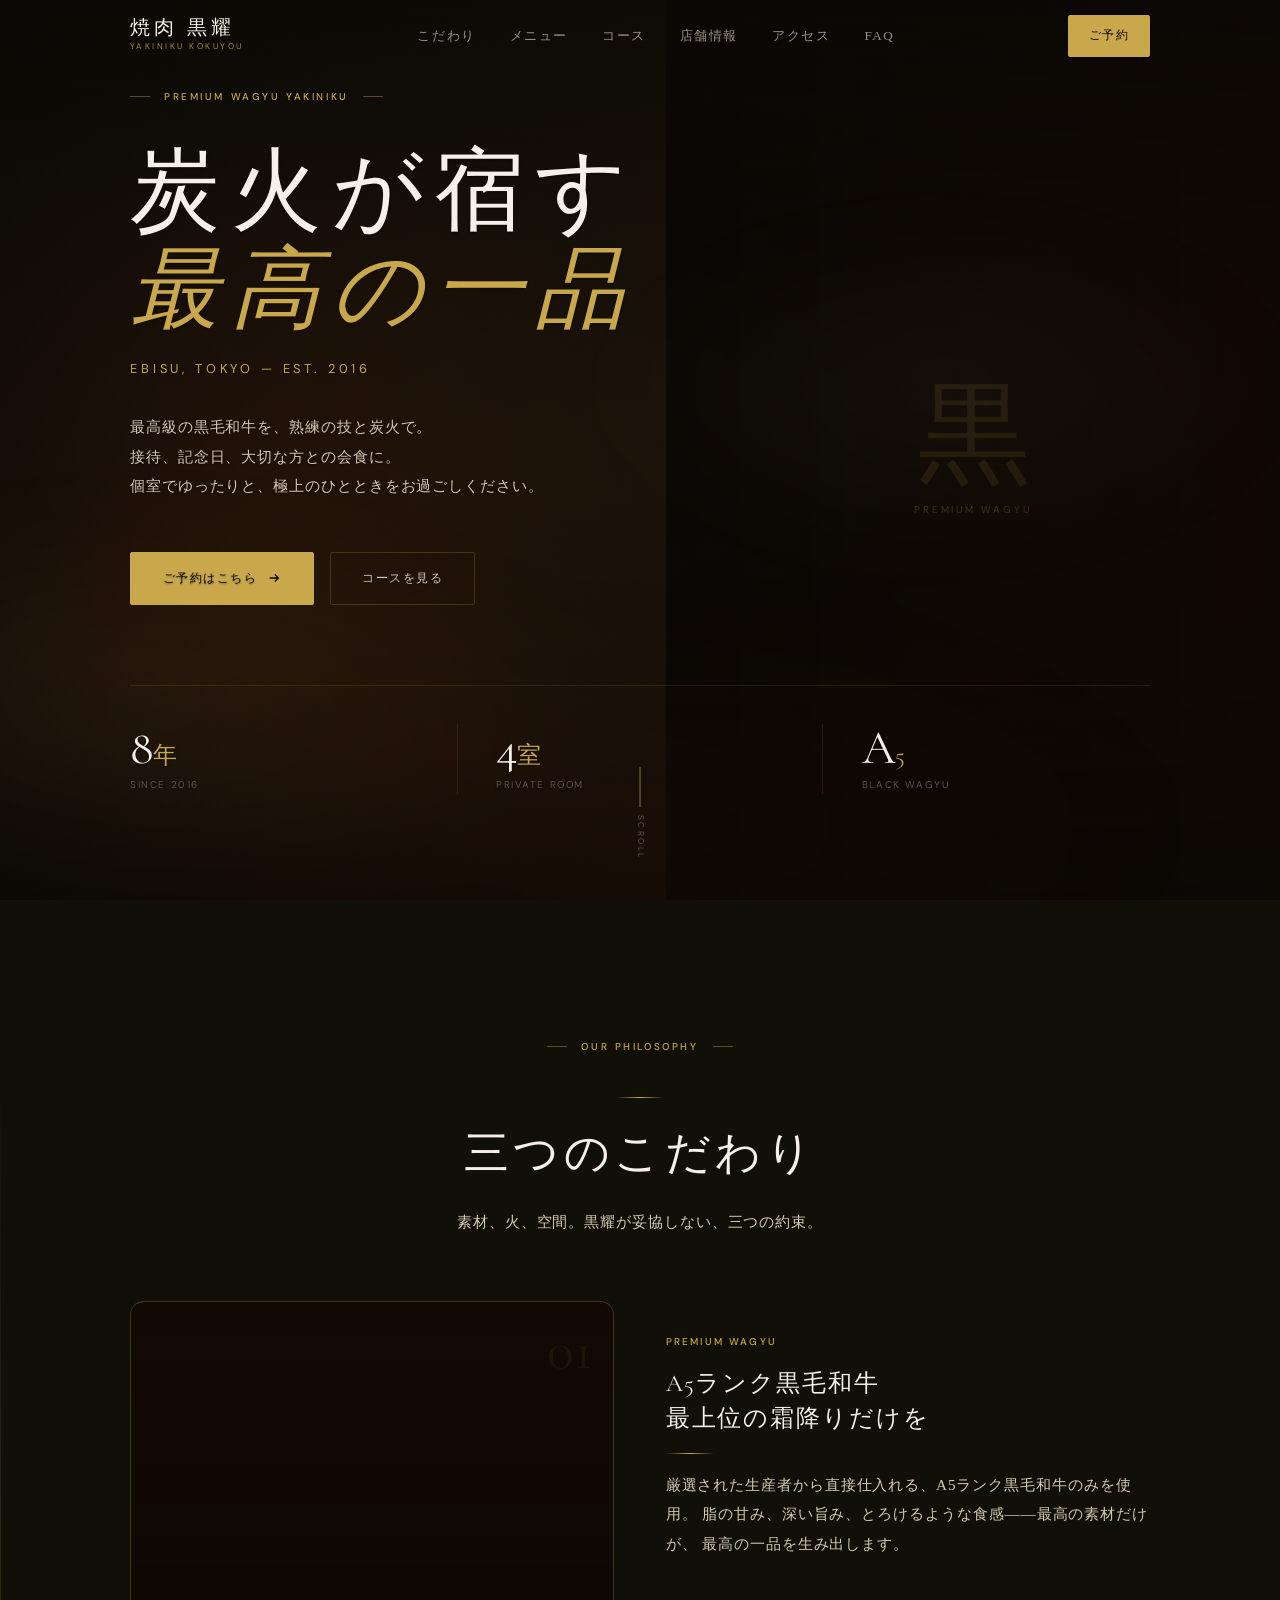
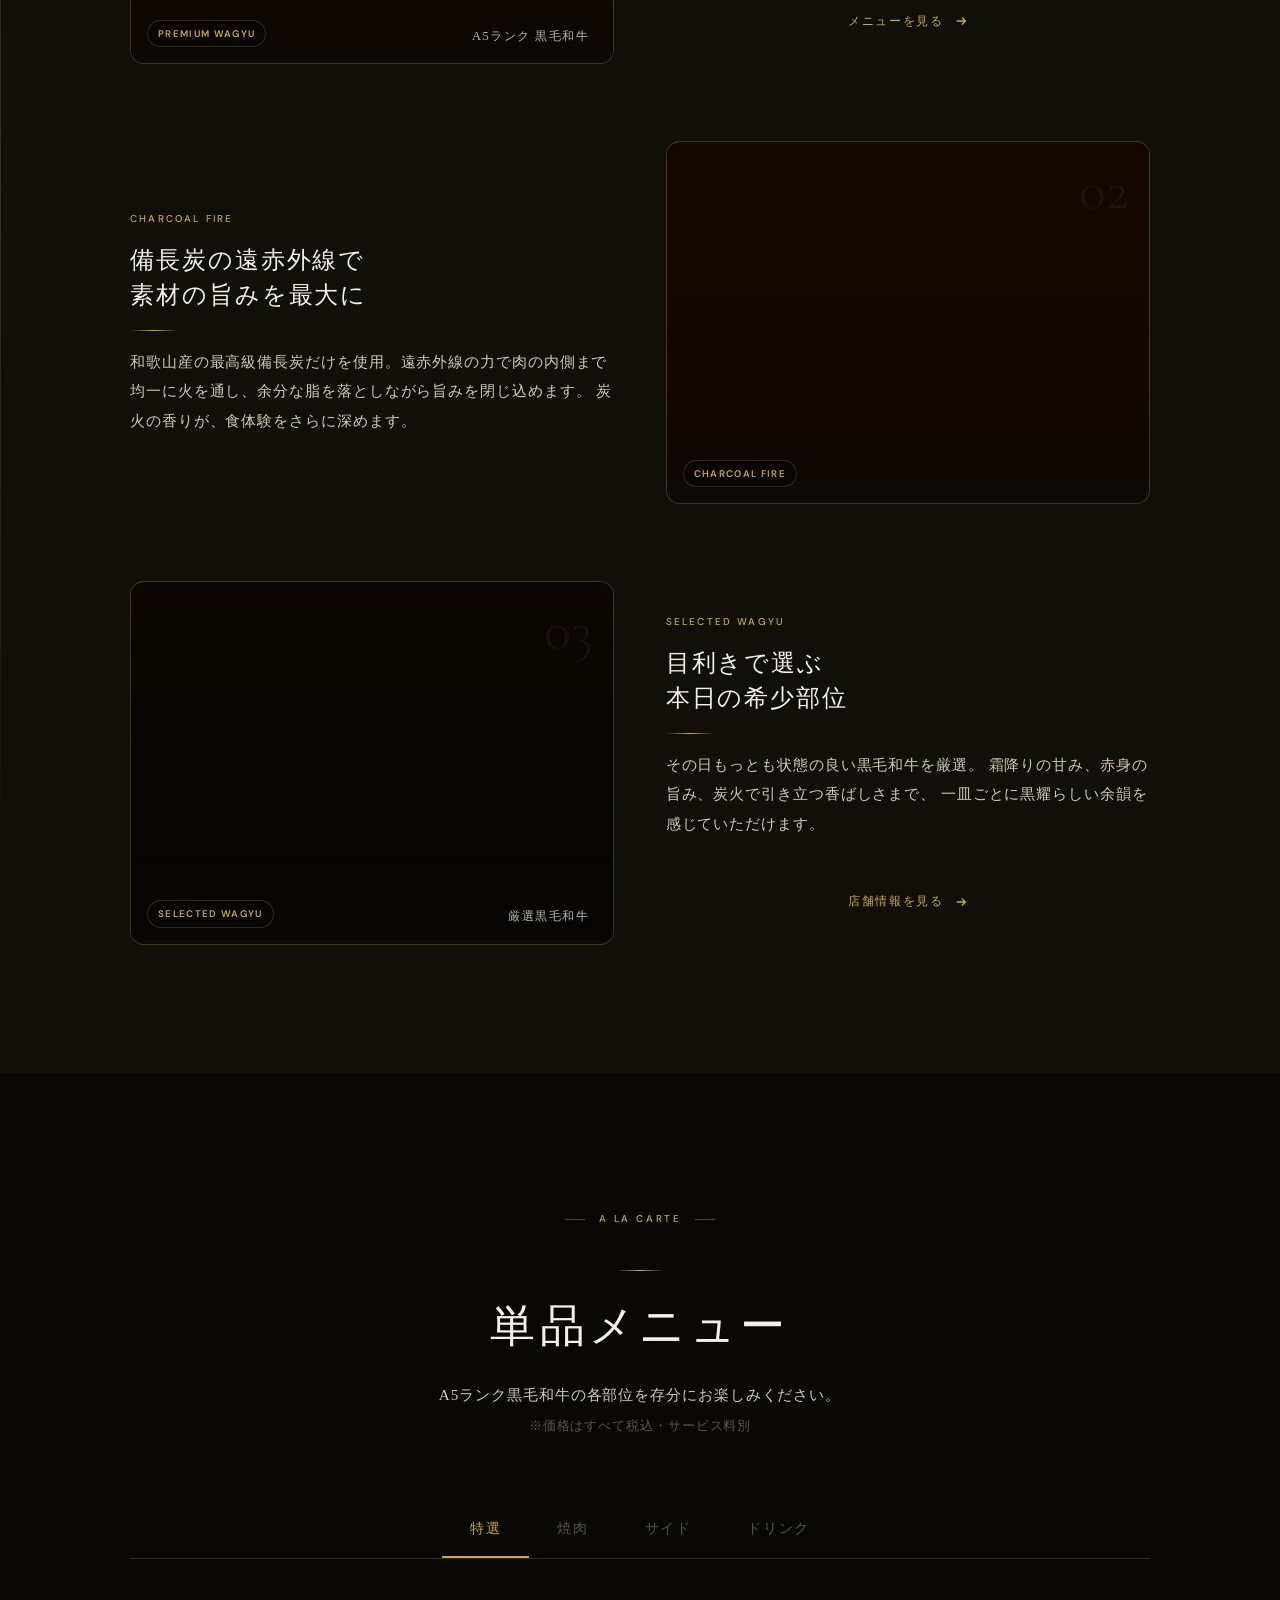
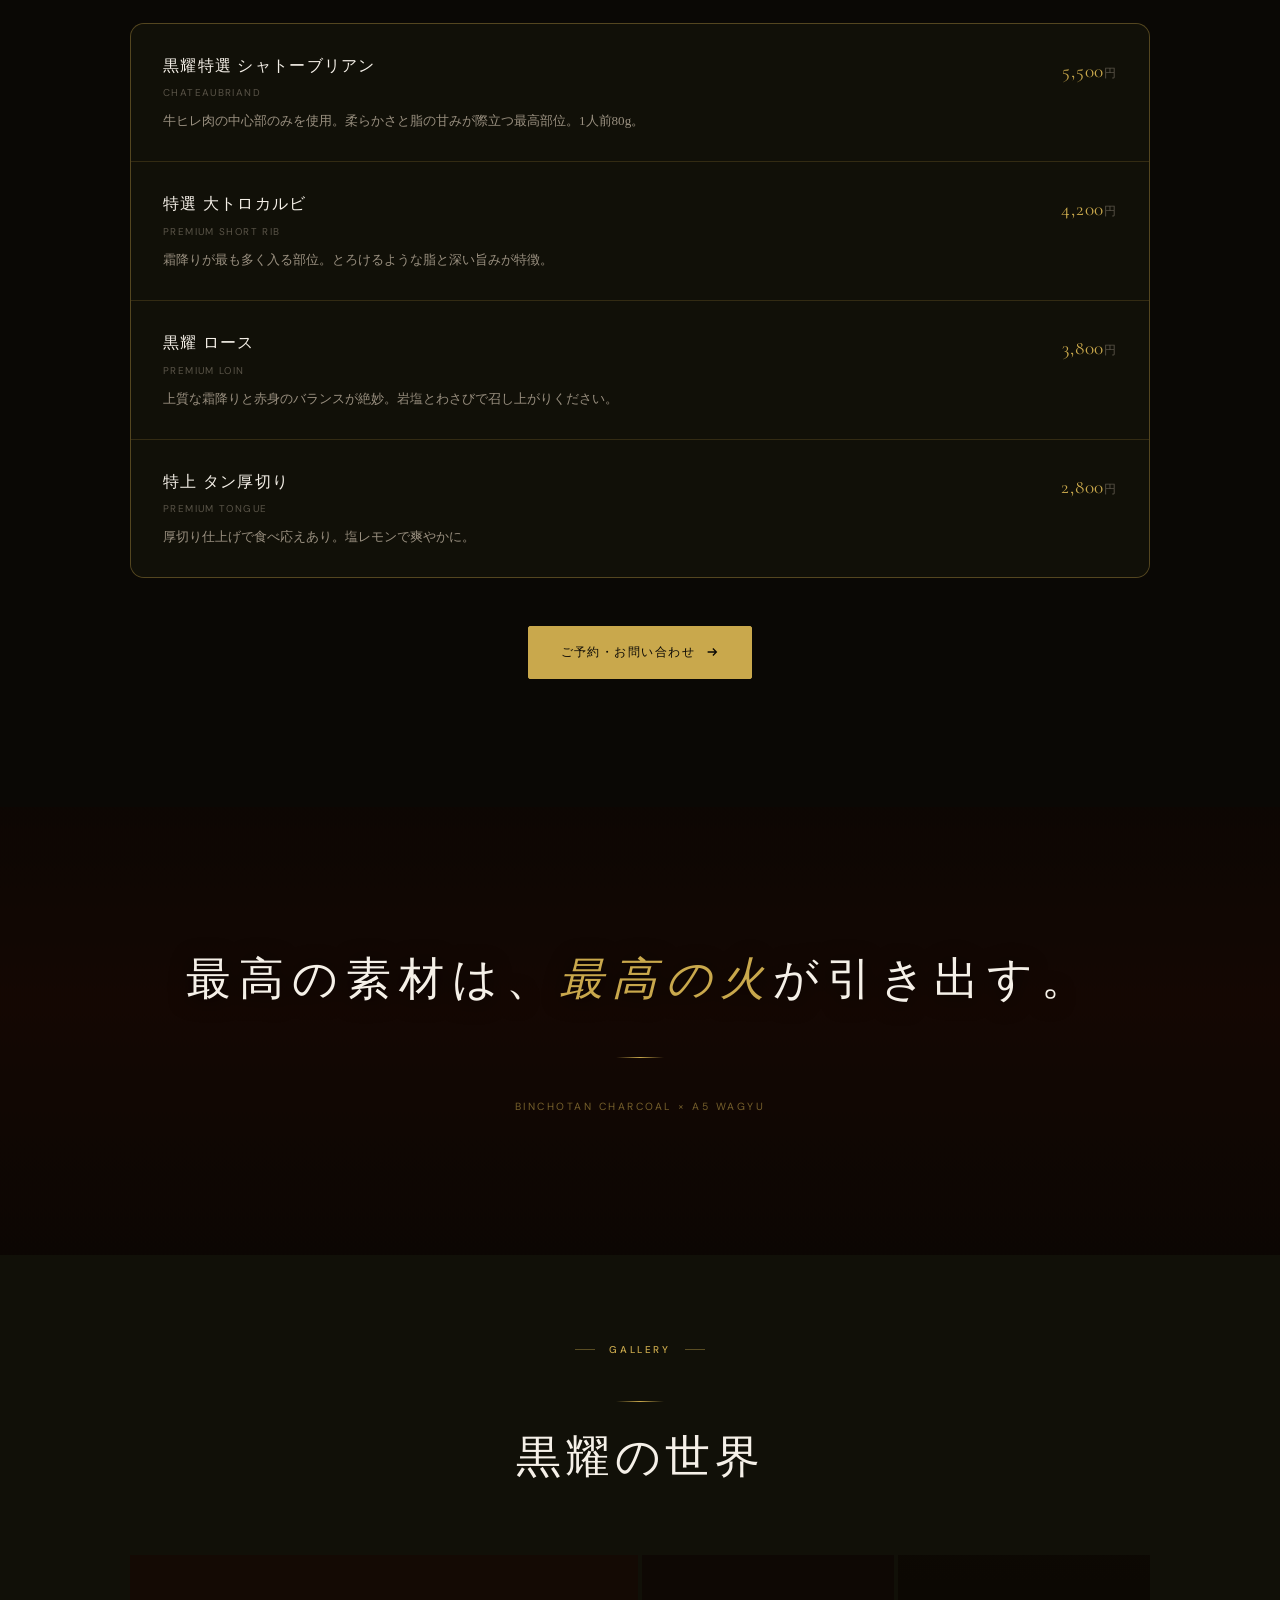
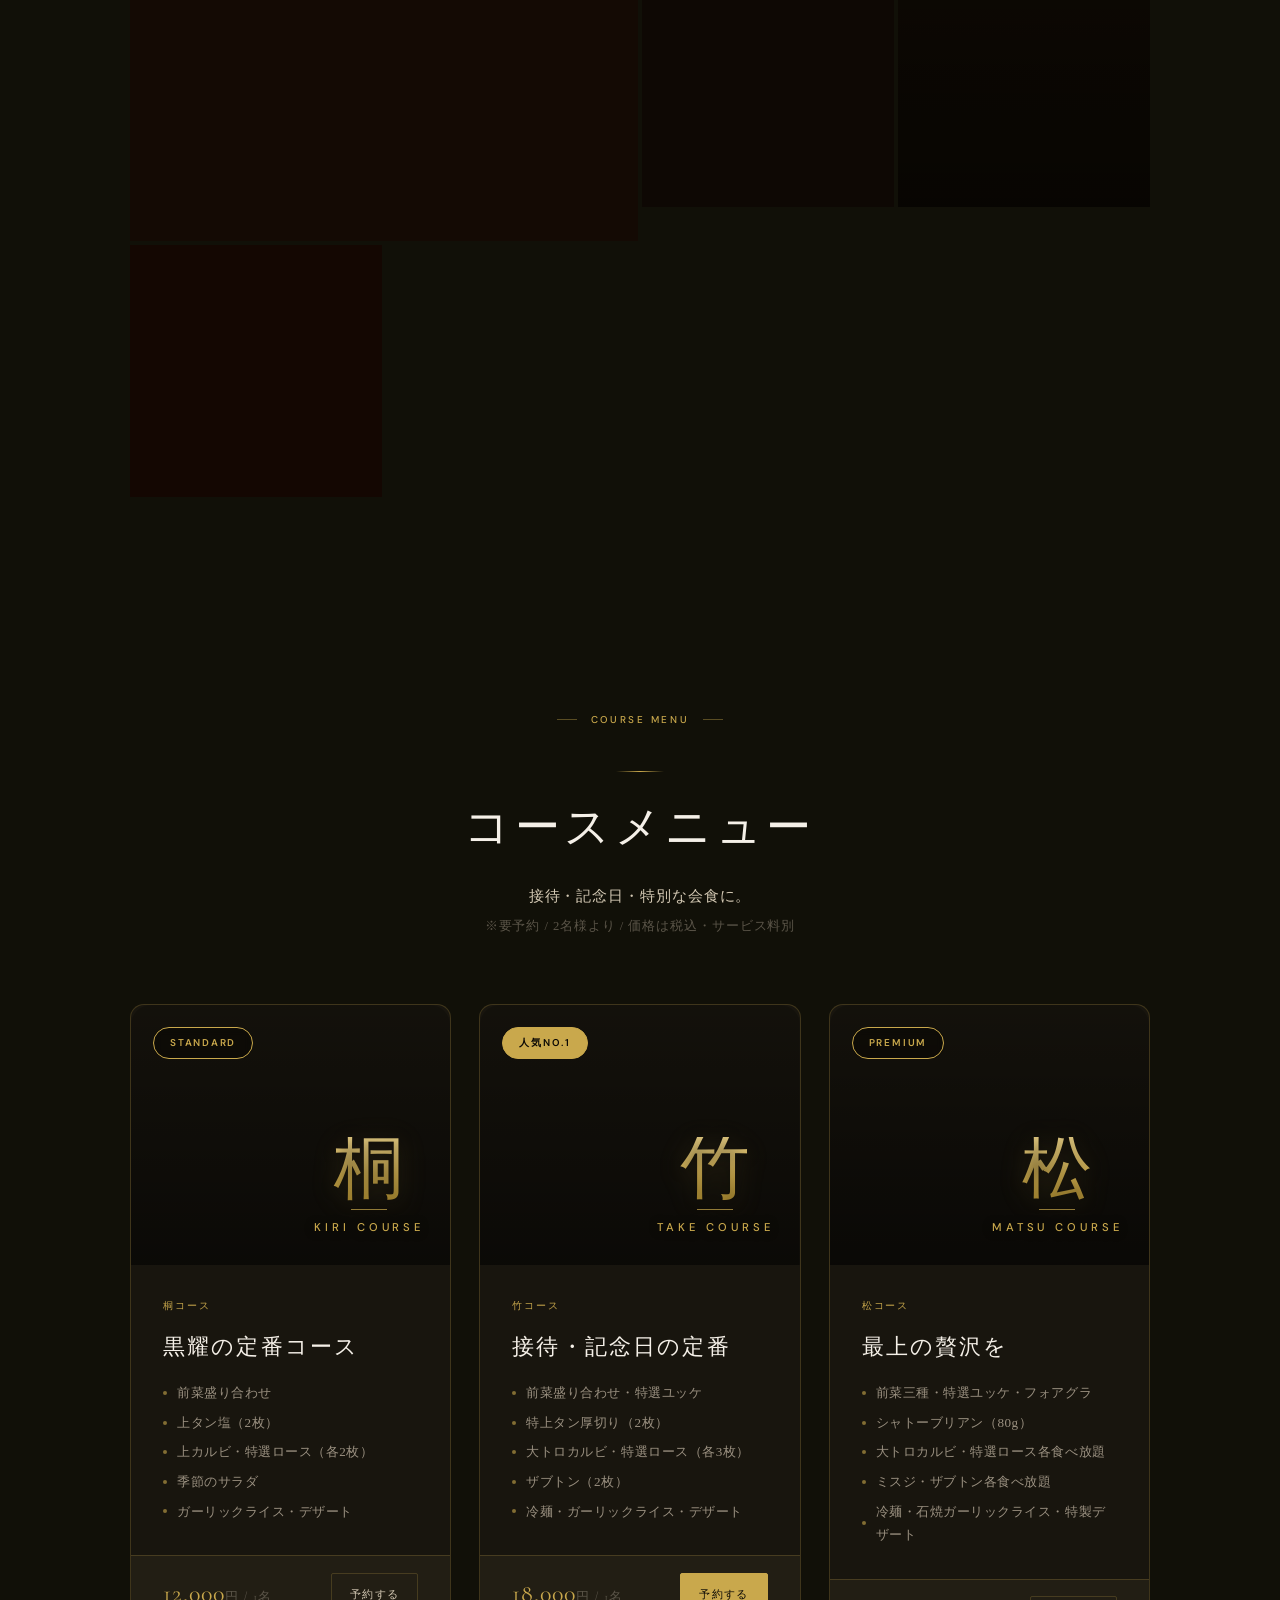
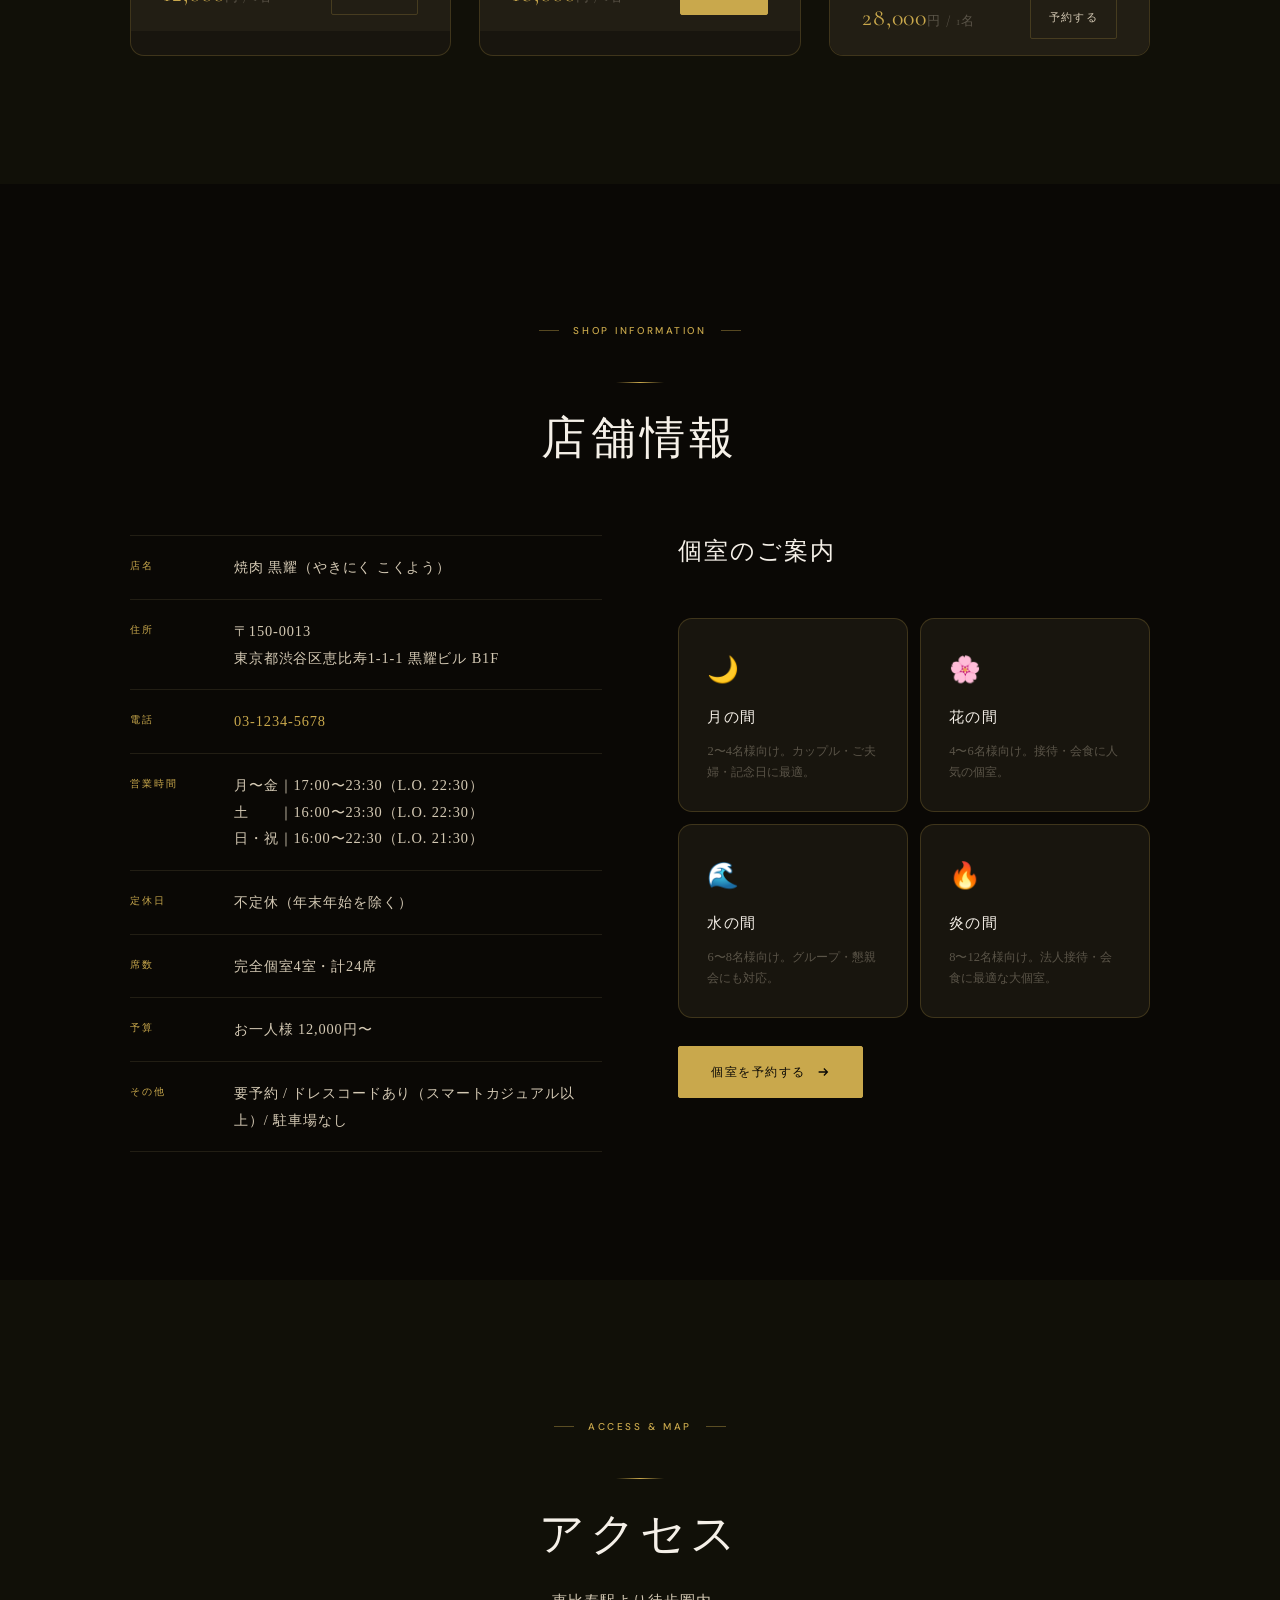
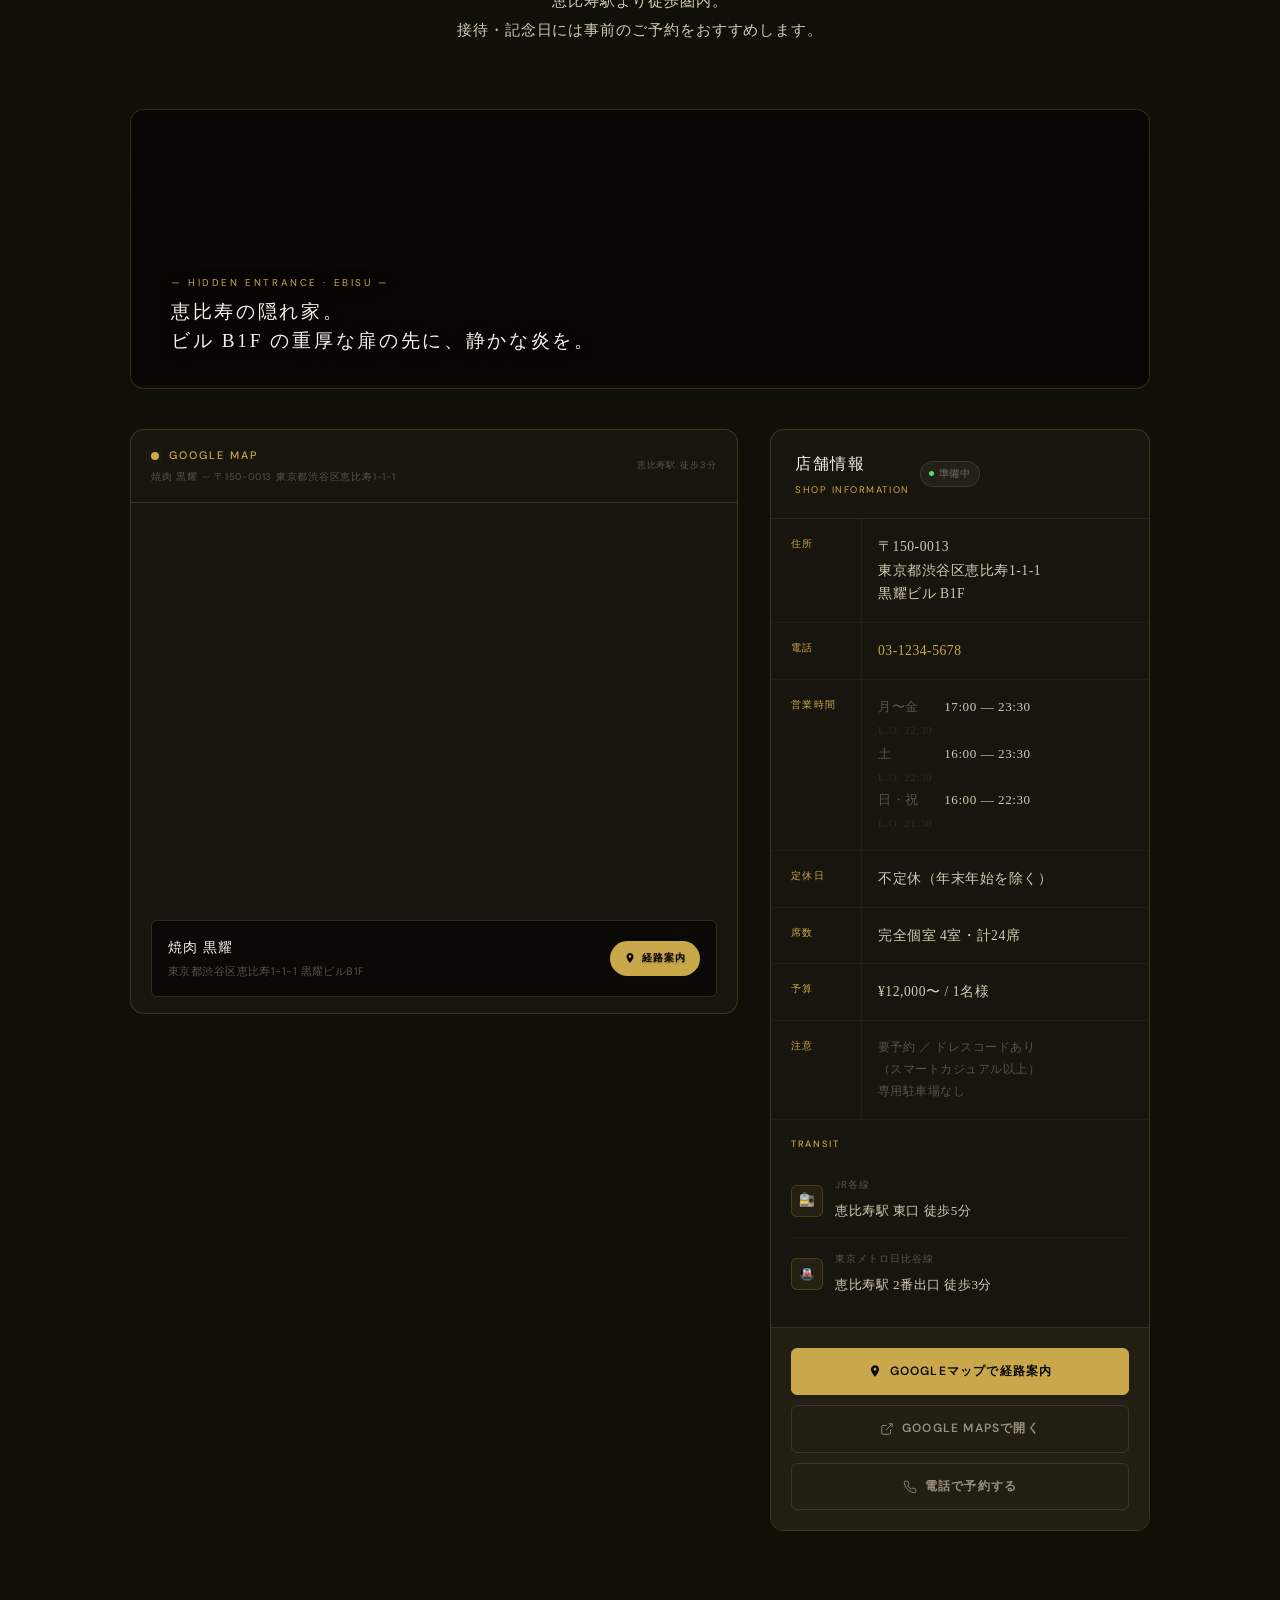
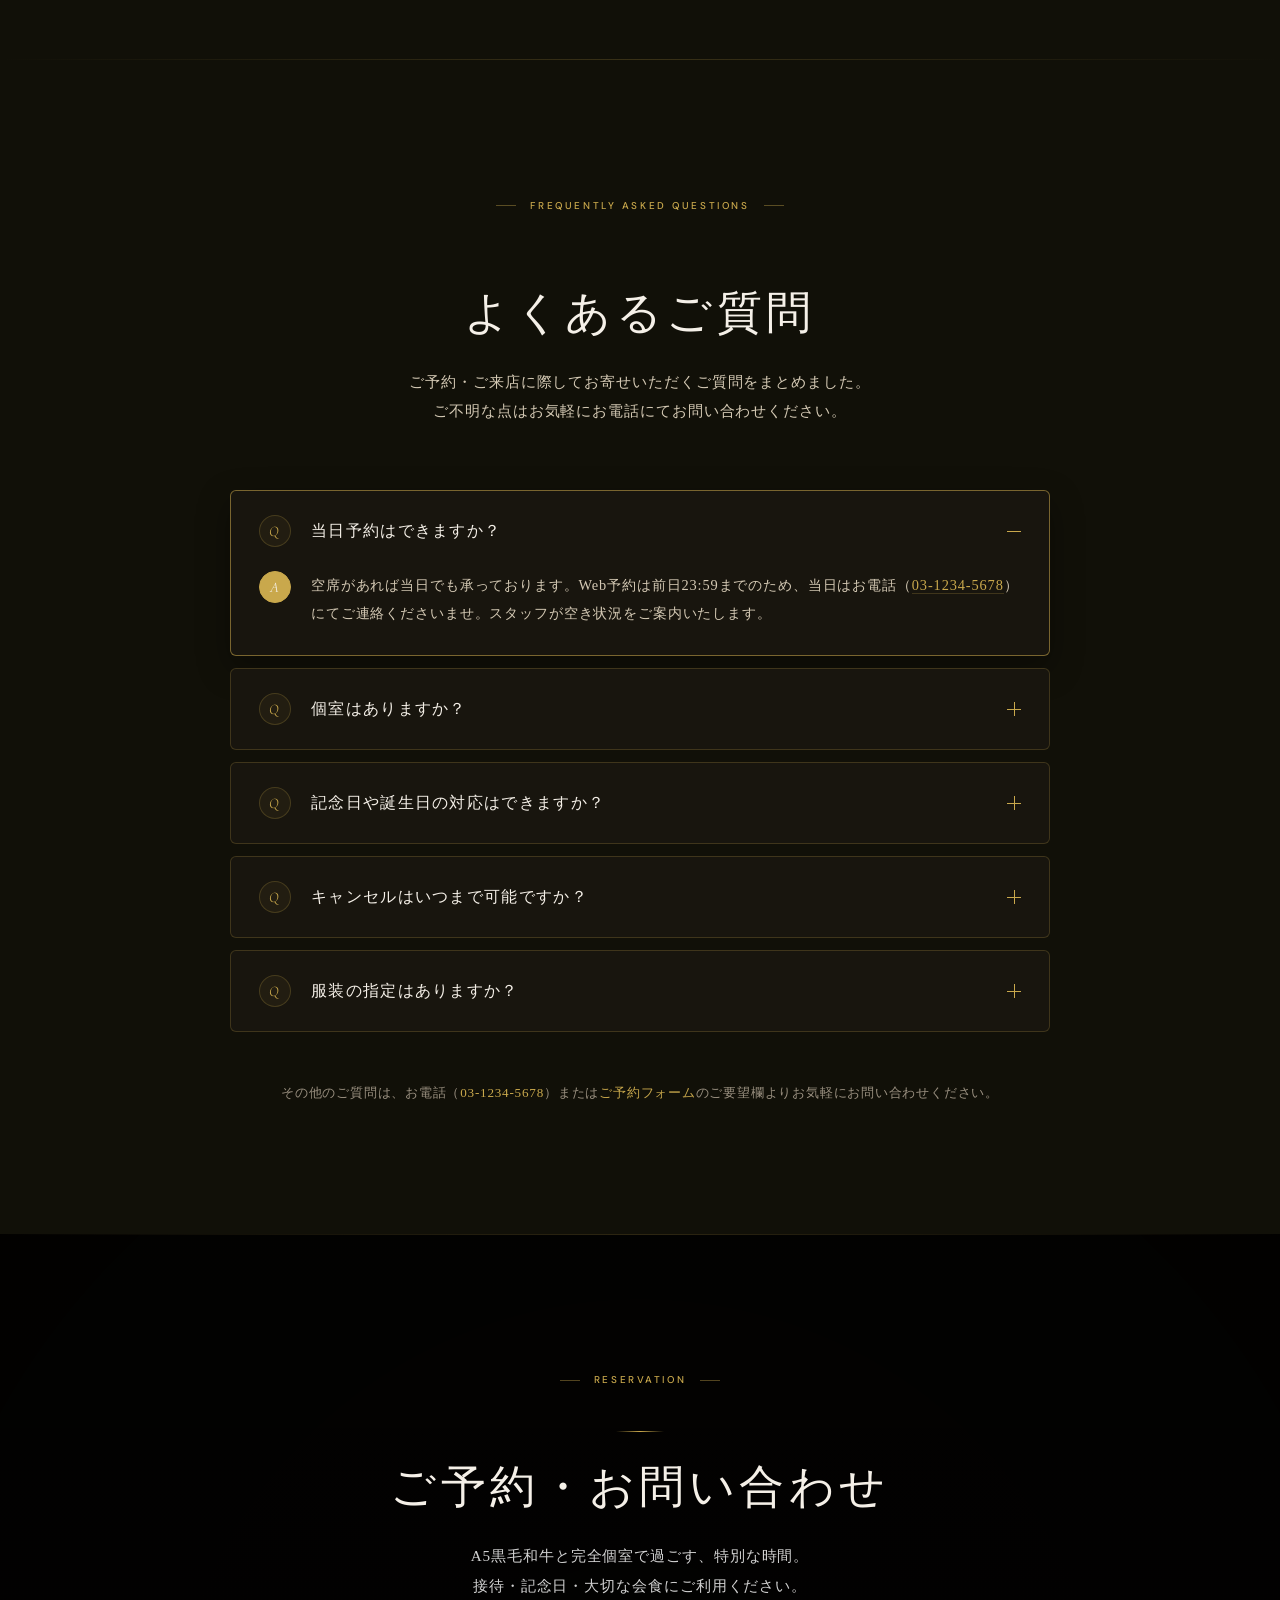
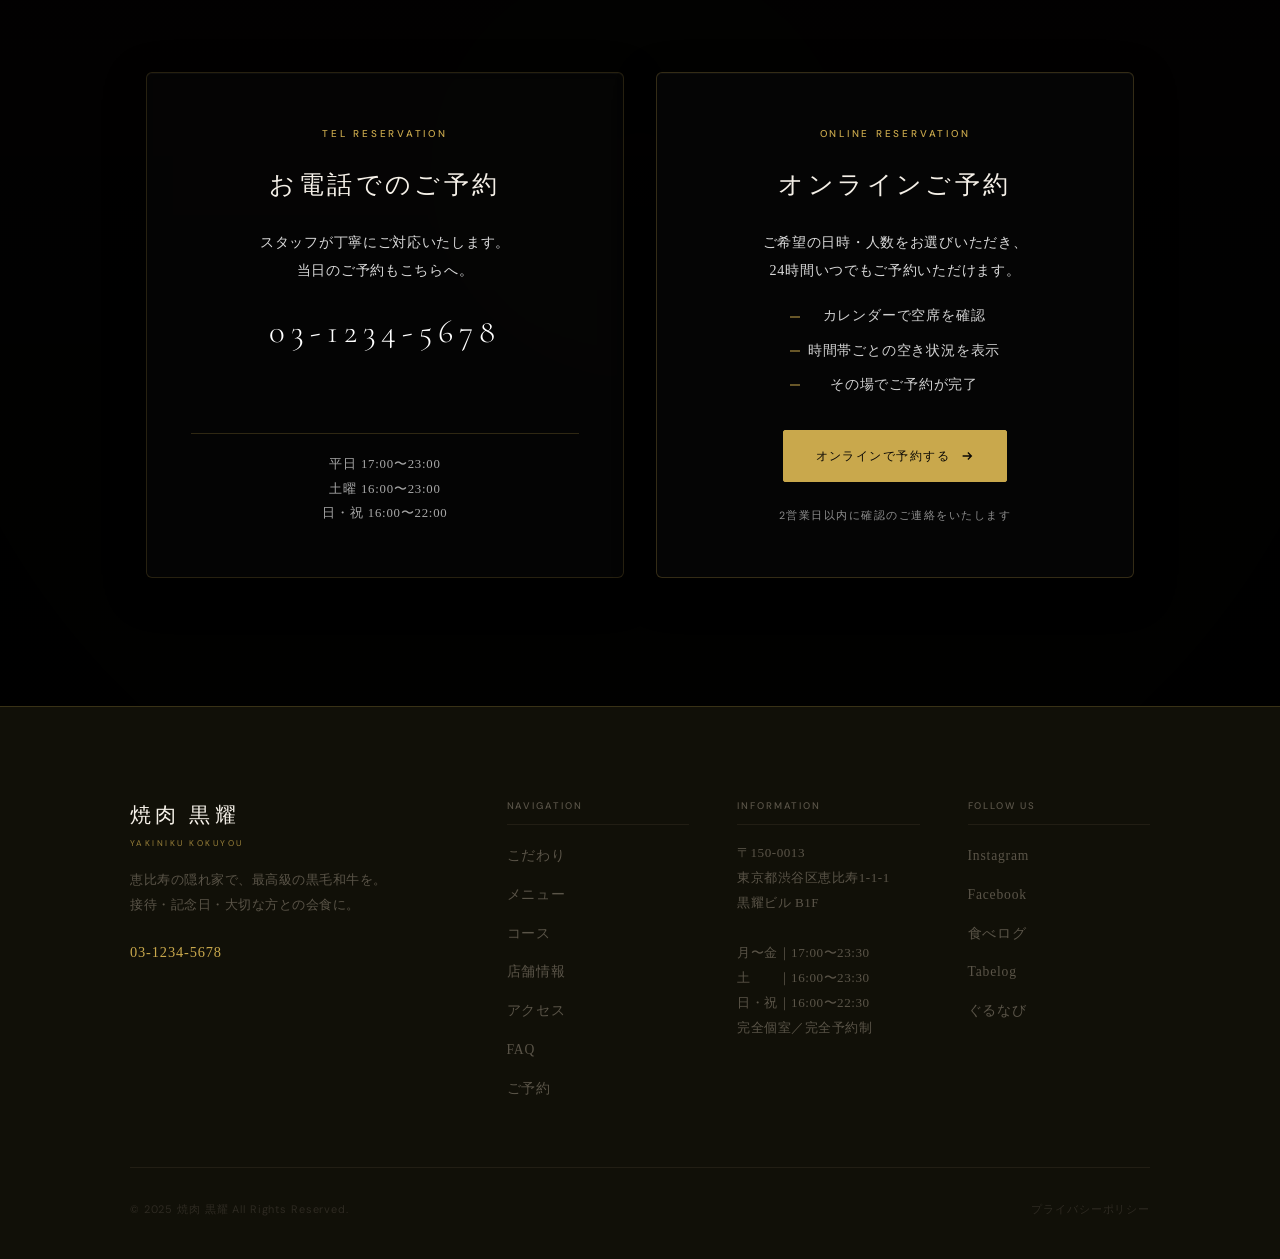
==== index.html @ 1ee887cc "Add files via upload" ====
<!DOCTYPE html>
<html lang="ja">
<head>
  <meta charset="UTF-8">
  <meta name="viewport" content="width=device-width, initial-scale=1.0">
 
  <!-- SEO -->
  <title>焼肉 黒耀 | 恵比寿の高級焼肉・接待・記念日</title>
  <meta name="description" content="炭火で焼き上げる最高級黒毛和牛を個室でお楽しみください。接待・記念日・デートに最適な恵比寿の隠れ家的高級焼肉店「焼肉 黒耀」。ご予約はお電話またはWebフォームにて。">
  <meta name="keywords" content="高級焼肉,恵比寿,個室,接待,記念日,デート,黒毛和牛,炭火焼肉,黒耀">
  <link rel="canonical" href="https://yakiniku-kokuyou.jp/">
 
  <!-- OGP / SNSシェア時の表示制御。og:image はSNSカード（FB/X/LINE等）で使用される -->
  <meta property="og:type"            content="restaurant">
  <meta property="og:site_name"       content="焼肉 黒耀">
  <meta property="og:locale"          content="ja_JP">
  <meta property="og:title"           content="焼肉 黒耀 | 恵比寿の高級焼肉">
  <meta property="og:description"     content="最高級黒毛和牛を個室で。接待・記念日・デートに選ばれる恵比寿の隠れ家。">
  <meta property="og:url"             content="https://yakiniku-kokuyou.jp/">
  <meta property="og:image"           content="https://yakiniku-kokuyou.jp/assets/images/ogp.jpg">
  <meta property="og:image:secure_url" content="https://yakiniku-kokuyou.jp/assets/images/ogp.jpg">
  <meta property="og:image:width"     content="1200">
  <meta property="og:image:height"    content="630">
  <meta property="og:image:alt"       content="焼肉 黒耀 ― 炭火と黒毛和牛">
  <meta name="twitter:card"           content="summary_large_image">
  <meta name="twitter:title"          content="焼肉 黒耀 | 恵比寿の高級焼肉">
  <meta name="twitter:description"    content="最高級黒毛和牛を個室で。接待・記念日・デートに選ばれる恵比寿の隠れ家。">
  <meta name="twitter:image"          content="https://yakiniku-kokuyou.jp/assets/images/ogp.jpg">
  <meta name="theme-color"            content="#0a0805">
 
  <!-- 構造化データ（Restaurant） -->
  <script type="application/ld+json">
  {
    "@context": "https://schema.org",
    "@type": "Restaurant",
    "name": "焼肉 黒耀",
    "description": "炭火で焼き上げる最高級黒毛和牛を個室でお楽しみいただける高級焼肉店。",
    "servesCuisine": "Japanese Yakiniku",
    "priceRange": "¥¥¥¥",
    "address": {
      "@type": "PostalAddress",
      "streetAddress": "恵比寿1-1-1 黒耀ビル B1F",
      "addressLocality": "渋谷区",
      "addressRegion": "東京都",
      "postalCode": "150-0013",
      "addressCountry": "JP"
    },
    "telephone": "03-1234-5678",
    "openingHours": ["Mo-Fr 17:00-23:30","Sa 16:00-23:30","Su 16:00-22:30"],
    "url": "https://yakiniku-kokuyou.jp/"
  }
  </script>
 
  <!-- 構造化データ（FAQPage）— リッチリザルト対応でSEO評価UP -->
  <script type="application/ld+json">
  {
    "@context": "https://schema.org",
    "@type": "FAQPage",
    "mainEntity": [
      {
        "@type": "Question",
        "name": "当日予約はできますか？",
        "acceptedAnswer": {
          "@type": "Answer",
          "text": "空席があれば当日でも承っております。Web予約は前日23:59までのため、当日はお電話（03-1234-5678）にてご連絡くださいませ。"
        }
      },
      {
        "@type": "Question",
        "name": "個室はありますか？",
        "acceptedAnswer": {
          "@type": "Answer",
          "text": "全席が完全個室（4室・計24席）です。2名様向けの和モダン個室から、最大10名様までご利用いただける広間まで揃えております。"
        }
      },
      {
        "@type": "Question",
        "name": "記念日や誕生日の対応はできますか？",
        "acceptedAnswer": {
          "@type": "Answer",
          "text": "メッセージプレート（無料）、生花、シャンパンのご手配、サプライズ演出までご相談を承ります。ご予約時の備考欄、もしくはお電話にてご希望をお知らせください。"
        }
      },
      {
        "@type": "Question",
        "name": "キャンセルはいつまで可能ですか？",
        "acceptedAnswer": {
          "@type": "Answer",
          "text": "前日18:00までは無料でキャンセル可能です。それ以降はキャンセル料が発生いたします（前日18:00以降・当日50%、無連絡100%）。"
        }
      },
      {
        "@type": "Question",
        "name": "服装の指定はありますか？",
        "acceptedAnswer": {
          "@type": "Answer",
          "text": "ドレスコードは特に設けておりませんが、スマートカジュアル以上を推奨しております。短パン・サンダル等でのご来店はご遠慮いただいております。"
        }
      }
    ]
  }
  </script>
 
  <!-- Google Fonts -->
  <link rel="preconnect" href="https://fonts.googleapis.com">
  <link rel="preconnect" href="https://fonts.gstatic.com" crossorigin>
  <link href="https://fonts.googleapis.com/css2?family=Cormorant+Garamond:ital,wght@0,300;0,400;0,500;1,300;1,400&family=DM+Sans:opsz,wght@9..40,300;9..40,400;9..40,500&display=swap" rel="stylesheet">
 
  <link rel="stylesheet" href="css/style.css">



<style>
.cp-room{
  background-image:
    linear-gradient(rgba(0,0,0,.35), rgba(0,0,0,.72)),
    url("https://images.unsplash.com/photo-1600891964092-4316c288032e?q=80&w=1600&auto=format&fit=crop");

  background-size: cover;
  background-position: center;
}
</style>




<style>
.gp-3{
  background-image:
    linear-gradient(rgba(0,0,0,.25), rgba(0,0,0,.58)),
    url("https://images.unsplash.com/photo-1551028150-64b9f398f678?q=80&w=1600&auto=format&fit=crop");

  background-size: cover;
  background-position: center;
}
</style>

</head>
<body>
 
<!-- ========================================================
  HEADER
======================================================== -->
<header class="site-header" id="site-header" role="banner">
  <div class="container header__inner">
 
    <a href="#" class="header__logo" aria-label="焼肉 黒耀 トップへ">
      <span class="header__logo-ja">焼肉 黒耀</span>
      <span class="header__logo-en">Yakiniku Kokuyou</span>
    </a>
 
    <nav class="header__nav" aria-label="グローバルナビゲーション">
      <a href="#concept" class="header__nav-link">こだわり</a>
      <a href="#menu"    class="header__nav-link">メニュー</a>
      <a href="#course"  class="header__nav-link">コース</a>
      <a href="#info"    class="header__nav-link">店舗情報</a>
      <a href="#access"  class="header__nav-link">アクセス</a>
      <a href="#faq"     class="header__nav-link">FAQ</a>
    </nav>
 
    <div style="display:flex;align-items:center;gap:12px">
      <a href="reserve.html" class="header__cta btn btn--gold" style="font-size:.72rem;padding:10px 20px">
        ご予約
      </a>
      <button
        id="hamburger"
        class="header__hbg"
        type="button"
        aria-label="メニューを開く"
        aria-expanded="false"
        aria-controls="drawer"
      >
        <span class="hbg-l" aria-hidden="true"></span>
        <span class="hbg-l" aria-hidden="true"></span>
        <span class="hbg-l" aria-hidden="true"></span>
      </button>
    </div>
 
  </div>
</header>
 
<!-- ドロワー -->
<nav id="drawer" class="drawer" aria-label="モバイルナビゲーション">
  <a href="#concept" class="drawer__link">こだわり</a>
  <a href="#menu"    class="drawer__link">メニュー</a>
  <a href="#course"  class="drawer__link">コース</a>
  <a href="#info"    class="drawer__link">店舗情報</a>
  <a href="#access"  class="drawer__link">アクセス</a>
  <a href="#faq"     class="drawer__link">FAQ</a>
  <a href="reserve.html" class="drawer__link">ご予約</a>
  <div class="drawer__cta">
    <a href="reserve.html" class="btn btn--gold">ご予約・お問い合わせ</a>
  </div>
</nav>
 
<main id="main" tabindex="-1">
 
<!-- ========================================================
  HERO
======================================================== -->
<section class="hero" aria-label="メインビジュアル">
 
  <!-- シネマ感アトモスフィア層：vignette ＋ スモークドリフト ＋ ember 脈動 -->
  <div class="hero__atmosphere" aria-hidden="true"></div>
 
  <!-- 右写真エリア（デスクトップのみ） -->
  <div class="hero__img-wrap" aria-hidden="true">
    <div class="hero__img-bg"></div>
    <div class="hero__img-art">
      <!-- 肉・炭火をイメージしたSVGイラスト（写真プレースホルダー） -->
      <!-- 写真実装時：img要素に差し替えてください
           <img src="assets/images/hero/wagyu-grill.jpg"
                alt="炭火で焼き上げるA5黒毛和牛"
                width="640" height="640"
                style="width:100%;height:100%;object-fit:cover;opacity:.9"> -->
      <div style="width:100%;height:100%;display:flex;align-items:center;justify-content:center;position:relative;z-index:1">
        <div style="text-align:center;padding:20px">
          <p style="font-family:var(--f-min);font-size:clamp(4rem,9vw,7rem);font-weight:300;color:rgba(201,168,76,.12);letter-spacing:-.02em;line-height:1">黒</p>
          <p style="font-family:var(--f-ui);font-size:.62rem;letter-spacing:.28em;text-transform:uppercase;color:rgba(201,168,76,.28);margin-top:8px">PREMIUM WAGYU</p>
        </div>
      </div>
    </div>
  </div>
 
  <div class="container hero__inner">
    <div class="hero__label label" data-reveal="fade">
      Premium Wagyu Yakiniku
    </div>
 
    <h1 class="t-display hero__title">
      <span style="display:block">炭火が宿す</span>
      <span style="display:block;color:var(--gold);font-style:italic">最高の一品</span>
    </h1>
 
    <p class="hero__subtitle">Ebisu, Tokyo — Est. 2016</p>
 
    <p class="t-body hero__copy">
      最高級の黒毛和牛を、熟練の技と炭火で。<br>
      接待、記念日、大切な方との会食に。<br>
      個室でゆったりと、極上のひとときをお過ごしください。
    </p>
 
    <div class="hero__actions">
      <a href="reserve.html" class="btn btn--gold">
        ご予約はこちら
        <svg class="btn__arr" viewBox="0 0 16 16" fill="none" stroke="currentColor" stroke-width="1.5" aria-hidden="true">
          <path d="M3 8h10M9 4l4 4-4 4"/>
        </svg>
      </a>
      <a href="#course" class="btn btn--outline">コースを見る</a>
    </div>
 
    <!-- 実績バッジ -->
    <div style="display:flex;gap:0;margin-top:clamp(48px,7vw,80px);padding-top:clamp(28px,3vw,40px);border-top:1px solid rgba(201,168,76,.12)"
         data-reveal="fade" data-delay="2">
      <div style="flex:1;display:flex;flex-direction:column;gap:4px;padding-right:clamp(16px,3vw,40px);border-right:1px solid rgba(201,168,76,.12)">
        <span style="font-family:var(--f-min);font-size:clamp(1.8rem,4vw,3rem);font-weight:400;line-height:1;color:var(--white);letter-spacing:-.01em">8<span style="font-size:.5em;color:var(--gold)">年</span></span>
        <span style="font-family:var(--f-ui);font-size:.62rem;letter-spacing:.16em;text-transform:uppercase;color:var(--white-4)">Since 2016</span>
      </div>
      <div style="flex:1;display:flex;flex-direction:column;gap:4px;padding-inline:clamp(16px,3vw,40px);border-right:1px solid rgba(201,168,76,.12)">
        <span style="font-family:var(--f-min);font-size:clamp(1.8rem,4vw,3rem);font-weight:400;line-height:1;color:var(--white);letter-spacing:-.01em">4<span style="font-size:.5em;color:var(--gold)">室</span></span>
        <span style="font-family:var(--f-ui);font-size:.62rem;letter-spacing:.16em;text-transform:uppercase;color:var(--white-4)">Private Room</span>
      </div>
      <div style="flex:1;display:flex;flex-direction:column;gap:4px;padding-left:clamp(16px,3vw,40px)">
        <span style="font-family:var(--f-min);font-size:clamp(1.8rem,4vw,3rem);font-weight:400;line-height:1;color:var(--white);letter-spacing:-.01em">A<span style="font-size:.5em;color:var(--gold)">5</span></span>
        <span style="font-family:var(--f-ui);font-size:.62rem;letter-spacing:.16em;text-transform:uppercase;color:var(--white-4)">Black Wagyu</span>
      </div>
    </div>
  </div>
 
  <div class="hero__scroll" aria-hidden="true">
    <span class="hero__scroll-bar"></span>
    <span class="hero__scroll-txt">Scroll</span>
  </div>
</section>
 
<!-- ========================================================
  CONCEPT（こだわり）
======================================================== -->
<section class="section concept" id="concept" aria-labelledby="concept-heading">
  <div class="container">
    <div class="sec-head">
      <p class="label" data-reveal>Our Philosophy</p>
      <div class="gold-rule" data-reveal data-delay="1"></div>
      <h2 class="t-h2" data-reveal data-delay="2" id="concept-heading">三つのこだわり</h2>
      <p class="t-body" data-reveal data-delay="3" style="max-width:480px;margin:20px auto 0">
        素材、火、空間。黒耀が妥協しない、三つの約束。
      </p>
    </div>
 
    <div class="concept-grid">
 
      <!-- こだわり01 -->
      <div class="concept-item">
        <div class="concept-item__vis" data-reveal="left">
          <div class="concept-item__photo cp-wagyu parallax-photo"></div>
          <div class="concept-item__overlay"></div>
          <div class="concept-item__num" style="--sp:20px">01</div>
          <div class="concept-item__tag">Premium Wagyu</div>
          <!-- 牛イラスト -->
          <div class="concept-item__vis-text">
            <p style="font-family:var(--f-jp);font-size:.78rem;letter-spacing:.12em;color:rgba(250,240,232,.75);text-shadow:0 1px 8px rgba(0,0,0,.8)">A5ランク 黒毛和牛</p>
          </div>
        </div>
        <div class="concept-item__text" data-reveal="right">
          <span class="concept-item__en">Premium Wagyu</span>
          <h3 class="t-h3">A5ランク黒毛和牛<br>最上位の霜降りだけを</h3>
          <div class="gold-rule" style="margin:0"></div>
          <p class="t-body">
            厳選された生産者から直接仕入れる、A5ランク黒毛和牛のみを使用。
            脂の甘み、深い旨み、とろけるような食感——最高の素材だけが、
            最高の一品を生み出します。
          </p>
          <a href="#menu" class="btn btn--text">
            メニューを見る
            <svg class="btn__arr" viewBox="0 0 16 16" fill="none" stroke="currentColor" stroke-width="1.5" aria-hidden="true">
              <path d="M3 8h10M9 4l4 4-4 4"/>
            </svg>
          </a>
        </div>
      </div>
 
      <!-- こだわり02 -->
      <div class="concept-item">
        <div class="concept-item__vis" data-reveal="right">
          <div class="concept-item__photo cp-charcoal parallax-photo"></div>
          <div class="concept-item__overlay"></div>
          <div class="concept-item__num">02</div>
          <div class="concept-item__tag">Charcoal Fire</div>
          <!-- 炭火イラスト -->
          <svg viewBox="0 0 260 200" width="220" height="170" fill="none" xmlns="http://www.w3.org/2000/svg">
            <rect x="40" y="140" width="180" height="30" rx="4" fill="rgba(30,10,2,.9)" stroke="rgba(201,168,76,.2)" stroke-width="1"/>
            <rect x="55" y="145" width="30" height="16" rx="3" fill="rgba(200,60,10,.35)"/>
            <rect x="98" y="143" width="25" height="16" rx="3" fill="rgba(180,50,8,.3)"/>
            <rect x="138" y="145" width="28" height="16" rx="3" fill="rgba(200,60,10,.32)"/>
            <rect x="178" y="143" width="24" height="16" rx="3" fill="rgba(160,45,7,.28)"/>
            <path d="M 90 130 Q 92 100 100 85 Q 106 105 112 90 Q 116 112 120 98 Q 124 118 126 105 Q 130 125 128 140 Q 115 148 105 145 Q 92 142 85 135 Z" fill="rgba(220,80,15,.3)"/>
            <path d="M 105 125 Q 108 105 114 95 Q 118 110 120 100 Q 124 115 122 128 Q 116 138 110 136 Z" fill="rgba(240,140,30,.2)"/>
            <path d="M 150 128 Q 153 105 160 92 Q 165 108 168 97 Q 171 113 170 126 Q 165 136 158 134 Z" fill="rgba(220,80,15,.28)"/>
            <circle cx="80" cy="125" r="2.5" fill="rgba(240,160,40,.45)"/>
            <circle cx="145" cy="120" r="2" fill="rgba(240,160,40,.4)"/>
            <circle cx="185" cy="127" r="1.5" fill="rgba(240,160,40,.35)"/>
            <text x="130" y="185" text-anchor="middle" font-family="serif" font-size="11" fill="rgba(201,168,76,.4)" letter-spacing="3">BINCHOTAN</text>
          </svg>
        </div>
        <div class="concept-item__text" data-reveal="left">
          <span class="concept-item__en">Charcoal Fire</span>
          <h3 class="t-h3">備長炭の遠赤外線で<br>素材の旨みを最大に</h3>
          <div class="gold-rule" style="margin:0"></div>
          <p class="t-body">
            和歌山産の最高級備長炭だけを使用。遠赤外線の力で肉の内側まで
            均一に火を通し、余分な脂を落としながら旨みを閉じ込めます。
            炭火の香りが、食体験をさらに深めます。
          </p>
        </div>
      </div>
 
      <!-- こだわり03 -->
      <div class="concept-item">
        <div class="concept-item__vis" data-reveal="left">
          <div class="concept-item__photo cp-room parallax-photo"></div>
          <div class="concept-item__overlay"></div>
          <div class="concept-item__num">03</div>
          <div class="concept-item__tag">Selected Wagyu</div>
          <!-- 厳選和牛イメージ -->
          <div class="concept-item__vis-text">
            <p style="font-family:var(--f-jp);font-size:.78rem;letter-spacing:.12em;color:rgba(250,240,232,.75);text-shadow:0 1px 8px rgba(0,0,0,.8)">厳選黒毛和牛</p>
          </div>
        </div>
        <div class="concept-item__text" data-reveal="right">
          <span class="concept-item__en">Selected Wagyu</span>
          <h3 class="t-h3">目利きで選ぶ<br>本日の希少部位</h3>
          <div class="gold-rule" style="margin:0"></div>
          <p class="t-body">
            その日もっとも状態の良い黒毛和牛を厳選。
            霜降りの甘み、赤身の旨み、炭火で引き立つ香ばしさまで、
            一皿ごとに黒耀らしい余韻を感じていただけます。
          </p>
          <a href="#info" class="btn btn--text">
            店舗情報を見る
            <svg class="btn__arr" viewBox="0 0 16 16" fill="none" stroke="currentColor" stroke-width="1.5" aria-hidden="true">
              <path d="M3 8h10M9 4l4 4-4 4"/>
            </svg>
          </a>
        </div>
      </div>
 
    </div>
  </div>
</section>
 
<!-- ========================================================
  MENU（単品メニュー）
======================================================== -->
<section class="section menu-sec" id="menu" aria-labelledby="menu-heading">
  <div class="container">
    <div class="sec-head">
      <p class="label" data-reveal>A La Carte</p>
      <div class="gold-rule" data-reveal data-delay="1"></div>
      <h2 class="t-h2" data-reveal data-delay="2" id="menu-heading">単品メニュー</h2>
      <p class="t-body" data-reveal data-delay="3" style="max-width:440px;margin:20px auto 0">
        A5ランク黒毛和牛の各部位を存分にお楽しみください。<br>
        <small style="color:var(--white-4)">※価格はすべて税込・サービス料別</small>
      </p>
    </div>
 
    <!-- タブ -->
    <div class="menu-tabs" role="tablist" aria-label="メニューカテゴリ">
      <button class="menu-tab is-active" role="tab" aria-selected="true"  data-panel="panel-premium">特選</button>
      <button class="menu-tab"           role="tab" aria-selected="false" data-panel="panel-niku">焼肉</button>
      <button class="menu-tab"           role="tab" aria-selected="false" data-panel="panel-side">サイド</button>
      <button class="menu-tab"           role="tab" aria-selected="false" data-panel="panel-drink">ドリンク</button>
    </div>
 
    <!-- 特選 -->
    <div id="panel-premium" class="menu-panel is-active" role="tabpanel">
      <div class="menu-grid" data-reveal>
        <div class="menu-item">
          <div class="menu-item__body">
            <h3 class="menu-item__name">黒耀特選 シャトーブリアン</h3>
            <span class="menu-item__name-en">Chateaubriand</span>
            <p class="menu-item__desc">牛ヒレ肉の中心部のみを使用。柔らかさと脂の甘みが際立つ最高部位。1人前80g。</p>
          </div>
          <div class="menu-item__price">5,500<span>円</span></div>
        </div>
        <div class="menu-item">
          <div class="menu-item__body">
            <h3 class="menu-item__name">特選 大トロカルビ</h3>
            <span class="menu-item__name-en">Premium Short Rib</span>
            <p class="menu-item__desc">霜降りが最も多く入る部位。とろけるような脂と深い旨みが特徴。</p>
          </div>
          <div class="menu-item__price">4,200<span>円</span></div>
        </div>
        <div class="menu-item">
          <div class="menu-item__body">
            <h3 class="menu-item__name">黒耀 ロース</h3>
            <span class="menu-item__name-en">Premium Loin</span>
            <p class="menu-item__desc">上質な霜降りと赤身のバランスが絶妙。岩塩とわさびで召し上がりください。</p>
          </div>
          <div class="menu-item__price">3,800<span>円</span></div>
        </div>
        <div class="menu-item">
          <div class="menu-item__body">
            <h3 class="menu-item__name">特上 タン厚切り</h3>
            <span class="menu-item__name-en">Premium Tongue</span>
            <p class="menu-item__desc">厚切り仕上げで食べ応えあり。塩レモンで爽やかに。</p>
          </div>
          <div class="menu-item__price">2,800<span>円</span></div>
        </div>
      </div>
    </div>
 
    <!-- 焼肉 -->
    <div id="panel-niku" class="menu-panel" role="tabpanel">
      <div class="menu-grid" data-reveal>
        <div class="menu-item">
          <div class="menu-item__body">
            <h3 class="menu-item__name">上カルビ</h3>
            <span class="menu-item__name-en">Prime Short Rib</span>
            <p class="menu-item__desc">黒毛和牛の上質なカルビ。甘めのタレがよく合います。</p>
          </div>
          <div class="menu-item__price">2,200<span>円</span></div>
        </div>
        <div class="menu-item">
          <div class="menu-item__body">
            <h3 class="menu-item__name">ミスジ</h3>
            <span class="menu-item__name-en">Chuck Flap</span>
            <p class="menu-item__desc">肩甲骨周りの希少部位。きめ細やかな霜降りが特徴。</p>
          </div>
          <div class="menu-item__price">2,800<span>円</span></div>
        </div>
        <div class="menu-item">
          <div class="menu-item__body">
            <h3 class="menu-item__name">ザブトン</h3>
            <span class="menu-item__name-en">Chuck Rib</span>
            <p class="menu-item__desc">上質な脂がのった希少部位。口の中でとろける食感。</p>
          </div>
          <div class="menu-item__price">3,200<span>円</span></div>
        </div>
        <div class="menu-item">
          <div class="menu-item__body">
            <h3 class="menu-item__name">ランプ</h3>
            <span class="menu-item__name-en">Rump</span>
            <p class="menu-item__desc">赤身の旨みが凝縮。あっさりとした後味。</p>
          </div>
          <div class="menu-item__price">1,900<span>円</span></div>
        </div>
      </div>
    </div>
 
    <!-- サイド -->
    <div id="panel-side" class="menu-panel" role="tabpanel">
      <div class="menu-grid" data-reveal>
        <div class="menu-item">
          <div class="menu-item__body">
            <h3 class="menu-item__name">石焼ガーリックライス</h3>
            <span class="menu-item__name-en">Stone Garlic Rice</span>
            <p class="menu-item__desc">香ばしいにんにくとバターの風味豊かな逸品。</p>
          </div>
          <div class="menu-item__price">1,100<span>円</span></div>
        </div>
        <div class="menu-item">
          <div class="menu-item__body">
            <h3 class="menu-item__name">特選ユッケ</h3>
            <span class="menu-item__name-en">Premium Yukhoe</span>
            <p class="menu-item__desc">新鮮なA5和牛を使用した本格ユッケ。</p>
          </div>
          <div class="menu-item__price">1,800<span>円</span></div>
        </div>
        <div class="menu-item">
          <div class="menu-item__body">
            <h3 class="menu-item__name">季節の韓国式冷麺</h3>
            <span class="menu-item__name-en">Korean Cold Noodle</span>
            <p class="menu-item__desc">すっきりとしたスープで焼肉の締めに。</p>
          </div>
          <div class="menu-item__price">1,300<span>円</span></div>
        </div>
        <div class="menu-item">
          <div class="menu-item__body">
            <h3 class="menu-item__name">季節のサラダ</h3>
            <span class="menu-item__name-en">Seasonal Salad</span>
            <p class="menu-item__desc">旬の野菜を使ったさっぱりとしたサラダ。</p>
          </div>
          <div class="menu-item__price">880<span>円</span></div>
        </div>
      </div>
    </div>
 
    <!-- ドリンク -->
    <div id="panel-drink" class="menu-panel" role="tabpanel">
      <div class="menu-grid" data-reveal>
        <div class="menu-item">
          <div class="menu-item__body">
            <h3 class="menu-item__name">日本酒 獺祭 純米大吟醸</h3>
            <span class="menu-item__name-en">Dassai Sake</span>
            <p class="menu-item__desc">山口の銘酒。フルーティーで飲みやすい逸品。一合。</p>
          </div>
          <div class="menu-item__price">1,600<span>円</span></div>
        </div>
        <div class="menu-item">
          <div class="menu-item__body">
            <h3 class="menu-item__name">ボトルワイン（赤）</h3>
            <span class="menu-item__name-en">Red Wine</span>
            <p class="menu-item__desc">ソムリエ厳選の赤ワイン。肉との相性抜群。</p>
          </div>
          <div class="menu-item__price">6,600<span>円〜</span></div>
        </div>
        <div class="menu-item">
          <div class="menu-item__body">
            <h3 class="menu-item__name">プレミアムドリンクコース</h3>
            <span class="menu-item__name-en">All-inclusive</span>
            <p class="menu-item__desc">プレミアムビール・日本酒・焼酎・ソフトドリンク2時間飲み放題。</p>
          </div>
          <div class="menu-item__price">4,400<span>円</span></div>
        </div>
        <div class="menu-item">
          <div class="menu-item__body">
            <h3 class="menu-item__name">ノンアルコールコース</h3>
            <span class="menu-item__name-en">Non-alcoholic</span>
            <p class="menu-item__desc">厳選ジュース・お茶・ソフトドリンク2時間飲み放題。</p>
          </div>
          <div class="menu-item__price">2,200<span>円</span></div>
        </div>
      </div>
    </div>
 
    <div style="text-align:center;margin-top:48px" data-reveal>
      <a href="reserve.html" class="btn btn--gold">
        ご予約・お問い合わせ
        <svg class="btn__arr" viewBox="0 0 16 16" fill="none" stroke="currentColor" stroke-width="1.5" aria-hidden="true">
          <path d="M3 8h10M9 4l4 4-4 4"/>
        </svg>
      </a>
    </div>
 
  </div>
</section>
 
<!-- ========================================================
  FIRE SEPARATOR（炭火セパレーター）
======================================================== -->
<div class="fire-sep" aria-hidden="true">
  <div class="fire-sep__photo parallax-photo"></div>
  <div class="fire-sep__inner">
    <p class="fire-sep__quote">
      最高の素材は、<em>最高の火</em>が引き出す。
    </p>
    <div class="gold-rule"></div>
    <p style="font-family:var(--f-ui);font-size:.65rem;letter-spacing:.24em;text-transform:uppercase;color:rgba(201,168,76,.55)">
      Binchotan Charcoal × A5 Wagyu
    </p>
  </div>
</div>
 
<!-- ========================================================
  GALLERY（フォトギャラリー）
======================================================== -->
<section class="section--sm" style="background:var(--bg-1);padding-block:clamp(56px,6vw,80px)" aria-labelledby="gallery-heading">
  <div class="container">
    <div class="sec-head" style="margin-bottom:clamp(32px,4vw,48px)">
      <p class="label" data-reveal>Gallery</p>
      <div class="gold-rule" data-reveal data-delay="1"></div>
      <h2 class="t-h2" data-reveal data-delay="2" id="gallery-heading">黒耀の世界</h2>
    </div>
    <div class="gallery-strip" data-reveal>
      <div class="gallery-item">
        <div class="gallery-item__photo gp-1"></div>
        <div class="gallery-item__overlay"></div>
        <p class="gallery-item__cap">A5ランク黒毛和牛</p>
      </div>
      <div class="gallery-item">
        <div class="gallery-item__photo gp-2"></div>
        <div class="gallery-item__overlay"></div>
        <p class="gallery-item__cap">極上の霜降り</p>
      </div>
      <div class="gallery-item">
        <div class="gallery-item__photo gp-3"></div>
        <div class="gallery-item__overlay"></div>
        <p class="gallery-item__cap">厳選黒毛和牛</p>
      </div>
      <div class="gallery-item">
        <div class="gallery-item__photo gp-4"></div>
        <div class="gallery-item__overlay"></div>
        <p class="gallery-item__cap">備長炭の炎</p>
      </div>
      <div class="gallery-item" style="display:none" aria-hidden="true">
        <div class="gallery-item__photo gp-5"></div>
        <div class="gallery-item__overlay"></div>
        <p class="gallery-item__cap">テイスティング</p>
      </div>
    </div>
  </div>
</section>
 
<!-- ========================================================
  COURSE（コース）
======================================================== -->
<section class="section course-sec" id="course" aria-labelledby="course-heading">
  <div class="container">
    <div class="sec-head">
      <p class="label" data-reveal>Course Menu</p>
      <div class="gold-rule" data-reveal data-delay="1"></div>
      <h2 class="t-h2" data-reveal data-delay="2" id="course-heading">コースメニュー</h2>
      <p class="t-body" data-reveal data-delay="3" style="max-width:440px;margin:20px auto 0">
        接待・記念日・特別な会食に。<br>
        <small style="color:var(--white-4)">※要予約 / 2名様より / 価格は税込・サービス料別</small>
      </p>
    </div>
 
    <div class="course-grid">
 
      <!-- 桐コース -->
      <article class="course-card" data-reveal>
        <div class="course-card__thumb">
          <div class="course-card__thumb-bg thumb-a"></div>
          <span class="course-card__badge">Standard</span>
          <div class="course-card__watermark">
            <p class="course-card__watermark-ja">桐</p>
            <p class="course-card__watermark-en">Kiri Course</p>
          </div>
        </div>
        <div class="course-card__body">
          <span class="course-card__label">桐コース</span>
          <h3 class="course-card__name">黒耀の定番コース</h3>
          <div class="course-card__items">
            <div class="course-card__item">前菜盛り合わせ</div>
            <div class="course-card__item">上タン塩（2枚）</div>
            <div class="course-card__item">上カルビ・特選ロース（各2枚）</div>
            <div class="course-card__item">季節のサラダ</div>
            <div class="course-card__item">ガーリックライス・デザート</div>
          </div>
        </div>
        <div class="course-card__foot">
          <div class="course-card__price">12,000<small>円 / 1名</small></div>
          <a href="reserve.html" class="btn btn--outline" style="font-size:.7rem;padding:10px 18px">予約する</a>
        </div>
      </article>
 
      <!-- 竹コース -->
      <article class="course-card" data-reveal data-delay="1">
        <div class="course-card__thumb">
          <div class="course-card__thumb-bg thumb-b"></div>
          <span class="course-card__badge course-card__badge--solid">人気No.1</span>
          <div class="course-card__watermark">
            <p class="course-card__watermark-ja">竹</p>
            <p class="course-card__watermark-en">Take Course</p>
          </div>
        </div>
        <div class="course-card__body">
          <span class="course-card__label">竹コース</span>
          <h3 class="course-card__name">接待・記念日の定番</h3>
          <div class="course-card__items">
            <div class="course-card__item">前菜盛り合わせ・特選ユッケ</div>
            <div class="course-card__item">特上タン厚切り（2枚）</div>
            <div class="course-card__item">大トロカルビ・特選ロース（各3枚）</div>
            <div class="course-card__item">ザブトン（2枚）</div>
            <div class="course-card__item">冷麺・ガーリックライス・デザート</div>
          </div>
        </div>
        <div class="course-card__foot">
          <div class="course-card__price">18,000<small>円 / 1名</small></div>
          <a href="reserve.html" class="btn btn--gold" style="font-size:.7rem;padding:10px 18px">予約する</a>
        </div>
      </article>
 
      <!-- 松コース -->
      <article class="course-card" data-reveal data-delay="2">
        <div class="course-card__thumb">
          <div class="course-card__thumb-bg thumb-c"></div>
          <span class="course-card__badge course-card__badge--pre">Premium</span>
          <div class="course-card__watermark">
            <p class="course-card__watermark-ja">松</p>
            <p class="course-card__watermark-en">Matsu Course</p>
          </div>
        </div>
        <div class="course-card__body">
          <span class="course-card__label">松コース</span>
          <h3 class="course-card__name">最上の贅沢を</h3>
          <div class="course-card__items">
            <div class="course-card__item">前菜三種・特選ユッケ・フォアグラ</div>
            <div class="course-card__item">シャトーブリアン（80g）</div>
            <div class="course-card__item">大トロカルビ・特選ロース各食べ放題</div>
            <div class="course-card__item">ミスジ・ザブトン各食べ放題</div>
            <div class="course-card__item">冷麺・石焼ガーリックライス・特製デザート</div>
          </div>
        </div>
        <div class="course-card__foot">
          <div class="course-card__price">28,000<small>円 / 1名</small></div>
          <a href="reserve.html" class="btn btn--outline" style="font-size:.7rem;padding:10px 18px">予約する</a>
        </div>
      </article>
 
    </div>
  </div>
</section>
 
<!-- ========================================================
  INFO（店舗情報）
======================================================== -->
<section class="section info-sec" id="info" aria-labelledby="info-heading">
  <div class="container">
    <div class="sec-head">
      <p class="label" data-reveal>Shop Information</p>
      <div class="gold-rule" data-reveal data-delay="1"></div>
      <h2 class="t-h2" data-reveal data-delay="2" id="info-heading">店舗情報</h2>
    </div>
 
    <div class="info-grid">
 
      <div data-reveal="left">
        <div class="info-table">
          <div class="info-row">
            <span class="info-key">店名</span>
            <span class="info-val">焼肉 黒耀（やきにく こくよう）</span>
          </div>
          <div class="info-row">
            <span class="info-key">住所</span>
            <address class="info-val">〒150-0013<br>東京都渋谷区恵比寿1-1-1 黒耀ビル B1F</address>
          </div>
          <div class="info-row">
            <span class="info-key">電話</span>
            <span class="info-val">
              <a href="tel:0312345678" style="color:var(--gold)">03-1234-5678</a>
            </span>
          </div>
          <div class="info-row">
            <span class="info-key">営業時間</span>
            <span class="info-val">
              月〜金｜17:00〜23:30（L.O. 22:30）<br>
              土　　｜16:00〜23:30（L.O. 22:30）<br>
              日・祝｜16:00〜22:30（L.O. 21:30）
            </span>
          </div>
          <div class="info-row">
            <span class="info-key">定休日</span>
            <span class="info-val">不定休（年末年始を除く）</span>
          </div>
          <div class="info-row">
            <span class="info-key">席数</span>
            <span class="info-val">完全個室4室・計24席</span>
          </div>
          <div class="info-row">
            <span class="info-key">予算</span>
            <span class="info-val">お一人様 12,000円〜</span>
          </div>
          <div class="info-row">
            <span class="info-key">その他</span>
            <span class="info-val">要予約 / ドレスコードあり（スマートカジュアル以上）/ 駐車場なし</span>
          </div>
        </div>
      </div>
 
      <div data-reveal="right">
        <h3 class="t-h3" style="margin-bottom:20px">個室のご案内</h3>
        <div class="private-rooms">
          <div class="room-card">
            <div class="room-card__icon" aria-hidden="true">🌙</div>
            <div class="room-card__name">月の間</div>
            <div class="room-card__desc">2〜4名様向け。カップル・ご夫婦・記念日に最適。</div>
          </div>
          <div class="room-card">
            <div class="room-card__icon" aria-hidden="true">🌸</div>
            <div class="room-card__name">花の間</div>
            <div class="room-card__desc">4〜6名様向け。接待・会食に人気の個室。</div>
          </div>
          <div class="room-card">
            <div class="room-card__icon" aria-hidden="true">🌊</div>
            <div class="room-card__name">水の間</div>
            <div class="room-card__desc">6〜8名様向け。グループ・懇親会にも対応。</div>
          </div>
          <div class="room-card">
            <div class="room-card__icon" aria-hidden="true">🔥</div>
            <div class="room-card__name">炎の間</div>
            <div class="room-card__desc">8〜12名様向け。法人接待・会食に最適な大個室。</div>
          </div>
        </div>
        <div style="margin-top:28px">
          <a href="reserve.html" class="btn btn--gold">
            個室を予約する
            <svg class="btn__arr" viewBox="0 0 16 16" fill="none" stroke="currentColor" stroke-width="1.5" aria-hidden="true">
              <path d="M3 8h10M9 4l4 4-4 4"/>
            </svg>
          </a>
        </div>
      </div>
 
    </div>
  </div>
</section>
 
<!-- ========================================================
  ACCESS
======================================================== -->
<section class="section access-sec" id="access" aria-labelledby="access-heading">
  <div class="container">
 
    <!-- セクションヘッダー -->
    <div class="sec-head">
      <p class="label" data-reveal>Access &amp; Map</p>
      <div class="gold-rule" data-reveal data-delay="1"></div>
      <h2 class="t-h2" data-reveal data-delay="2" id="access-heading">アクセス</h2>
      <p class="t-body" data-reveal data-delay="3" style="max-width:440px;margin:16px auto 0">
        恵比寿駅より徒歩圏内。<br>接待・記念日には事前のご予約をおすすめします。
      </p>
    </div>
 
    <!-- 夜の入口・店構えの写真バンド（地図の前に "店の表情" を見せる） -->
    <div class="access-hero" data-reveal aria-label="夜の店構え イメージ">
      <div class="access-hero__photo parallax-photo"></div>
      <div class="access-hero__caption">
        <p class="access-hero__caption-en">— Hidden Entrance · Ebisu —</p>
        <p class="access-hero__caption-jp">恵比寿の隠れ家。<br>ビル B1F の重厚な扉の先に、静かな炎を。</p>
      </div>
    </div>
 
    <!-- メインレイアウト：地図（左）＋情報パネル（右） -->
    <div class="access-layout" data-reveal>
 
      <!-- ── 地図カラム ── -->
      <div class="access-map-col">
 
        <!-- 地図ヘッダー -->
        <div class="access-map-header">
          <div>
            <div class="access-map-header__label">
              Google Map
            </div>
            <div style="font-family:var(--f-ui);font-size:.6rem;letter-spacing:.08em;color:var(--white-4);margin-top:3px">
              焼肉 黒耀 — 〒150-0013 東京都渋谷区恵比寿1-1-1
            </div>
          </div>
          <div class="access-map-header__address">
            <div style="font-family:var(--f-ui);font-size:.58rem;letter-spacing:.1em;text-transform:uppercase;color:var(--white-4)">恵比寿駅 徒歩3分</div>
          </div>
        </div>
 
        <!-- 地図フレーム -->
        <div class="access-map-frame">
          <iframe
            src="https://maps.google.com/maps?q=%E6%9D%B1%E4%BA%AC%E9%83%BD%E6%B8%8B%E8%B0%B7%E5%8C%BA%E6%81%B5%E6%AF%941-1-1&t=&z=17&ie=UTF8&iwloc=&output=embed"
            width="100%"
            height="100%"
            style="border:0;display:block"
            allowfullscreen
            loading="lazy"
            referrerpolicy="no-referrer-when-downgrade"
            title="焼肉 黒耀 所在地マップ — 東京都渋谷区恵比寿1-1-1 黒耀ビルB1F"
          ></iframe>
 
          <!-- 地図上のフローティングカード -->
          <div class="access-map-card">
            <div class="access-map-card__info">
              <div class="access-map-card__name">焼肉 黒耀</div>
              <div class="access-map-card__addr">東京都渋谷区恵比寿1-1-1 黒耀ビルB1F</div>
            </div>
            <a href="https://www.google.com/maps/dir/?api=1&destination=%E6%9D%B1%E4%BA%AC%E9%83%BD%E6%B8%8B%E8%B0%B7%E5%8C%BA%E6%81%B5%E6%AF%941-1-1"
               target="_blank" rel="noopener noreferrer"
               class="access-map-card__btn"
               aria-label="Googleマップで経路案内を開く">
              <svg width="12" height="12" viewBox="0 0 24 24" fill="currentColor" aria-hidden="true">
                <path d="M12 2C8.13 2 5 5.13 5 9c0 5.25 7 13 7 13s7-7.75 7-13c0-3.87-3.13-7-7-7zm0 9.5c-1.38 0-2.5-1.12-2.5-2.5s1.12-2.5 2.5-2.5 2.5 1.12 2.5 2.5-1.12 2.5-2.5 2.5z"/>
              </svg>
              経路案内
            </a>
          </div>
        </div>
 
        <!-- モバイル：電車アクセス（SP時は地図直下） -->
        <div style="margin-top:16px;display:block" class="transit-mobile-only">
          <div style="font-family:var(--f-ui);font-size:.6rem;font-weight:500;letter-spacing:.18em;text-transform:uppercase;color:var(--gold);margin-bottom:12px;padding-bottom:10px;border-bottom:1px solid var(--gold-line)">
            Transit Access
          </div>
          <div class="transit-list">
            <div class="transit-item">
              <div class="transit-item__line" aria-hidden="true">🚉</div>
              <div>
                <span class="transit-item__name">JR山手線・埼京線・湘南新宿ライン</span>
                <span class="transit-item__detail">恵比寿駅 東口より徒歩5分</span>
              </div>
            </div>
            <div class="transit-item">
              <div class="transit-item__line" aria-hidden="true">🚇</div>
              <div>
                <span class="transit-item__name">東京メトロ日比谷線</span>
                <span class="transit-item__detail">恵比寿駅 2番出口より徒歩3分</span>
              </div>
            </div>
            <div class="transit-item">
              <div class="transit-item__line" aria-hidden="true">🚗</div>
              <div>
                <span class="transit-item__name">お車でのご来店</span>
                <span class="transit-item__detail">専用駐車場なし。近隣コインパーキングをご利用ください。</span>
              </div>
            </div>
          </div>
        </div>
 
      </div><!-- /access-map-col -->
 
      <!-- ── 情報パネル ── -->
      <div class="access-info-col">
 
        <!-- パネルヘッダー -->
        <div class="access-info-col__header">
          <div>
            <div class="access-info-col__title">店舗情報</div>
            <div class="access-info-col__subtitle">Shop Information</div>
          </div>
          <span class="status-badge status-badge--open" id="open-status">
            確認中
          </span>
        </div>
 
        <!-- 情報テーブル -->
        <div class="access-table">
 
          <div class="access-row">
            <div class="access-row__key">住所</div>
            <div class="access-row__val">
              〒150-0013<br>
              東京都渋谷区恵比寿1-1-1<br>
              黒耀ビル B1F
            </div>
          </div>
 
          <div class="access-row">
            <div class="access-row__key">電話</div>
            <div class="access-row__val">
              <a href="tel:0312345678">03-1234-5678</a>
            </div>
          </div>
 
          <div class="access-row">
            <div class="access-row__key">営業時間</div>
            <div class="access-row__val" id="hours-table">
              <span style="display:grid;grid-template-columns:auto 1fr;gap:2px 12px;font-size:.82rem">
                <span style="color:var(--white-4)">月〜金</span><span>17:00 — 23:30</span>
                <span style="color:var(--white-5);font-size:.7rem;align-self:end">L.O. 22:30</span><span></span>
                <span style="color:var(--white-4)">土</span><span>16:00 — 23:30</span>
                <span style="color:var(--white-5);font-size:.7rem;align-self:end">L.O. 22:30</span><span></span>
                <span style="color:var(--white-4)">日・祝</span><span>16:00 — 22:30</span>
                <span style="color:var(--white-5);font-size:.7rem;align-self:end">L.O. 21:30</span><span></span>
              </span>
            </div>
          </div>
 
          <div class="access-row">
            <div class="access-row__key">定休日</div>
            <div class="access-row__val">不定休（年末年始を除く）</div>
          </div>
 
          <div class="access-row">
            <div class="access-row__key">席数</div>
            <div class="access-row__val">完全個室 4室・計24席</div>
          </div>
 
          <div class="access-row">
            <div class="access-row__key">予算</div>
            <div class="access-row__val">¥12,000〜 / 1名様</div>
          </div>
 
          <div class="access-row">
            <div class="access-row__key">注意</div>
            <div class="access-row__val" style="font-size:.78rem;color:var(--white-4)">
              要予約 ／ ドレスコードあり<br>
              （スマートカジュアル以上）<br>
              専用駐車場なし
            </div>
          </div>
 
        </div><!-- /access-table -->
 
        <!-- 電車アクセス（デスクトップ表示） -->
        <div style="padding:16px 20px;border-top:1px solid rgba(255,255,255,.04)" class="transit-desktop-only">
          <div style="font-family:var(--f-ui);font-size:.58rem;font-weight:500;letter-spacing:.18em;text-transform:uppercase;color:var(--gold);margin-bottom:12px">Transit</div>
          <div class="transit-list" style="padding:0">
            <div class="transit-item">
              <div class="transit-item__line" aria-hidden="true">🚉</div>
              <div>
                <span class="transit-item__name">JR各線</span>
                <span class="transit-item__detail">恵比寿駅 東口 徒歩5分</span>
              </div>
            </div>
            <div class="transit-item">
              <div class="transit-item__line" aria-hidden="true">🚇</div>
              <div>
                <span class="transit-item__name">東京メトロ日比谷線</span>
                <span class="transit-item__detail">恵比寿駅 2番出口 徒歩3分</span>
              </div>
            </div>
          </div>
        </div>
 
        <!-- アクションボタン -->
        <div class="access-actions">
          <a href="https://www.google.com/maps/dir/?api=1&destination=%E6%9D%B1%E4%BA%AC%E9%83%BD%E6%B8%8B%E8%B0%B7%E5%8C%BA%E6%81%B5%E6%AF%941-1-1"
             target="_blank" rel="noopener noreferrer"
             class="access-action-btn access-action-btn--primary"
             aria-label="Googleマップで経路案内">
            <svg width="14" height="14" viewBox="0 0 24 24" fill="currentColor" aria-hidden="true">
              <path d="M12 2C8.13 2 5 5.13 5 9c0 5.25 7 13 7 13s7-7.75 7-13c0-3.87-3.13-7-7-7zm0 9.5c-1.38 0-2.5-1.12-2.5-2.5s1.12-2.5 2.5-2.5 2.5 1.12 2.5 2.5-1.12 2.5-2.5 2.5z"/>
            </svg>
            Googleマップで経路案内
          </a>
          <a href="https://www.google.com/maps/search/?api=1&query=%E6%9D%B1%E4%BA%AC%E9%83%BD%E6%B8%8B%E8%B0%B7%E5%8C%BA%E6%81%B5%E6%AF%941-1-1"
             target="_blank" rel="noopener noreferrer"
             class="access-action-btn access-action-btn--secondary"
             aria-label="Googleマップで地図を開く">
            <svg width="14" height="14" viewBox="0 0 24 24" fill="none" stroke="currentColor" stroke-width="1.5" aria-hidden="true">
              <path d="M18 13v6a2 2 0 0 1-2 2H5a2 2 0 0 1-2-2V8a2 2 0 0 1 2-2h6M15 3h6v6M10 14L21 3"/>
            </svg>
            Google Mapsで開く
          </a>
          <a href="tel:0312345678"
             class="access-action-btn access-action-btn--secondary">
            <svg width="14" height="14" viewBox="0 0 24 24" fill="none" stroke="currentColor" stroke-width="1.5" aria-hidden="true">
              <path d="M22 16.92v3a2 2 0 0 1-2.18 2 19.79 19.79 0 0 1-8.63-3.07 19.5 19.5 0 0 1-6-6 19.79 19.79 0 0 1-3.07-8.67A2 2 0 0 1 4.11 2h3a2 2 0 0 1 2 1.72c.127.96.361 1.903.7 2.81a2 2 0 0 1-.45 2.11L8.09 9.91a16 16 0 0 0 6 6l1.27-1.27a2 2 0 0 1 2.11-.45c.907.339 1.85.573 2.81.7A2 2 0 0 1 22 16.92z"/>
            </svg>
            電話で予約する
          </a>
        </div>
 
      </div><!-- /access-info-col -->
 
    </div><!-- /access-layout -->
 
  </div>
</section>
 
<!-- ========================================================
  FAQ（よくあるご質問）
  ──────────────────────────────────────────────────────────
  ・ネイティブな <details>/<summary> でアクセシブルなアコーディオン
  ・JSはあくまで「他を閉じる」「+/−回転」「スムーズ高さ」の補助
  ・JSが落ちても開閉が機能するプログレッシブ・エンハンスメント設計
  ・FAQPage構造化データを <head> 内に同期させて、Googleリッチリザルトを狙う
======================================================== -->
<section class="section faq-sec" id="faq" aria-labelledby="faq-heading">
  <div class="container">
 
    <div class="sec-head">
      <p class="label" data-reveal>Frequently Asked Questions</p>
      <div class="gold-rule" data-reveal data-delay="1"></div>
      <h2 class="t-h2" data-reveal data-delay="2" id="faq-heading">よくあるご質問</h2>
      <p class="t-body" data-reveal data-delay="3" style="max-width:520px;margin:20px auto 0">
        ご予約・ご来店に際してお寄せいただくご質問をまとめました。<br>
        ご不明な点はお気軽にお電話にてお問い合わせください。
      </p>
    </div>
 
    <div class="faq-list" data-reveal>
 
      <details class="faq-item">
        <summary class="faq-item__q">
          <span class="faq-item__mark" aria-hidden="true">Q</span>
          <span class="faq-item__qtext">当日予約はできますか？</span>
          <span class="faq-item__icn" aria-hidden="true"></span>
        </summary>
        <div class="faq-item__a">
          <span class="faq-item__mark faq-item__mark--a" aria-hidden="true">A</span>
          <p>空席があれば当日でも承っております。Web予約は前日23:59までのため、当日はお電話（<a href="tel:0312345678">03-1234-5678</a>）にてご連絡くださいませ。スタッフが空き状況をご案内いたします。</p>
        </div>
      </details>
 
      <details class="faq-item">
        <summary class="faq-item__q">
          <span class="faq-item__mark" aria-hidden="true">Q</span>
          <span class="faq-item__qtext">個室はありますか？</span>
          <span class="faq-item__icn" aria-hidden="true"></span>
        </summary>
        <div class="faq-item__a">
          <span class="faq-item__mark faq-item__mark--a" aria-hidden="true">A</span>
          <p>全席が完全個室（4室・計24席）でございます。2名様向けの和モダン個室から、最大10名様までご利用いただける広間までご用意。接待・記念日・デートなど、シーンに合わせてご案内いたします。</p>
        </div>
      </details>
 
      <details class="faq-item">
        <summary class="faq-item__q">
          <span class="faq-item__mark" aria-hidden="true">Q</span>
          <span class="faq-item__qtext">記念日や誕生日の対応はできますか？</span>
          <span class="faq-item__icn" aria-hidden="true"></span>
        </summary>
        <div class="faq-item__a">
          <span class="faq-item__mark faq-item__mark--a" aria-hidden="true">A</span>
          <p>メッセージプレート（無料）、生花、シャンパンのご手配、サプライズ演出までご相談を承ります。ご予約フォームの「ご要望」欄、または事前にお電話でお知らせください。心を込めて準備させていただきます。</p>
        </div>
      </details>
 
      <details class="faq-item">
        <summary class="faq-item__q">
          <span class="faq-item__mark" aria-hidden="true">Q</span>
          <span class="faq-item__qtext">キャンセルはいつまで可能ですか？</span>
          <span class="faq-item__icn" aria-hidden="true"></span>
        </summary>
        <div class="faq-item__a">
          <span class="faq-item__mark faq-item__mark--a" aria-hidden="true">A</span>
          <p>前日18:00までは無料でキャンセル可能です。それ以降は下記のキャンセル料を頂戴しております。<br>
            <small style="color:var(--white-3)">前日18:00以降・当日キャンセル：コース料金の50%／無連絡キャンセル：100%</small></p>
        </div>
      </details>
 
      <details class="faq-item">
        <summary class="faq-item__q">
          <span class="faq-item__mark" aria-hidden="true">Q</span>
          <span class="faq-item__qtext">服装の指定はありますか？</span>
          <span class="faq-item__icn" aria-hidden="true"></span>
        </summary>
        <div class="faq-item__a">
          <span class="faq-item__mark faq-item__mark--a" aria-hidden="true">A</span>
          <p>厳格なドレスコードは設けておりませんが、店内の雰囲気に合わせてスマートカジュアル以上を推奨しております。短パン・サンダル・タンクトップ等でのご来店はご遠慮いただいておりますので、何卒ご了承くださいませ。</p>
        </div>
      </details>
 
    </div>
 
    <p class="faq-foot t-sm" data-reveal>
      その他のご質問は、お電話（<a href="tel:0312345678" style="color:var(--gold)">03-1234-5678</a>）または<a href="reserve.html" style="color:var(--gold)">ご予約フォーム</a>のご要望欄よりお気軽にお問い合わせください。
    </p>
 
  </div>
</section>
 
<!-- ========================================================
  RESERVE
======================================================== -->
<section
  class="reserve-sec"
  id="reserve"
  aria-labelledby="reserve-heading"
  style="
    background-image:
      linear-gradient(rgba(0,0,0,.72), rgba(0,0,0,.86)),
      url('https://images.unsplash.com/photo-1546964124-0cce460f38ef?q=80&w=1800&auto=format&fit=crop');
    background-size: cover;
    background-position: center;
    background-repeat: no-repeat;
    position: relative;
    overflow: hidden;
  "
>

  <!-- 暗めオーバーレイ -->
  <div
    style="
      position:absolute;
      inset:0;
      background:
        radial-gradient(circle at center, rgba(0,0,0,.15), rgba(0,0,0,.55)),
        linear-gradient(rgba(0,0,0,.45), rgba(0,0,0,.72));
      z-index:0;
    "
  ></div>

  <div
    class="container reserve-sec__inner"
    style="position:relative;z-index:2;"
  >

    <!-- タイトル -->
    <div class="sec-head">

      <p class="label" data-reveal>
        Reservation
      </p>

      <div class="gold-rule" data-reveal data-delay="1"></div>

      <h2
        class="t-h2"
        data-reveal
        data-delay="2"
        id="reserve-heading"
      >
        ご予約・お問い合わせ
      </h2>

      <p
        class="t-body"
        data-reveal
        data-delay="3"
        style="
          max-width:520px;
          margin:20px auto 0;
          color:rgba(255,255,255,.82);
        "
      >
        A5黒毛和牛と完全個室で過ごす、特別な時間。<br>
        接待・記念日・大切な会食にご利用ください。
      </p>

    </div>

    <!-- 予約カード -->
    <div class="reserve-grid">

      <!-- TEL -->
      <div
        class="reserve-card"
        data-reveal="left"
        style="
          backdrop-filter: blur(10px);
          background: rgba(10,10,10,.48);
          border:1px solid rgba(201,168,76,.18);
        "
      >

        <span class="reserve-card__label">
          TEL RESERVATION
        </span>

        <h3 class="reserve-card__title">
          お電話でのご予約
        </h3>

        <p class="reserve-card__text">
          スタッフが丁寧にご対応いたします。<br>
          当日のご予約もこちらへ。
        </p>

        <a
          href="tel:0312345678"
          class="reserve-card__tel"
          style="
            color:#fff;
            text-decoration:none;
          "
        >
          03-1234-5678
        </a>

        <div class="reserve-card__hours">
          <p>平日 17:00〜23:00</p>
          <p>土曜 16:00〜23:00</p>
          <p>日・祝 16:00〜22:00</p>
        </div>

      </div>

      <!-- WEB -->
      <div
        class="reserve-card reserve-card--gold"
        data-reveal="right"
        style="
          backdrop-filter: blur(10px);
          background: rgba(10,10,10,.52);
          border:1px solid rgba(201,168,76,.24);
        "
      >

        <span class="reserve-card__label">
          ONLINE RESERVATION
        </span>

        <h3 class="reserve-card__title">
          オンラインご予約
        </h3>

        <p class="reserve-card__text">
          ご希望の日時・人数をお選びいただき、<br>
          24時間いつでもご予約いただけます。
        </p>

        <ul class="reserve-card__list">
          <li>カレンダーで空席を確認</li>
          <li>時間帯ごとの空き状況を表示</li>
          <li>その場でご予約が完了</li>
        </ul>

        <a
          href="reserve.html"
          class="btn btn--gold reserve-card__btn"
        >
          オンラインで予約する

          <svg
            class="btn__arr"
            viewBox="0 0 16 16"
            fill="none"
            stroke="currentColor"
            stroke-width="1.5"
            aria-hidden="true"
          >
            <path d="M3 8h10M9 4l4 4-4 4"/>
          </svg>
        </a>

        <p class="reserve-card__note">
          2営業日以内に確認のご連絡をいたします
        </p>

      </div>

    </div>

  </div>

</section>
 
</main>
 
 
<!-- ========================================================
  FOOTER
======================================================== -->
<footer class="site-footer" role="contentinfo">
  <div class="container">
    <div class="footer-grid">
 
      <div>
        <div class="footer-brand">
          <div class="footer-brand__ja">焼肉 黒耀</div>
          <span class="footer-brand__en">Yakiniku Kokuyou</span>
        </div>
        <p class="footer-desc">
          恵比寿の隠れ家で、最高級の黒毛和牛を。<br>
          接待・記念日・大切な方との会食に。
        </p>
        <a href="tel:0312345678" style="color:var(--gold);font-size:.9rem;letter-spacing:.06em">
          03-1234-5678
        </a>
      </div>
 
      <nav aria-label="フッターナビゲーション">
        <div class="footer-col-title">Navigation</div>
        <ul class="footer-links" role="list">
          <li><a href="#concept" class="footer-link">こだわり</a></li>
          <li><a href="#menu"    class="footer-link">メニュー</a></li>
          <li><a href="#course"  class="footer-link">コース</a></li>
          <li><a href="#info"    class="footer-link">店舗情報</a></li>
          <li><a href="#access"  class="footer-link">アクセス</a></li>
          <li><a href="#faq"     class="footer-link">FAQ</a></li>
          <li><a href="reserve.html" class="footer-link">ご予約</a></li>
        </ul>
      </nav>
 
      <div>
        <div class="footer-col-title">Information</div>
        <div class="footer-info">
          〒150-0013<br>
          東京都渋谷区恵比寿1-1-1<br>
          黒耀ビル B1F<br><br>
          月〜金｜17:00〜23:30<br>
          土　　｜16:00〜23:30<br>
          日・祝｜16:00〜22:30<br>
          完全個室／完全予約制
        </div>
      </div>
 
      <div>
        <div class="footer-col-title">Follow Us</div>
        <ul class="footer-links" role="list">
          <li><a href="#" class="footer-link">Instagram</a></li>
          <li><a href="#" class="footer-link">Facebook</a></li>
          <li><a href="#" class="footer-link">食べログ</a></li>
          <li><a href="#" class="footer-link">Tabelog</a></li>
          <li><a href="#" class="footer-link">ぐるなび</a></li>
        </ul>
      </div>
 
    </div>
 
    <div class="footer-bottom">
      <small class="footer-copy">&copy; 2025 焼肉 黒耀 All Rights Reserved.</small>
      <a href="#" class="footer-policy">プライバシーポリシー</a>
    </div>
  </div>
</footer>
 
<button id="btt" class="btt" type="button" aria-label="ページトップへ戻る">
  <svg width="14" height="14" viewBox="0 0 24 24" fill="none" stroke="currentColor" stroke-width="2" aria-hidden="true">
    <polyline points="18 15 12 9 6 15"/>
  </svg>
</button>
 
<script src="js/main.js"></script>
</body>
</html>
---- css/style.css ----
/* ============================================================
   焼肉 黒耀 — style.css
   コンセプト：「火と静寂が交わる、極上の一夜」
   黒 × 生成り白 × 古金色
   游明朝 × Cormorant Garamond の和洋融合タイポ
   ============================================================ */
 
/* ── 0. Design Tokens ──────────────────────────────────── */
:root {
  /* Surface */
  --bg:        #0a0805;
  --bg-1:      #111008;
  --bg-2:      #18150e;
  --bg-3:      #221e14;
  --bg-warm:   #1a1208;
 
  /* Ink */
  --white:     #f5f0e8;
  --white-2:   #d4c9b4;
  --white-3:   #9a9080;
  --white-4:   #5a5448;
  --white-5:   #2e2a22;
 
  /* Gold */
  --gold:      #c9a84c;
  --gold-lt:   #dfc06a;
  --gold-dk:   #a88830;
  --gold-pale: rgba(201,168,76,.08);
  --gold-line: rgba(201,168,76,.22);
  --gold-glow: rgba(201,168,76,.20);
 
  /* Typography */
  --f-min:  'Cormorant Garamond','游明朝','Yu Mincho','Hiragino Mincho ProN',serif;
  --f-ui:   'DM Sans','Hiragino Kaku Gothic ProN',-apple-system,sans-serif;
  --f-jp:   '游明朝','Yu Mincho','Hiragino Mincho ProN','Noto Serif JP',serif;
 
  /* Layout */
  --max-w:  1140px;
  --hh:     72px;
 
  /* Radius */
  --r-s:  2px;
  --r-m:  6px;
  --r-l:  14px;
 
  /* Motion */
  --ease-out: cubic-bezier(.16,1,.3,1);
  --ease-std: cubic-bezier(.25,.1,.25,1);
  --t-f: 160ms;
  --t-m: 320ms;
  --t-s: 600ms;
 
  /* Shadow */
  --sh-gold: 0 0 0 1px var(--gold-line), 0 8px 32px var(--gold-glow);
  --sh-card: 0 4px 24px rgba(0,0,0,.5), 0 1px 4px rgba(0,0,0,.3);
  --sh-lg:   0 20px 60px rgba(0,0,0,.6);
}
 
/* ── 1. Reset ───────────────────────────────────────────── */
*,*::before,*::after { box-sizing:border-box; margin:0; padding:0; }
html {
  font-size:16px; scroll-behavior:smooth;
  -webkit-text-size-adjust:100%;
  -webkit-font-smoothing:antialiased;
  -moz-osx-font-smoothing:grayscale;
}
body {
  font-family:var(--f-jp);
  background:var(--bg);
  color:var(--white);
  line-height:1.8;
  overflow-x:hidden;
}
body.is-locked { overflow:hidden; }
a { color:inherit; text-decoration:none; }
ul,ol { list-style:none; }
img { display:block; max-width:100%; height:auto; }
button { background:none; border:none; cursor:pointer; font:inherit; color:inherit; }
address { font-style:normal; }
:focus-visible { outline:2px solid var(--gold); outline-offset:3px; }
::selection { background:var(--gold); color:var(--bg); }
 
/* ── 2. Layout ─────────────────────────────────────────── */
.container {
  width:100%; max-width:var(--max-w);
  margin-inline:auto;
  padding-inline:clamp(20px,5vw,60px);
}
.section { padding-block:clamp(80px,10vw,160px); }
.section--sm { padding-block:clamp(56px,7vw,100px); }
.sr-only { position:absolute;width:1px;height:1px;overflow:hidden;clip:rect(0,0,0,0); }
 
/* ── 3. Typography ──────────────────────────────────────── */
 
/* 金の装飾ラベル */
.label {
  display:inline-flex; align-items:center; gap:14px;
  font-family:var(--f-ui);
  font-size:.62rem; font-weight:500; letter-spacing:.26em; text-transform:uppercase;
  color:var(--gold);
}
.label::before,.label::after {
  content:''; flex:1; height:1px; background:var(--gold); opacity:.4;
  display:block; width:20px; min-width:20px;
}
 
/* 日本語の和文見出し */
.t-display {
  font-family:var(--f-min);
  font-size:clamp(2.8rem,7vw,6.5rem);
  font-weight:400; line-height:1.1;
  letter-spacing:.12em; color:var(--white);
}
.t-h1 {
  font-family:var(--f-min);
  font-size:clamp(2.2rem,5vw,4.5rem);
  font-weight:400; line-height:1.2;
  letter-spacing:.1em; color:var(--white);
}
.t-h2 {
  font-family:var(--f-min);
  font-size:clamp(1.7rem,3.5vw,3rem);
  font-weight:400; line-height:1.3;
  letter-spacing:.1em; color:var(--white);
}
.t-h3 {
  font-family:var(--f-min);
  font-size:clamp(1.1rem,2vw,1.5rem);
  font-weight:400; line-height:1.5;
  letter-spacing:.08em; color:var(--white);
}
.t-body {
  font-size:clamp(.88rem,1.3vw,.95rem);
  font-weight:400; line-height:2.0;
  letter-spacing:.06em; color:var(--white-2);
}
.t-sm {
  font-size:.8rem; line-height:1.75;
  letter-spacing:.06em; color:var(--white-3);
}
 
/* セクションヘッダー */
.sec-head { margin-bottom:clamp(48px,6vw,80px); text-align:center; }
.sec-head .label { margin-bottom:20px; justify-content:center; }
.sec-head .t-h2 { margin-bottom:20px; }
 
/* 金の罫線区切り */
.gold-rule {
  width:48px; height:1px;
  background:linear-gradient(90deg,transparent,var(--gold),transparent);
  margin:24px auto;
}
 
/* ── 4. Buttons ─────────────────────────────────────────────────────
   ・全ボタン共通で「金スイープ」演出を持たせる（::before の擬似グラデーション）
   ・hover で 1.5px 浮き上がり、box-shadow が古金色のグローを伴う
   ────────────────────────────────────────────────────────────────── */
.btn {
  position:relative; isolation:isolate;
  display:inline-flex; align-items:center; justify-content:center;
  gap:10px; cursor:pointer; white-space:nowrap;
  font-family:var(--f-ui); font-weight:500;
  letter-spacing:.12em; text-transform:uppercase;
  overflow:hidden;
  transition:
    color var(--t-m) var(--ease-out),
    border-color var(--t-m) var(--ease-out),
    transform var(--t-m) var(--ease-out),
    box-shadow var(--t-m) var(--ease-out);
}
.btn::before {
  /* hover時に左→右へ流れる金スイープ */
  content:''; position:absolute; inset:0; z-index:-1;
  background: linear-gradient(120deg,
    transparent 0%,
    rgba(255,235,180,.0) 30%,
    rgba(255,235,180,.55) 50%,
    rgba(255,235,180,.0) 70%,
    transparent 100%);
  transform: translateX(-110%);
  transition: transform .65s var(--ease-out);
  pointer-events:none;
}
.btn:hover::before { transform: translateX(110%); }
.btn:active { transform:scale(.97); }
 
/* Gold filled（予約ボタン） */
.btn--gold {
  background:var(--gold); color:var(--bg);
  padding:14px 32px; border-radius:var(--r-s);
  border:1.5px solid var(--gold);
  font-size:.78rem;
}
.btn--gold:hover {
  background:var(--gold-lt); border-color:var(--gold-lt);
  transform:translateY(-2px);
  box-shadow:0 12px 36px rgba(201,168,76,.32);
}
 
/* Outline（サブ） */
.btn--outline {
  background:transparent; color:var(--white-2);
  padding:13px 31px; border-radius:var(--r-s);
  border:1px solid var(--gold-line); font-size:.78rem;
}
.btn--outline:hover {
  border-color:var(--gold); color:var(--gold);
  transform:translateY(-2px);
  box-shadow:0 10px 30px rgba(0,0,0,.35), 0 0 0 1px rgba(201,168,76,.18);
}
 
/* Ghost text */
.btn--text {
  background:none; color:var(--gold); padding:0;
  font-size:.75rem; letter-spacing:.14em; position:relative;
}
.btn--text::after {
  content:''; position:absolute; bottom:-2px; left:0; right:0;
  height:1px; background:var(--gold);
  transform:scaleX(0); transform-origin:left;
  transition:transform var(--t-m) var(--ease-out);
}
.btn--text:hover::after { transform:scaleX(1); }
 
/* 矢印アイコン */
.btn__arr {
  width:14px; height:14px; flex-shrink:0;
  transition:transform var(--t-m) var(--ease-out);
}
.btn:hover .btn__arr { transform:translate(3px,-2px); }
 
/* ── 5. Scroll Reveal ───────────────────────────────────── */
[data-reveal] {
  opacity:0; transform:translateY(28px);
  transition:opacity var(--t-s) var(--ease-out),transform var(--t-s) var(--ease-out);
}
[data-reveal="left"]  { transform:translateX(-28px); }
[data-reveal="right"] { transform:translateX(28px); }
[data-reveal="fade"]  { transform:none; }
[data-reveal="scale"] { transform:scale(.96); }
[data-reveal].is-on   { opacity:1; transform:none; }
[data-delay="1"] { transition-delay: 80ms; }
[data-delay="2"] { transition-delay:160ms; }
[data-delay="3"] { transition-delay:240ms; }
[data-delay="4"] { transition-delay:320ms; }
[data-delay="5"] { transition-delay:400ms; }
[data-delay="6"] { transition-delay:480ms; }
 
/* ── 6. Header ──────────────────────────────────────────── */
.site-header {
  position:fixed; top:0; left:0; right:0;
  z-index:900; height:var(--hh);
  transition:background var(--t-m) var(--ease-std),border-color var(--t-m);
}
.site-header.is-scrolled {
  background:rgba(10,8,5,.92);
  backdrop-filter:blur(20px) saturate(160%);
  -webkit-backdrop-filter:blur(20px) saturate(160%);
  border-bottom:1px solid var(--gold-line);
}
.header__inner {
  height:100%; display:flex; align-items:center;
  justify-content:space-between; gap:24px;
}
/* ロゴ */
.header__logo {
  display:flex; flex-direction:column;
  align-items:flex-start; gap:2px;
  transition:opacity var(--t-f);
}
.header__logo:hover { opacity:.7; }
.header__logo-ja {
  font-family:var(--f-min); font-size:1.25rem; font-weight:400;
  letter-spacing:.2em; color:var(--white);
  line-height:1;
}
.header__logo-en {
  font-family:var(--f-ui); font-size:.52rem; font-weight:400;
  letter-spacing:.3em; text-transform:uppercase;
  color:var(--gold); opacity:.8;
}
/* PC nav */
.header__nav { display:none; align-items:center; gap:2px; }
.header__nav-link {
  font-family:var(--f-jp); font-size:.82rem;
  letter-spacing:.12em; color:var(--white-3);
  padding:8px 16px; border-radius:var(--r-m);
  position:relative;
  transition:color var(--t-f),background var(--t-f);
}
.header__nav-link::after {
  /* 金アンダーライン：hover で 12px → 70% 幅に伸びる */
  content:''; position:absolute; bottom:4px; left:50%;
  transform:translateX(-50%);
  width:0; height:1px; background:var(--gold);
  transition: width .45s var(--ease-out), opacity .3s var(--ease-out);
  opacity:0;
}
.header__nav-link:hover { color:var(--white); background:rgba(255,255,255,.04); }
.header__nav-link:hover::after { width:70%; opacity:1; }
/* ヘッダーCTA */
.header__cta { display:none; }
/* ハンバーガー */
.header__hbg {
  display:flex; flex-direction:column; justify-content:center;
  align-items:center; gap:5px; width:44px; height:44px;
  border-radius:var(--r-m); border:1px solid var(--white-5);
  transition:border-color var(--t-f),background var(--t-f);
}
.header__hbg:hover { border-color:var(--gold-line); background:var(--bg-3); }
.hbg-l {
  display:block; width:18px; height:1px;
  background:var(--white-2); border-radius:2px; transform-origin:center;
  transition:transform var(--t-m) var(--ease-out),opacity var(--t-f),width var(--t-m);
}
.header__hbg[aria-expanded="true"] .hbg-l:nth-child(1){ transform:translateY(6px) rotate(45deg); }
.header__hbg[aria-expanded="true"] .hbg-l:nth-child(2){ opacity:0; width:0; }
.header__hbg[aria-expanded="true"] .hbg-l:nth-child(3){ transform:translateY(-6px) rotate(-45deg); }
 
/* ── 7. Drawer ──────────────────────────────────────────── */
.drawer {
  position:fixed; inset:0; z-index:800; background:var(--bg-1);
  display:flex; flex-direction:column; align-items:center; justify-content:center;
  gap:clamp(16px,3.5vw,28px);
  opacity:0; visibility:hidden;
  transition:opacity var(--t-s) var(--ease-out),visibility var(--t-s);
}
.drawer.is-open { opacity:1; visibility:visible; }
.drawer::before {
  content:''; position:absolute; top:0; left:0; right:0; height:1px;
  background:linear-gradient(90deg,transparent,var(--gold-line),transparent);
}
.drawer__link {
  font-family:var(--f-min); font-size:clamp(1.6rem,5vw,2.4rem);
  font-weight:400; letter-spacing:.16em; color:var(--white-4);
  opacity:0; transform:translateY(14px); position:relative;
  transition:color var(--t-f),opacity var(--t-m) var(--ease-out),transform var(--t-m) var(--ease-out);
}
.drawer__link::after {
  content:''; position:absolute; bottom:-3px; left:0; right:0; height:1px;
  background:var(--gold); transform:scaleX(0); transform-origin:left;
  transition:transform var(--t-m) var(--ease-out);
}
.drawer__link:hover { color:var(--gold); }
.drawer__link:hover::after { transform:scaleX(1); }
.drawer.is-open .drawer__link { opacity:1; transform:none; }
.drawer.is-open .drawer__link:nth-child(1){ transition-delay: 40ms; }
.drawer.is-open .drawer__link:nth-child(2){ transition-delay: 80ms; }
.drawer.is-open .drawer__link:nth-child(3){ transition-delay:120ms; }
.drawer.is-open .drawer__link:nth-child(4){ transition-delay:160ms; }
.drawer.is-open .drawer__link:nth-child(5){ transition-delay:200ms; }
.drawer.is-open .drawer__link:nth-child(6){ transition-delay:240ms; }
.drawer.is-open .drawer__link:nth-child(7){ transition-delay:280ms; }
.drawer__cta {
  margin-top:12px; opacity:0; transform:translateY(14px);
  transition:opacity var(--t-m) var(--ease-out),transform var(--t-m) var(--ease-out);
}
.drawer.is-open .drawer__cta { opacity:1; transform:none; transition-delay:320ms; }
 
/* ── 8. HERO ────────────────────────────────────────────── */
.hero {
  position:relative; min-height:100vh; min-height:100svh;
  display:flex; align-items:center; overflow:hidden;
  background:var(--bg-warm);
}
/* 炭火イメージグラデーション背景（ゆっくり脈動して "燻る炭火" を演出） */
.hero::before {
  content:''; position:absolute; inset:0;
  background:
    radial-gradient(ellipse 60% 80% at 20% 60%,rgba(180,60,10,.14) 0%,transparent 60%),
    radial-gradient(ellipse 40% 60% at 80% 40%,rgba(201,168,76,.06) 0%,transparent 50%),
    radial-gradient(ellipse 80% 40% at 50% 100%,rgba(100,30,5,.20) 0%,transparent 60%);
  z-index:0;
  animation: heroEmberPulse 7s ease-in-out infinite alternate;
}
@keyframes heroEmberPulse {
  0%   { opacity: .85; transform: translate3d(0, 0, 0); }
  100% { opacity: 1;   transform: translate3d(0, -4px, 0); }
}
/* 細かなノイズテクスチャ（フィルムグレイン）— わずかに位置を揺らして "生きた" 質感を出す */
.hero::after {
  content:''; position:absolute; inset:0;
  background-image:url("data:image/svg+xml,%3Csvg xmlns='http://www.w3.org/2000/svg' width='200' height='200'%3E%3Cfilter id='n'%3E%3CfeTurbulence type='fractalNoise' baseFrequency='.75' numOctaves='4' stitchTiles='stitch'/%3E%3C/filter%3E%3Crect width='100%25' height='100%25' filter='url(%23n)' opacity='.04'/%3E%3C/svg%3E");
  background-size:200px; opacity:.6; pointer-events:none; z-index:0;
  animation: heroGrainShift 1.6s steps(4) infinite;
}
@keyframes heroGrainShift {
  0%   { background-position: 0 0; }
  25%  { background-position: -40px 30px; }
  50%  { background-position: 20px -50px; }
  75%  { background-position: -60px 10px; }
  100% { background-position: 0 0; }
}
 
/* シネマ感のアトモスフィア・レイヤー
   ── 上端／下端の周辺減光 (vignette) と、画面をうっすら流れる煙のドリフト
   ── 暖色のスポットライトを左下に置き「炭火がそこにある」温度感を演出
   ── z-index:2 で右側写真の上にも被せて、画面全体に統一感を与える */
.hero__atmosphere {
  position:absolute; inset:0;
  z-index:2; pointer-events:none;
  overflow:hidden;
}
.hero__atmosphere::before {
  /* vignette：四隅を強めに落として写真の中心に視線を集める */
  content:''; position:absolute; inset:0;
  background:
    radial-gradient(ellipse 90% 70% at 50% 50%, transparent 0%, rgba(10,8,5,.45) 100%),
    linear-gradient(180deg, rgba(10,8,5,.55) 0%, transparent 25%, transparent 75%, rgba(10,8,5,.5) 100%);
}
.hero__atmosphere::after {
  /* スモーク：大きく薄い帯を 18 秒かけて横方向にゆっくりドリフト */
  content:''; position:absolute; inset:-20% -10%;
  background:
    radial-gradient(ellipse 50% 28% at 18% 70%, rgba(255,180,100,.06) 0%, transparent 60%),
    radial-gradient(ellipse 40% 24% at 70% 45%, rgba(255,220,160,.04) 0%, transparent 60%),
    radial-gradient(ellipse 60% 30% at 50% 80%, rgba(120,40,10,.06) 0%, transparent 60%);
  filter: blur(40px);
  animation: heroSmokeDrift 18s ease-in-out infinite alternate;
}
@keyframes heroSmokeDrift {
  0%   { transform: translate3d(-3%, 0, 0)   scale(1);   opacity: .85; }
  50%  { transform: translate3d( 2%, -2%, 0) scale(1.04); opacity: 1;  }
  100% { transform: translate3d( 4%, 1%, 0)  scale(1.02); opacity: .9; }
}
 
/* prefers-reduced-motion 対応：演出全停止 */
@media (prefers-reduced-motion: reduce) {
  .hero::before, .hero::after, .hero__atmosphere::after { animation: none !important; }
}
/* 写真エリア（右） */
.hero__img-wrap {
  position:absolute; right:0; top:0; bottom:0; width:48%;
  overflow:hidden; z-index:1;
}
/* HERO 背景：炭火で焼き上がる和牛のシズル感写真
   ・filter:brightness(.78) で全体的にトーンを落とし、コピーが浮き上がるように
   ・linear-gradient で左サイド (コピー側) を更に暗く落として可読性を担保
   ・background-color はフォールバック (写真未読込時の崩れ防止) */
.hero__img-bg {
  position:absolute; inset:-10%;
  background:
    linear-gradient(to right, rgba(10,8,5,.85) 0%, rgba(10,8,5,.5) 45%, rgba(10,8,5,.15) 100%),
    url('https://images.unsplash.com/photo-1558030006-450675393462?w=1920&q=85&auto=format&fit=crop') center center / cover no-repeat;
  background-color: #1a0c04;          /* フォールバック */
  filter: brightness(.85) saturate(.92);
  transition: transform 0.8s var(--ease-out);
  will-change: transform;
}
/* パララックス対応 */
.hero__img-bg.is-parallax { transform: translateY(var(--py, 0px)); }
.hero__img-art {
  position:absolute; inset:0;
  display:flex; align-items:center; justify-content:center;
}
.hero__inner {
  position:relative; z-index:3; width:100%;        /* atmosphere(z:2) より上 */
  padding-top:var(--hh);
  padding-bottom:clamp(60px,8vw,100px);
}
.hero__label {
  margin-bottom:clamp(24px,3vw,40px);
  opacity:0; animation:au .8s var(--ease-out) .3s forwards;
}
.hero__title {
  margin-bottom:clamp(8px,1.5vw,16px);
  opacity:0; animation:au .9s var(--ease-out) .5s forwards;
}
.hero__subtitle {
  font-family:var(--f-ui); font-size:clamp(.7rem,1vw,.82rem);
  letter-spacing:.3em; text-transform:uppercase; color:var(--gold);
  margin-bottom:clamp(20px,2.5vw,32px);
  opacity:0; animation:au .8s var(--ease-out) .7s forwards;
}
.hero__copy {
  max-width:440px; margin-bottom:clamp(36px,4vw,56px);
  opacity:0; animation:au .8s var(--ease-out) .9s forwards;
}
.hero__actions {
  display:flex; gap:16px; flex-wrap:wrap;
  opacity:0; animation:au .8s var(--ease-out) 1.1s forwards;
}
/* スクロール */
.hero__scroll {
  position:absolute; bottom:clamp(24px,4vw,40px); left:50%;
  transform:translateX(-50%);
  display:flex; flex-direction:column; align-items:center; gap:8px;
  z-index:3; opacity:0; animation:af .8s var(--ease-out) 1.8s forwards;
}
.hero__scroll-bar {
  width:1px; height:40px; background:rgba(201,168,76,.2);
  position:relative; overflow:hidden;
}
.hero__scroll-bar::after {
  content:''; position:absolute; inset:0; background:var(--gold);
  animation:scroll-drop 2s ease-in-out 2s infinite;
}
.hero__scroll-txt {
  font-family:var(--f-ui); font-size:.52rem;
  letter-spacing:.3em; text-transform:uppercase; color:var(--white-4);
  writing-mode:vertical-rl;
}
 
/* ── 9. こだわりセクション ───────────────────────────────── */
.concept { background:var(--bg-1); position:relative; overflow:hidden; }
/* 左の縦線装飾 */
.concept::before {
  content:''; position:absolute; left:0; top:10%; bottom:10%;
  width:1px; background:linear-gradient(180deg,transparent,var(--gold-line),transparent);
}
.concept-grid {
  display:grid; grid-template-columns:1fr;
  gap:clamp(48px,6vw,80px);
}
.concept-item {
  display:grid; grid-template-columns:1fr;
  gap:clamp(32px,4vw,56px); align-items:center;
}
/* ビジュアルエリア */
.concept-item__vis {
  position:relative; aspect-ratio:4/3;
  background:var(--bg-2); border-radius:var(--r-l); overflow:hidden;
  border:1px solid var(--gold-line);
  display:flex; align-items:center; justify-content:center;
  transition:border-color var(--t-m), box-shadow var(--t-m);
}
.concept-item__vis:hover { box-shadow: 0 20px 60px rgba(0,0,0,.6), 0 0 0 1px rgba(201,168,76,.3); }
/* コンセプト写真レイヤー
   ・brightness(.82) で全体トーンを落とす（高級感のための「夜の店内」感）
   ・hover で 1.0 に戻して写真本来の情報量に
   ・saturate(.92) でわずかに彩度を抑え「黒×古金」基調と調和させる */
.concept-item__photo {
  position:absolute; inset:0;
  background-size:cover; background-position:center;
  filter:brightness(.82) saturate(.92);
  transition:transform .9s var(--ease-out), filter .6s var(--ease-out);
}
.concept-item__vis:hover .concept-item__photo { transform:scale(1.05); filter:brightness(1) saturate(1); }
/* 暗めフィルター（テキスト可読性確保） */
.concept-item__overlay {
  position:absolute; inset:0;
  background:linear-gradient(
    to bottom,
    rgba(10,8,5,.15) 0%,
    rgba(10,8,5,.35) 60%,
    rgba(10,8,5,.75) 100%
  );
}
.concept-item__vis::before {
  content:''; position:absolute; top:0; left:0; right:0; height:2px;
  background:linear-gradient(90deg,var(--gold) 0%,transparent 55%);
}
.concept-item__vis:hover { border-color:rgba(201,168,76,.4); }
.concept-item__num {
  position:absolute; top:var(--sp,20px); right:var(--sp,20px);
  font-family:var(--f-min); font-size:3.5rem; font-weight:400;
  color:rgba(201,168,76,.08); line-height:1; letter-spacing:0;
  user-select:none;
}
.concept-item__tag {
  position:absolute; bottom:16px; left:16px;
  font-family:var(--f-ui); font-size:.6rem; font-weight:600;
  letter-spacing:.14em; text-transform:uppercase;
  color:var(--gold); background:rgba(10,8,5,.85);
  padding:4px 10px; border-radius:100px;
  border:1px solid var(--gold-line);
}
/* テキストエリア */
.concept-item__text { display:flex; flex-direction:column; gap:16px; }
.concept-item__en {
  font-family:var(--f-ui); font-size:.62rem; font-weight:500;
  letter-spacing:.22em; text-transform:uppercase; color:var(--gold);
}
 
/* ── 10. Menu セクション ─────────────────────────────────── */
.menu-sec { background:var(--bg); }
.menu-tabs {
  display:flex; gap:0; justify-content:center;
  border-bottom:1px solid var(--gold-line);
  margin-bottom:clamp(40px,5vw,64px);
  overflow-x:auto; scrollbar-width:none;
}
.menu-tabs::-webkit-scrollbar { display:none; }
.menu-tab {
  font-family:var(--f-jp); font-size:.85rem; letter-spacing:.12em;
  color:var(--white-4); padding:14px 28px;
  border-bottom:2px solid transparent;
  transition:color var(--t-f),border-color var(--t-m); white-space:nowrap;
  cursor:pointer;
}
.menu-tab:hover { color:var(--white-2); }
.menu-tab.is-active { color:var(--gold); border-bottom-color:var(--gold); }
.menu-panel { display:none; }
.menu-panel.is-active { display:block; }
.menu-grid {
  display:grid; grid-template-columns:1fr;
  gap:1px; background:var(--gold-line);
  border:1px solid var(--gold-line); border-radius:var(--r-l); overflow:hidden;
}
.menu-item {
  background:var(--bg-1);
  padding:clamp(20px,3vw,28px) clamp(20px,3vw,32px);
  display:flex; align-items:flex-start; justify-content:space-between;
  gap:20px; position:relative;
  transition: background var(--t-m), padding-left var(--t-m);
}
/* 左端に金ラインが伸びる */
.menu-item::before {
  content:''; position:absolute; left:0; top:50%;
  width:0; height:1px; background:var(--gold);
  transform: translateY(-50%);
  transition: width .4s var(--ease-out);
}
.menu-item:hover {
  background:var(--bg-2);
  padding-left: calc(clamp(20px,3vw,32px) + 18px);
}
.menu-item:hover::before { width:12px; }
.menu-item__body { flex:1; }
.menu-item__name {
  font-family:var(--f-jp); font-size:1rem; font-weight:400;
  letter-spacing:.08em; color:var(--white); margin-bottom:4px;
}
.menu-item__name-en {
  font-family:var(--f-ui); font-size:.62rem; letter-spacing:.14em;
  text-transform:uppercase; color:var(--white-4); margin-bottom:8px; display:block;
}
.menu-item__desc { font-size:.82rem; color:var(--white-3); line-height:1.75; }
.menu-item__price {
  font-family:var(--f-min); font-size:1.2rem; font-weight:400;
  color:var(--gold); letter-spacing:.04em; white-space:nowrap; padding-top:2px;
}
.menu-item__price span { font-size:.65em; color:var(--white-4); letter-spacing:.06em; }
 
/* ── 11. Course セクション ───────────────────────────────── */
.course-sec { background:var(--bg-1); position:relative; overflow:hidden; }
.course-sec::after {
  content:''; position:absolute; right:-8%; top:50%; transform:translateY(-50%);
  font-family:var(--f-min); font-size:clamp(14rem,36vw,28rem);
  color:transparent; -webkit-text-stroke:1px rgba(201,168,76,.04);
  user-select:none; pointer-events:none; line-height:1;
}
.course-grid {
  display:grid; grid-template-columns:1fr;
  gap:clamp(20px,3vw,28px);
}
.course-card {
  background:var(--bg-2); border:1px solid var(--gold-line);
  border-radius:var(--r-l); overflow:hidden;
  position:relative;
  transition:
    transform .5s var(--ease-out),
    border-color .4s var(--ease-out),
    box-shadow .5s var(--ease-out);
}
/* 上端を走る金ライン — hover で左→右へ伸びる */
.course-card::before {
  content:''; position:absolute; top:0; left:0; height:2px; width:0;
  background:linear-gradient(90deg, transparent, var(--gold) 50%, transparent);
  z-index:5;
  transition:width .7s var(--ease-out);
}
.course-card:hover {
  transform:translateY(-10px);
  border-color:rgba(201,168,76,.55);
  box-shadow:
    0 30px 60px rgba(0,0,0,.55),
    0 0 0 1px rgba(201,168,76,.22),
    0 0 60px -10px rgba(201,168,76,.18);
}
.course-card:hover::before { width:100%; }
/* コースサムネイル — 高さ 260px の写真スリップ */
.course-card__thumb {
  height: 260px;
  position: relative; overflow: hidden;
  display: flex; align-items: flex-end; justify-content: center;
}
.course-card__thumb-bg {
  position: absolute; inset: 0;
  height: 260px;
  background-size: cover;
  background-position: center;
  background-repeat: no-repeat;
  border-radius: 20px 20px 0 0;
  transition: transform .9s var(--ease-out);
}
.course-card:hover .course-card__thumb-bg { transform: scale(1.06); }
 
/* 桐コース — A5霜降り和牛のサシ（CONCEPT 01 と同ソースで検証済） */
.thumb-a {
  background-image:
    linear-gradient(rgba(0,0,0,.20), rgba(0,0,0,.55)),
    url("https://images.unsplash.com/photo-1607623814075-e51df1bdc82f?q=80&w=1400&auto=format&fit=crop");
}
 
/* 竹コース — 備長炭の熾火・焼肉のシズル（CONCEPT 02 と同ソースで検証済） */
.thumb-b {
  background-image:
    linear-gradient(rgba(0,0,0,.20), rgba(0,0,0,.55)),
    url("https://images.unsplash.com/photo-1544025162-d76694265947?q=80&w=1400&auto=format&fit=crop");
}
 
/* 松コース — 炭火で焼かれる和牛・シャトーブリアン感（HERO と同ソースで検証済） */
.thumb-c {
  background-image:
    linear-gradient(rgba(0,0,0,.20), rgba(0,0,0,.60)),
    url("https://images.unsplash.com/photo-1558030006-450675393462?q=80&w=1400&auto=format&fit=crop");
}
/* バッジ — 参考画像の "金枠ピル" を踏襲。基本は枠線のみで金色文字、強調系のみ塗りつぶし */
.course-card__badge {
  position:absolute; top:clamp(16px, 2vw, 22px); left:clamp(16px, 2vw, 22px); z-index:4;
  font-family:var(--f-ui); font-size:.62rem; font-weight:600;
  letter-spacing:.18em; text-transform:uppercase;
  color:var(--gold); background:rgba(10,8,5,.55);
  padding:6px 16px; border-radius:100px;
  border:1px solid var(--gold);
  backdrop-filter: blur(4px);
  -webkit-backdrop-filter: blur(4px);
}
.course-card__badge--solid {       /* 人気No.1 等：金で塗りつぶし */
  color:var(--bg); background:var(--gold); border-color:var(--gold);
}
.course-card__badge--pre {         /* PREMIUM：細枠ゴールド */
  color:var(--gold); background:rgba(10,8,5,.55);
  border:1px solid var(--gold);
}
 
/* 金色の漢字ウォーターマーク＋英字コース名 — サムネ 260px 高に合わせて控えめ調整 */
.course-card__watermark {
  position:absolute;
  right: clamp(18px, 2.4vw, 26px);
  bottom: clamp(18px, 2.6vw, 28px);
  z-index:3;
  text-align:center;
  pointer-events:none;
  user-select:none;
}
.course-card__watermark-ja {
  font-family: var(--f-min);
  font-size: clamp(3.4rem, 5.5vw, 4.6rem);
  font-weight: 400;
  line-height: .9;
  letter-spacing: 0;
  /* 古金色のグラデで質感を出し、写真の上で輝かせる */
  background: linear-gradient(180deg, #e6cd83 0%, #c9a84c 60%, #a88830 100%);
  -webkit-background-clip: text;
          background-clip: text;
  -webkit-text-fill-color: transparent;
          color: transparent;
  text-shadow: 0 2px 14px rgba(0,0,0,.45);
  filter: drop-shadow(0 4px 12px rgba(201,168,76,.18));
  transition: transform .6s var(--ease-out), filter .6s var(--ease-out);
}
/* hover で漢字も微かに前へ */
.course-card:hover .course-card__watermark-ja {
  transform: translateY(-2px);
  filter: drop-shadow(0 6px 18px rgba(201,168,76,.32));
}
.course-card__watermark-en {
  font-family: var(--f-ui);
  font-size: clamp(.66rem, .88vw, .76rem);
  font-weight: 500;
  letter-spacing: .35em;
  text-transform: uppercase;
  color: var(--gold);
  margin-top: 8px;
  padding-top: 8px;
  position: relative;
  text-shadow: 0 1px 8px rgba(0,0,0,.7);
}
.course-card__watermark-en::before {
  content:'';
  position:absolute; top:0; left:50%;
  width: clamp(24px, 3vw, 36px); height:1px;
  background:var(--gold);
  transform: translateX(-50%);
  opacity:.7;
}
/* コースボディ */
.course-card__body {
  padding:clamp(24px,3vw,32px);
  display:flex; flex-direction:column; gap:14px;
}
.course-card__label {
  font-family:var(--f-ui); font-size:.6rem; font-weight:500;
  letter-spacing:.2em; text-transform:uppercase; color:var(--gold);
}
.course-card__name {
  font-family:var(--f-jp); font-size:clamp(1.1rem,2vw,1.35rem);
  font-weight:400; letter-spacing:.1em; color:var(--white);
}
.course-card__items {
  display:flex; flex-direction:column; gap:6px;
}
.course-card__item {
  display:flex; align-items:center; gap:10px;
  font-size:.82rem; color:var(--white-3); letter-spacing:.04em;
}
.course-card__item::before {
  content:''; width:4px; height:4px; border-radius:50%;
  background:var(--gold); flex-shrink:0; opacity:.6;
}
.course-card__foot {
  padding:16px clamp(24px,3vw,32px);
  border-top:1px solid var(--gold-line);
  display:flex; align-items:center; justify-content:space-between;
  background:var(--bg-3);
}
.course-card__price {
  font-family:var(--f-min); font-size:1.5rem; font-weight:400;
  color:var(--gold); letter-spacing:.04em;
}
.course-card__price small {
  font-size:.55em; color:var(--white-4); letter-spacing:.08em;
}
 
/* ── 12. 店舗情報 ───────────────────────────────────────── */
.info-sec { background:var(--bg); }
.info-grid {
  display:grid; grid-template-columns:1fr;
  gap:clamp(48px,6vw,80px); align-items:start;
}
.info-table { display:flex; flex-direction:column; }
.info-row {
  display:flex; gap:24px; align-items:flex-start;
  padding-block:18px; border-bottom:1px solid var(--bg-3);
  transition:padding-left var(--t-m) var(--ease-out);
}
.info-row:first-child { border-top:1px solid var(--bg-3); }
.info-row:hover { padding-left:8px; }
.info-key {
  font-family:var(--f-ui); font-size:.65rem; font-weight:500;
  letter-spacing:.18em; text-transform:uppercase; color:var(--gold);
  width:80px; flex-shrink:0; padding-top:3px;
}
.info-val {
  font-size:.9rem; letter-spacing:.06em; line-height:1.85; color:var(--white-2);
  flex:1;
}
/* 個室情報カード */
.private-rooms {
  display:grid; grid-template-columns:1fr 1fr;
  gap:12px; margin-top:clamp(32px,4vw,48px);
}
.room-card {
  background:var(--bg-2); border:1px solid var(--gold-line);
  border-radius:var(--r-l); padding:clamp(20px,3vw,28px);
  display:flex; flex-direction:column; gap:10px;
  transition:border-color var(--t-m),background var(--t-m);
}
.room-card:hover { border-color:rgba(201,168,76,.4); background:var(--bg-3); }
.room-card__icon { font-size:1.6rem; }
.room-card__name {
  font-family:var(--f-jp); font-size:.95rem; color:var(--white); letter-spacing:.08em;
}
.room-card__desc { font-size:.78rem; color:var(--white-4); line-height:1.7; }
 
/* ── 13. Access ─────────────────────────────────────────── */
/* ============================================================
   ACCESS SECTION — 実務レベルマップレイアウト
   PC: 地図（左）＋情報パネル（右）横並び
   SP: 地図フルワイド → 情報カード縦積み
   ============================================================ */
.access-sec {
  background: var(--bg-1);
}
 
/* ── アクセスセクションのヒーロー写真（夜の入口イメージ） ──
   ・地図の上に「店の表情」を一枚挟むことで "実際に行きたくなる" 動機付け
   ・brightness(.7) で全体をぐっと落とし、店名キャプションを浮かせる */
.access-hero {
  position: relative;
  height: clamp(180px, 22vw, 280px);
  margin: clamp(28px, 4vw, 44px) 0 clamp(28px, 4vw, 40px);
  overflow: hidden;
  border-radius: var(--r-l);
  border: 1px solid var(--gold-line);
  background-color: #100a04;          /* フォールバック */
}
.access-hero__photo {
  position: absolute; inset: -6%;
  background:
    linear-gradient(to bottom, rgba(10,8,5,.45) 0%, rgba(10,8,5,.78) 100%),
    /* 暗めの和モダン高級焼肉店内装 */
    url('https://images.unsplash.com/photo-1517248135467-4c7edcad34c4?w=1600&q=80&auto=format&fit=crop') center 55% / cover no-repeat;
  background-color: #100a04;
  filter: brightness(.7) saturate(.95);
  transition: transform 1s var(--ease-out), filter .8s;
}
.access-hero:hover .access-hero__photo { transform: scale(1.04); filter: brightness(.82) saturate(1); }
.access-hero__caption {
  position: absolute; left: clamp(20px, 4vw, 40px); bottom: clamp(20px, 3vw, 32px);
  color: var(--white);
  text-shadow: 0 2px 12px rgba(0,0,0,.7);
}
.access-hero__caption-en {
  font-family: var(--f-ui); font-size: .62rem; letter-spacing: .26em;
  text-transform: uppercase; color: var(--gold);
  margin-bottom: 6px;
}
.access-hero__caption-jp {
  font-family: var(--f-jp); font-size: clamp(1rem, 1.5vw, 1.25rem);
  letter-spacing: .14em; line-height: 1.5;
}
 
/* ── メインレイアウトグリッド ── */
.access-layout {
  display: grid;
  grid-template-columns: 1fr;
  gap: 0;
}
 
/* ── 地図エリア ── */
.access-map-col {
  position: relative;
}
 
.access-map-header {
  display: flex;
  align-items: center;
  justify-content: space-between;
  gap: 12px;
  padding: 16px 20px;
  background: var(--bg-2);
  border: 1px solid var(--gold-line);
  border-bottom: none;
  border-radius: var(--r-l) var(--r-l) 0 0;
}
 
.access-map-header__label {
  display: flex;
  align-items: center;
  gap: 10px;
  font-family: var(--f-ui);
  font-size: .68rem;
  font-weight: 500;
  letter-spacing: .18em;
  text-transform: uppercase;
  color: var(--gold);
}
 
.access-map-header__label::before {
  content: '';
  width: 8px; height: 8px;
  border-radius: 50%;
  background: var(--gold);
  box-shadow: 0 0 8px var(--gold-glow);
  animation: map-pulse 2s ease-in-out infinite;
  flex-shrink: 0;
}
 
.access-map-header__address {
  font-family: var(--f-jp);
  font-size: .75rem;
  letter-spacing: .04em;
  color: var(--white-3);
  line-height: 1.5;
  text-align: right;
}
 
/* 地図フレーム */
.access-map-frame {
  position: relative;
  width: 100%;
  height: clamp(260px, 45vw, 480px);
  border: 1px solid var(--gold-line);
  border-radius: 0 0 var(--r-l) var(--r-l);
  overflow: hidden;
  background: var(--bg-2);
}
 
.access-map-frame iframe {
  width: 100%;
  height: 100%;
  display: block;
  /* ダーク背景に馴染む微調整 */
  filter: saturate(0.85) brightness(0.92) contrast(1.05);
  transition: filter .3s;
}
 
.access-map-frame:hover iframe {
  filter: saturate(1) brightness(1) contrast(1.05);
}
 
/* 地図上の浮かせカード */
.access-map-card {
  position: absolute;
  bottom: 16px;
  left: 16px;
  right: 16px;
  background: rgba(10, 8, 5, 0.90);
  backdrop-filter: blur(16px);
  -webkit-backdrop-filter: blur(16px);
  border: 1px solid var(--gold-line);
  border-radius: var(--r-m);
  padding: 14px 16px;
  display: flex;
  align-items: center;
  justify-content: space-between;
  gap: 12px;
  z-index: 10;
}
 
.access-map-card__info {
  flex: 1;
  min-width: 0;
}
 
.access-map-card__name {
  font-family: var(--f-jp);
  font-size: .88rem;
  font-weight: 400;
  letter-spacing: .08em;
  color: var(--white);
  white-space: nowrap;
  overflow: hidden;
  text-overflow: ellipsis;
  margin-bottom: 2px;
}
 
.access-map-card__addr {
  font-family: var(--f-ui);
  font-size: .68rem;
  letter-spacing: .04em;
  color: var(--white-4);
  white-space: nowrap;
  overflow: hidden;
  text-overflow: ellipsis;
}
 
.access-map-card__btn {
  display: inline-flex;
  align-items: center;
  gap: 6px;
  font-family: var(--f-ui);
  font-size: .65rem;
  font-weight: 600;
  letter-spacing: .1em;
  text-transform: uppercase;
  color: var(--bg);
  background: var(--gold);
  padding: 8px 14px;
  border-radius: 100px;
  white-space: nowrap;
  flex-shrink: 0;
  transition: background var(--t-f), transform var(--t-f) var(--ease-out);
}
 
.access-map-card__btn:hover {
  background: var(--gold-lt);
  transform: translateY(-1px);
}
 
/* ── 情報パネル ── */
.access-info-col {
  background: var(--bg-2);
  border: 1px solid var(--gold-line);
  border-radius: var(--r-l);
  overflow: hidden;
  margin-top: clamp(16px, 2vw, 24px);
}
 
.access-info-col__header {
  padding: 20px 24px;
  border-bottom: 1px solid rgba(201,168,76,.12);
  display: flex;
  align-items: center;
  gap: 10px;
}
 
.access-info-col__title {
  font-family: var(--f-jp);
  font-size: 1rem;
  font-weight: 400;
  letter-spacing: .1em;
  color: var(--white);
}
 
.access-info-col__subtitle {
  font-family: var(--f-ui);
  font-size: .6rem;
  letter-spacing: .16em;
  text-transform: uppercase;
  color: var(--gold);
  margin-top: 2px;
}
 
/* 情報テーブル */
.access-table {
  display: flex;
  flex-direction: column;
}
 
.access-row {
  display: flex;
  align-items: flex-start;
  gap: 0;
  border-bottom: 1px solid rgba(255,255,255,.04);
  transition: background var(--t-f);
}
 
.access-row:last-child { border-bottom: none; }
.access-row:hover { background: rgba(255,255,255,.02); }
 
.access-row__key {
  width: 90px;
  flex-shrink: 0;
  padding: 16px 16px 16px 20px;
  font-family: var(--f-ui);
  font-size: .6rem;
  font-weight: 500;
  letter-spacing: .14em;
  text-transform: uppercase;
  color: var(--gold);
  line-height: 1.5;
  padding-top: 18px;
}
 
.access-row__val {
  flex: 1;
  padding: 16px 20px 16px 0;
  font-family: var(--f-jp);
  font-size: .85rem;
  font-weight: 400;
  letter-spacing: .04em;
  color: var(--white-2);
  line-height: 1.75;
  border-left: 1px solid rgba(255,255,255,.04);
  padding-left: 16px;
}
 
.access-row__val a {
  color: var(--gold);
  transition: color var(--t-f);
}
 
.access-row__val a:hover { color: var(--gold-lt); }
 
/* ステータスバッジ */
.status-badge {
  display: inline-flex;
  align-items: center;
  gap: 5px;
  font-family: var(--f-ui);
  font-size: .6rem;
  font-weight: 600;
  letter-spacing: .08em;
  padding: 3px 8px;
  border-radius: 100px;
}
 
.status-badge--open {
  color: #4ade80;
  background: rgba(74,222,128,.1);
  border: 1px solid rgba(74,222,128,.2);
}
 
.status-badge--open::before {
  content: '';
  width: 5px; height: 5px;
  border-radius: 50%;
  background: #4ade80;
  animation: map-pulse 2s ease-in-out infinite;
}
 
/* アクションボタン群 */
.access-actions {
  display: flex;
  flex-direction: column;
  gap: 10px;
  padding: 20px;
  border-top: 1px solid rgba(201,168,76,.12);
  background: var(--bg-3);
}
 
.access-action-btn {
  display: flex;
  align-items: center;
  justify-content: center;
  gap: 8px;
  width: 100%;
  padding: 12px 16px;
  border-radius: var(--r-m);
  font-family: var(--f-ui);
  font-size: .75rem;
  font-weight: 600;
  letter-spacing: .1em;
  text-transform: uppercase;
  cursor: pointer;
  transition: background var(--t-m), color var(--t-m), transform var(--t-f) var(--ease-out), border-color var(--t-m);
  text-align: center;
}
 
.access-action-btn:hover { transform: translateY(-1px); }
 
.access-action-btn--primary {
  background: var(--gold);
  color: var(--bg);
  border: 1.5px solid var(--gold);
}
 
.access-action-btn--primary:hover {
  background: var(--gold-lt);
  border-color: var(--gold-lt);
  box-shadow: 0 6px 20px var(--gold-glow);
}
 
.access-action-btn--secondary {
  background: transparent;
  color: var(--white-3);
  border: 1px solid rgba(255,255,255,.1);
}
 
.access-action-btn--secondary:hover {
  background: rgba(255,255,255,.05);
  border-color: rgba(255,255,255,.2);
  color: var(--white);
}
 
/* ── 電車アクセス ── */
.transit-list {
  display: flex;
  flex-direction: column;
  gap: 0;
  padding: 0 20px 4px;
}
 
.transit-item {
  display: flex;
  align-items: center;
  gap: 12px;
  padding: 12px 0;
  border-bottom: 1px solid rgba(255,255,255,.04);
}
 
.transit-item:last-child { border-bottom: none; }
 
.transit-item__line {
  width: 32px; height: 32px;
  border-radius: var(--r-m);
  background: var(--gold-pale);
  border: 1px solid var(--gold-line);
  display: flex;
  align-items: center;
  justify-content: center;
  font-size: .8rem;
  flex-shrink: 0;
}
 
.transit-item__name {
  font-family: var(--f-ui);
  font-size: .62rem;
  letter-spacing: .1em;
  color: var(--white-4);
  display: block;
  margin-bottom: 2px;
}
 
.transit-item__detail {
  font-family: var(--f-jp);
  font-size: .82rem;
  color: var(--white-2);
  letter-spacing: .04em;
}
 
/* ── キーフレーム ── */
@keyframes map-pulse {
  0%, 100% { opacity: 1; transform: scale(1); }
  50%       { opacity: .5; transform: scale(.85); }
}
 
/* ── レスポンシブ ── */
@media(min-width:768px) {
  .access-layout {
    grid-template-columns: 1fr 340px;
    gap: 0 clamp(20px, 3vw, 32px);
    align-items: start;
  }
 
  .access-info-col {
    margin-top: 0;
    /* ヘッダーラベルと高さを合わせる */
    position: sticky;
    top: calc(var(--hh) + 16px);
  }
 
  .access-map-card {
    left: 20px;
    right: 20px;
  }
}
 
@media(min-width:960px) {
  .access-layout { grid-template-columns: 1fr 380px; }
  .access-map-frame { height: clamp(360px, 40vw, 520px); }
}
 
@media(max-width:767px) {
  .access-map-header { flex-direction: column; align-items: flex-start; gap: 8px; }
  .access-map-header__address { text-align: left; }
  .access-map-card { flex-direction: column; align-items: flex-start; gap: 10px; }
  .access-map-card__btn { align-self: stretch; justify-content: center; }
}
 
/* ── 14. Reserve（予約・お問い合わせ） ──────────────────── */
.reserve-sec {
  background:var(--bg-warm); position:relative; overflow:hidden;
  padding-block:clamp(80px,10vw,140px);
}
/* 予約セクション背景：高級焼肉・シャトーブリアン感のあるビジュアルを暗めに敷く */
.reserve-sec::before {
  content:''; position:absolute; inset:0;
  background-image:
    linear-gradient(rgba(0,0,0,.72), rgba(0,0,0,.86)),
    url("https://images.unsplash.com/photo-1546964124-0cce460f38ef?q=80&w=1800&auto=format&fit=crop");
  background-size: cover;
  background-position: center;
  background-repeat: no-repeat;
  background-color: var(--bg-warm);
}
.reserve-sec::after {
  content:''; position:absolute; top:0; left:0; right:0; height:1px;
  background:linear-gradient(90deg,transparent,var(--gold-line),transparent);
}

/* ── 予約カード（TEL / ONLINE）── 中央配置・高級感のあるカードUI ── */
.reserve-grid {
  position: relative; z-index: 2;
  display: grid;
  grid-template-columns: 1fr;            /* SP: 1カラム */
  gap: clamp(20px, 3vw, 32px);
  max-width: 1040px;
  margin: clamp(48px, 6vw, 72px) auto 0;
  padding: 0 16px;
}
@media (min-width: 768px) {
  .reserve-grid {
    grid-template-columns: 1fr 1fr;       /* PC/タブレット: 2カラム */
    align-items: stretch;
  }
}
.reserve-card {
  /* HTML側のインライン style（background / border / backdrop-filter）はそのまま活かす */
  border-radius: var(--r-m);
  padding: clamp(36px, 4.5vw, 52px) clamp(28px, 3.5vw, 44px);
  text-align: center;
  display: flex;
  flex-direction: column;
  align-items: center;
  gap: 16px;
  box-shadow:
    0 12px 40px rgba(0, 0, 0, .45),
    inset 0 1px 0 rgba(255, 255, 255, .03);
  transition:
    border-color var(--t-m) var(--ease-out),
    box-shadow var(--t-m) var(--ease-out),
    transform var(--t-m) var(--ease-out);
}
.reserve-card:hover {
  border-color: rgba(201, 168, 76, .55) !important;
  box-shadow:
    0 16px 48px rgba(0, 0, 0, .55),
    inset 0 1px 0 rgba(255, 255, 255, .04);
  transform: translateY(-2px);
}

/* ラベル（TEL RESERVATION 等） */
.reserve-card__label {
  font-family: var(--f-ui);
  font-size: .62rem;
  font-weight: 500;
  letter-spacing: .28em;
  text-transform: uppercase;
  color: var(--gold);
  display: block;
}

/* タイトル（お電話でのご予約 等） */
.reserve-card__title {
  font-family: var(--f-min);
  font-size: clamp(1.25rem, 2.2vw, 1.55rem);
  font-weight: 400;
  letter-spacing: .14em;
  color: var(--white);
  margin: 4px 0 4px;
}

/* 本文 */
.reserve-card__text {
  font-family: var(--f-jp);
  font-size: .88rem;
  line-height: 2;
  letter-spacing: .05em;
  color: rgba(255, 255, 255, .85);
  text-align: center;
  margin: 0;
}

/* 電話番号（TELカード）── 高級ホテル風に上品に整える */
.reserve-card__tel {
  font-family: var(--f-min);
  font-size: clamp(1.55rem, 3.6vw, 2.05rem); /* 少し控えめなサイズへ */
  font-weight: 300;                           /* 細身で上品に */
  letter-spacing: .18em;                      /* 文字間を広げ余韻を持たせる */
  color: #fff !important;
  display: block;                             /* 中央揃えを強める */
  width: 100%;
  text-align: center;
  margin: 2px 0 0;                            /* 上下の余白を詰める */
  transition: color var(--t-f) var(--ease-out);
}
.reserve-card__tel:hover { color: var(--gold) !important; }

/* 営業時間（TELカード下部） */
.reserve-card__hours {
  font-family: var(--f-jp);
  font-size: .8rem;
  line-height: 1.9;
  letter-spacing: .06em;
  color: rgba(255, 255, 255, .65);
  text-align: center;
  width: 100%;
  margin-top: auto;
  padding-top: 18px;
  border-top: 1px solid var(--gold-line);
}
.reserve-card__hours p { margin: 0; }

/* リスト（ONLINEカード） */
.reserve-card__list {
  list-style: none;
  padding: 0;
  margin: 4px 0 4px;
  display: flex;
  flex-direction: column;
  gap: 10px;
  text-align: center;
}
.reserve-card__list li {
  font-family: var(--f-jp);
  font-size: .85rem;
  letter-spacing: .06em;
  color: rgba(255, 255, 255, .82);
  position: relative;
  padding-left: 18px;
  display: inline-block;
}
.reserve-card__list li::before {
  content: '';
  position: absolute;
  left: 0; top: 50%;
  width: 10px; height: 1px;
  background: var(--gold);
  transform: translateY(-50%);
}

/* オンライン予約ボタン */
.reserve-card__btn {
  margin-top: 12px;
  align-self: center;
}

/* 補足ノート（ボタン下） */
.reserve-card__note {
  font-family: var(--f-ui);
  font-size: .66rem;
  letter-spacing: .14em;
  color: rgba(255, 255, 255, .55);
  margin-top: auto;
  padding-top: 8px;
}

.reserve-inner {
  position:relative; z-index:1;
  display:grid; grid-template-columns:1fr;
  gap:clamp(48px,6vw,80px);
}
.reserve-cta { text-align:center; }
.reserve-tel {
  font-family:var(--f-min); font-size:clamp(2rem,5vw,3.5rem);
  font-weight:400; letter-spacing:.1em; color:var(--white);
  transition:color var(--t-f);
}
.reserve-tel:hover { color:var(--gold); }
.reserve-tel-note {
  font-family:var(--f-ui); font-size:.65rem; letter-spacing:.18em;
  text-transform:uppercase; color:var(--white-4); margin-top:8px; display:block;
}
/* フォーム */
.reserve-form { display:flex; flex-direction:column; gap:20px; }
.form-row { display:grid; grid-template-columns:1fr; gap:16px; }
.form-group { display:flex; flex-direction:column; gap:8px; }
.form-label {
  font-family:var(--f-ui); font-size:.65rem; font-weight:500;
  letter-spacing:.14em; text-transform:uppercase; color:var(--white-3);
}
.form-label span { color:var(--gold); margin-left:4px; }
.form-input,.form-select,.form-textarea {
  font-family:var(--f-jp); font-size:.9rem; letter-spacing:.04em;
  color:var(--white); background:var(--bg-2);
  border:1px solid var(--bg-3); border-radius:var(--r-m);
  padding:13px 16px; width:100%;
  transition:border-color var(--t-m),background var(--t-m),box-shadow var(--t-m);
  -webkit-appearance:none; appearance:none;
}
.form-input::placeholder,.form-textarea::placeholder { color:var(--white-4); }
.form-input:focus,.form-select:focus,.form-textarea:focus {
  outline:none; border-color:var(--gold);
  background:var(--bg-3); box-shadow:0 0 0 3px var(--gold-glow);
}
.form-select { cursor:pointer; }
.form-textarea { min-height:120px; resize:vertical; line-height:1.8; }
.form-note {
  font-size:.75rem; color:var(--white-4); letter-spacing:.04em; line-height:1.75;
  padding:16px; background:var(--bg-2); border-radius:var(--r-m);
  border-left:2px solid var(--gold-line);
}
.form-submit { display:flex; justify-content:center; margin-top:8px; }
 
/* ── 15. Footer ─────────────────────────────────────────── */
.site-footer {
  background:var(--bg-1);
  border-top:1px solid var(--gold-line);
  padding-top:clamp(60px,7vw,100px); padding-bottom:var(--sp,40px);
}
.footer-grid {
  display:grid; grid-template-columns:1fr;
  gap:40px; padding-bottom:clamp(40px,5vw,64px);
  border-bottom:1px solid var(--bg-3);
  margin-bottom:32px;
}
.footer-brand { margin-bottom:16px; }
.footer-brand__ja {
  font-family:var(--f-min); font-size:1.3rem; font-weight:400;
  letter-spacing:.2em; color:var(--white);
}
.footer-brand__en {
  font-family:var(--f-ui); font-size:.52rem; letter-spacing:.3em;
  text-transform:uppercase; color:var(--gold); opacity:.75; margin-top:3px; display:block;
}
.footer-desc {
  font-size:.82rem; color:var(--white-4); line-height:1.9;
  letter-spacing:.04em; max-width:280px; margin-bottom:20px;
}
.footer-col-title {
  font-family:var(--f-ui); font-size:.6rem; font-weight:500;
  letter-spacing:.2em; text-transform:uppercase; color:var(--white-4);
  margin-bottom:16px; padding-bottom:10px;
  border-bottom:1px solid var(--bg-3);
}
.footer-links { display:flex; flex-direction:column; gap:10px; }
.footer-link {
  font-family:var(--f-jp); font-size:.85rem; letter-spacing:.06em; color:var(--white-4);
  position:relative; transition:color var(--t-f),padding-left var(--t-m) var(--ease-out);
}
.footer-link::before {
  content:''; position:absolute; left:-10px; top:50%;
  transform:translateY(-50%) scaleX(0);
  width:5px; height:1px; background:var(--gold);
  transform-origin:left; opacity:0;
  transition:transform var(--t-m) var(--ease-out),opacity var(--t-m);
}
.footer-link:hover { color:var(--gold); padding-left:13px; }
.footer-link:hover::before { transform:translateY(-50%) scaleX(1); opacity:1; }
.footer-info { font-size:.82rem; color:var(--white-4); line-height:1.9; letter-spacing:.04em; }
.footer-bottom {
  display:flex; justify-content:space-between; align-items:center;
  flex-wrap:wrap; gap:12px;
}
.footer-copy {
  font-family:var(--f-ui); font-size:.68rem; letter-spacing:.08em;
  color:var(--white-5);
}
.footer-policy {
  font-family:var(--f-ui); font-size:.68rem; letter-spacing:.08em;
  color:var(--white-5); transition:color var(--t-f);
}
.footer-policy:hover { color:var(--gold); }
 
/* ── 16. Back to Top ─────────────────────────────────────── */
 
/* ── Photo Sections ────────────────────────────────────────── */
 
/* 炭火セパレーター */
.fire-sep {
  position:relative; height:clamp(260px,35vw,480px); overflow:hidden;
}
/* 炭火セパレーター背景：上下を強めに落として中央の引用テキストが浮き上がる構図に */
.fire-sep__photo {
  position:absolute; inset:-10%;
  background:
    linear-gradient(to bottom, rgba(10,8,5,.8) 0%, rgba(10,8,5,.25) 45%, rgba(10,8,5,.8) 100%),
    url('https://images.unsplash.com/photo-1555396273-367ea4eb4db5?w=1920&q=85&auto=format&fit=crop') center 40% / cover no-repeat;
  background-color: #200a02;          /* フォールバック */
  filter: brightness(.78) saturate(.95);
  will-change: transform;
}
.fire-sep__inner {
  position:relative; z-index:2; height:100%;
  display:flex; flex-direction:column;
  align-items:center; justify-content:center;
  text-align:center; gap:16px;
  padding-inline: clamp(20px,5vw,60px);
}
.fire-sep__quote {
  font-family:var(--f-min); font-size:clamp(1.5rem,3.5vw,2.8rem);
  font-weight:400; letter-spacing:.18em; color:var(--white);
  line-height:1.6; text-shadow:0 2px 20px rgba(0,0,0,.8);
}
.fire-sep__quote em { font-style:italic; color:var(--gold); }
 
/* こだわりvisの写真テキスト（右下寄せ。左下の __tag と重ならないよう max-width で領域分離） */
.concept-item__vis-text {
  position:absolute; bottom:0; right:0;
  padding:clamp(14px,2vw,22px) clamp(16px,2vw,24px);
  z-index:3;
  text-align:right;
  max-width:calc(100% - 150px); /* 左下の __tag(Private Space 等) と干渉させない */
  transform:translateY(6px);
  transition:transform var(--t-m) var(--ease-out);
  pointer-events:none;
}
.concept-item__vis-text p { margin:0; }
.concept-item__vis:hover .concept-item__vis-text { transform:none; }
@media (max-width:480px){
  /* スマホでは __tag が相対的に大きくなるので、テキスト側の領域も狭めに調整 */
  .concept-item__vis-text { max-width:calc(100% - 130px); }
}
 
/* ギャラリーグリッド */
.gallery-strip {
  display:grid;
  grid-template-columns:repeat(2,1fr);
  gap:4px; margin-top:clamp(40px,5vw,64px);
}
.gallery-item {
  position:relative; overflow:hidden;
  aspect-ratio:1/1; background:var(--bg-2);
  cursor:pointer;
}
.gallery-item:first-child {
  grid-column:1/3; aspect-ratio:16/7;
}
.gallery-item__photo {
  position:absolute; inset:0;
  background-size:cover; background-position:center;
  transition:transform .9s var(--ease-out), filter .5s;
  /* 黒×古金色の世界観統一のため、初期はわずかに暗め＋彩度控えめ */
  filter:brightness(.8) saturate(.92);
}
.gallery-item:hover .gallery-item__photo {
  transform:scale(1.05); filter:brightness(1) saturate(1);
}
.gallery-item__overlay {
  position:absolute; inset:0;
  background:linear-gradient(to bottom,transparent 50%,rgba(10,8,5,.7) 100%);
  opacity:0; transition:opacity var(--t-m);
}
.gallery-item:hover .gallery-item__overlay { opacity:1; }
.gallery-item__cap {
  position:absolute; bottom:12px; left:16px; right:16px;
  font-family:var(--f-jp); font-size:.78rem; letter-spacing:.1em;
  color:var(--white); opacity:0; transform:translateY(4px);
  transition:opacity var(--t-m),transform var(--t-m) var(--ease-out);
}
.gallery-item:hover .gallery-item__cap { opacity:1; transform:none; }
 
/* ギャラリー背景写真 — 「焼肉・和牛・炭火」だけで構成
   gp-1：炭火で焼かれる和牛（最大コマ・シズル）
   gp-2：A5霜降り和牛のサシ
   gp-3：炭火焼肉・黒毛和牛
   gp-4：備長炭の熾火クローズアップ
   gp-5：黒皿に盛られた高級和牛
   ※ filter:brightness は .gallery-item__photo 側で一括 0.8 を適用 */
.gp-1 { background-image:url('https://images.unsplash.com/photo-1558030006-450675393462?w=1200&q=80&auto=format&fit=crop'); background-color:#1a0c04; }
.gp-2 { background-image:url('https://images.unsplash.com/photo-1607623814075-e51df1bdc82f?w=800&q=80&auto=format&fit=crop');  background-color:#120a04; }
.gp-3 { background-image:url('https://images.unsplash.com/photo-1600891964599-f61ba0e24092?w=1200&q=90&auto=format&fit=crop');  background-color:#160e04; }
.gp-4 { background-image:url('https://images.unsplash.com/photo-1544025162-d76694265947?w=800&q=80&auto=format&fit=crop');  background-color:#1a0802; }
.gp-5 { background-image:url('https://images.unsplash.com/photo-1546833999-b9f581a1996d?w=800&q=80&auto=format&fit=crop');  background-color:#160e04; }
 
/* コンセプト3カラム背景写真
   cp-wagyu：A5ランクの霜降り／ cp-charcoal：和歌山産備長炭の炎／ cp-room：厳選黒毛和牛 */
.cp-wagyu    { background-image:url('https://images.unsplash.com/photo-1607623814075-e51df1bdc82f?w=800&q=80&auto=format&fit=crop'); background-color:#1a0c04; }
.cp-charcoal { background-image:url('https://images.unsplash.com/photo-1544025162-d76694265947?w=800&q=80&auto=format&fit=crop'); background-color:#200802; }
.cp-room     { background-image:url('https://images.unsplash.com/photo-1600891964599-f61ba0e24092?w=1200&q=90&auto=format&fit=crop'); background-color:#160e04; }
 
/* パララックス */
.parallax-photo { will-change:transform; }
 
@media(min-width:580px){ .gallery-strip{ grid-template-columns:repeat(3,1fr); } }
@media(min-width:580px){ .gallery-item:first-child{ grid-column:1/4; } }
@media(min-width:768px){ .gallery-strip{ grid-template-columns:repeat(4,1fr); } }
@media(min-width:768px){ .gallery-item:first-child{ grid-column:1/3; aspect-ratio:16/9; } }
 
/* ── Back to Top ───────────────────────────────────────────── */
.btt {
  position:fixed; bottom:clamp(16px,3vw,32px); right:clamp(16px,3vw,32px);
  z-index:400; width:44px; height:44px; border-radius:50%;
  background:var(--bg-2); border:1px solid var(--gold-line);
  color:var(--white-3); display:flex; align-items:center; justify-content:center;
  opacity:0; transform:translateY(10px); pointer-events:none;
  transition:opacity var(--t-m),transform var(--t-m) var(--ease-out),
    background var(--t-f),border-color var(--t-f),box-shadow var(--t-m);
  box-shadow:var(--sh-card);
}
.btt.is-on { opacity:1; transform:none; pointer-events:auto; }
.btt:hover {
  background:var(--gold); border-color:var(--gold); color:var(--bg);
  box-shadow:0 8px 24px var(--gold-glow); transform:translateY(-2px);
}
 
/* ── 17. Keyframes ──────────────────────────────────────── */
@keyframes au { from{opacity:0;transform:translateY(22px)} to{opacity:1;transform:none} }
@keyframes af { from{opacity:0} to{opacity:1} }
@keyframes scroll-drop { 0%{transform:translateY(-100%)} 100%{transform:translateY(200%)} }
 
/* ── 18. Responsive ─────────────────────────────────────── */
@media(min-width:580px) {
  .menu-grid    { grid-template-columns:repeat(1,1fr); }
  .course-grid  { grid-template-columns:repeat(2,1fr); }
  .form-row     { grid-template-columns:1fr 1fr; }
}
@media(min-width:768px) {
  .concept-item { grid-template-columns:1fr 1fr; gap:clamp(32px,4vw,56px); }
  .concept-item:nth-child(even) .concept-item__vis { order:2; }
  .concept-item:nth-child(even) .concept-item__text { order:1; }
  .info-grid    { grid-template-columns:1fr 1fr; }
  .access-grid  { grid-template-columns:1fr 1fr; }
  .reserve-inner{ grid-template-columns:1fr 1fr; }
  .footer-grid  { grid-template-columns:1.6fr 1fr 1fr; gap:60px; }
  .private-rooms{ grid-template-columns:repeat(2,1fr); }
}
@media(min-width:960px) {
  .header__nav  { display:flex; }
  .header__cta  { display:inline-flex; align-items:center; }
  .header__hbg  { display:none; }
  .course-grid  { grid-template-columns:repeat(3,1fr); }
  .footer-grid  { grid-template-columns:1.8fr 1fr 1fr 1fr; gap:48px; }
  .hero__img-wrap { display:block; }
}
@media(max-width:959px) {
  .hero__img-wrap { display:none; }
}
@media(max-width:479px) {
  .hero__actions { flex-direction:column; }
  .hero__actions .btn { width:100%; justify-content:center; }
  .course-grid  { grid-template-columns:1fr; }
  .private-rooms{ grid-template-columns:1fr; }
}
@media(prefers-reduced-motion:reduce) {
  *,*::before,*::after {
    animation-duration:.01ms !important;
    transition-duration:.01ms !important;
    animation-iteration-count:1 !important;
  }
  [data-reveal]{ opacity:1 !important; transform:none !important; }
}
 
/* ============================================================
   ▼ レイアウト崩れ修正パッチ（FIX-2026/05/11）
   既存スタイルをオーバーライドして文字重なり・SP崩れを修正
   ============================================================ */
 
/* ── 共通：見出し→本文の間隔を統一 ─────────────────────── */
/* なぜ：セクションごとに margin がバラバラで縦リズムが乱れていた */
.sec-head { margin-bottom: clamp(40px, 5vw, 72px); }
.sec-head .label { margin-bottom: 18px; }
.sec-head .t-h2 { margin-bottom: 18px; }
.sec-head + .t-body,
.sec-head ~ p { line-height: 1.95; }
 
/* ── FIX 01｜HEROセクション ─────────────────────────────── */
/* 問題：min-height:100vh でSP小型機種で文字が画面外へ／
        ヘッダー高さ分の余裕が不足／写真と文字のコントラスト不足 */
 
/* SP時は min-height を緩めて、内容に応じて伸縮させる */
@media (max-width: 767px) {
  .hero {
    min-height: auto;
    min-height: calc(100svh - var(--hh));
    padding-block: 80px 100px;        /* 上下にしっかり余白 */
  }
  .hero__inner {
    padding-top: 24px;                /* ヘッダー分はsticky側で確保済 */
    padding-bottom: 60px;             /* スクロールインジケーターと干渉回避 */
  }
  .hero__copy { max-width: 100%; }
  .hero__title { line-height: 1.25; } /* 大型タイトルの行間を詰める */
  /* スクロール表示は画面狭小時には非表示にして文字との干渉を断つ */
  .hero__scroll { display: none; }
}
 
/* 文字エリア下に薄いグラデの暗幕を敷き、写真とのコントラストを底上げ */
.hero::before {
  background:
    radial-gradient(ellipse 60% 80% at 20% 60%, rgba(180,60,10,.12) 0%, transparent 60%),
    radial-gradient(ellipse 40% 60% at 80% 40%, rgba(201,168,76,.06) 0%, transparent 50%),
    radial-gradient(ellipse 80% 40% at 50% 100%, rgba(100,30,5,.18) 0%, transparent 60%),
    linear-gradient(90deg, rgba(10,8,5,.65) 0%, rgba(10,8,5,.3) 45%, transparent 70%);
}
 
/* ── FIX 02｜メニューカード ────────────────────────────── */
/* 問題：商品名が長いと価格と縦重なり／SPでは横並びで詰まりすぎる */
 
/* SPでは縦配置に切り替え、価格は商品名の下へ */
@media (max-width: 599px) {
  .menu-item {
    flex-direction: column;
    align-items: flex-start;
    gap: 8px;
    padding: 18px 18px;
  }
  .menu-item__price {
    padding-top: 0;
    align-self: flex-end;             /* 価格は右寄せに */
    font-size: 1.1rem;
  }
  .menu-item__desc { line-height: 1.8; }
  /* タブの padding を詰めて横スクロール量を減らす */
  .menu-tab { padding: 12px 18px; font-size: .8rem; }
}
 
/* タブレット〜PCでは商品名と価格の間隔を広めに、改行時の重なりを防ぐ */
@media (min-width: 600px) {
  .menu-item { gap: 32px; }
  .menu-item__body { min-width: 0; }  /* flex子要素の縮小を許可 */
}
 
/* ── FIX 03｜アクセス・Googleマップ周辺 ──────────────────── */
/* 問題：地図上カードがSPで縦に伸びて地図を覆う／住所が長いと折返し崩れ */
 
/* マップヘッダー：SPでは縦積みにして address の領域を確保 */
@media (max-width: 599px) {
  .access-map-header {
    flex-direction: column;
    align-items: flex-start;
    gap: 8px;
    padding: 14px 16px;
  }
  .access-map-header__address {
    text-align: left;
    font-size: .72rem;
    line-height: 1.6;
  }
}
 
/* 地図上カード：SPではマップ下に出す（重ね配置をやめる） */
@media (max-width: 599px) {
  .access-map-frame { border-radius: 0; }
  .access-map-card {
    position: static;                 /* absolute 解除で重なりを断つ */
    margin-top: 12px;
    border-radius: var(--r-m);
    flex-direction: column;
    align-items: stretch;
    gap: 10px;
    padding: 16px;
  }
}
 
/* タブレット以上では存在を保ちつつ余白を確保 */
@media (min-width: 600px) and (max-width: 959px) {
  .access-map-card {
    bottom: 12px; left: 12px; right: 12px;
    padding: 12px 14px;
  }
}
 
/* ── FIX 04｜予約セクション（index内）──────────────────── */
/* 問題：左右カラムでgapが小さいとSP時に詰まる */
@media (max-width: 599px) {
  .reserve-inner { gap: 40px; }       /* SP時のカラム間余白を確保 */
}
 
/* ── FIX 05｜タイポグラフィの読みやすさ ─────────────────── */
/* 問題：本文 line-height が clamp で計算され、長文で詰まって見える箇所がある */
.t-body { line-height: 1.95; }
.t-sm   { line-height: 1.8; }
 
/* h2 と本文の最小行間を確保 */
.t-h2, .t-h3 { line-height: 1.45; }
 
/* ── FIX 06｜ボタンと文字の距離感 ──────────────────────── */
/* 問題：ボタンが本文に近すぎて密集して見える */
.hero__copy + .hero__actions,
.t-body + .btn,
p + .btn { margin-top: clamp(24px, 3vw, 36px); }
 
/* ── FIX 07｜セクション間の縦リズム統一 ─────────────────── */
/* SP時はセクション間 padding をやや圧縮（読了感を保ちつつスクロール量削減） */
@media (max-width: 599px) {
  .section { padding-block: clamp(60px, 12vw, 80px); }
  .section--sm { padding-block: clamp(40px, 8vw, 56px); }
}
 
/* ── FIX 08｜画像と文字の重なり対策（全体） ────────────────── */
/* 問題：背景画像の上に文字を載せる箇所で、低コントラスト機種で読みづらい */
.hero__inner,
.access-map-card {
  text-shadow: 0 1px 2px rgba(0,0,0,.4);  /* 文字の輪郭を弱く強調 */
}
 
/* ── 20. FAQ セクション ─────────────────────────────────────
   - <details>/<summary> をベースにアクセシブルなアコーディオン
   - 視覚的に「Q.」「A.」を強調し、本文との階層を明確化
   - 開閉アニメーションは max-height + opacity で滑らかに
   - +/− アイコンは pseudo element 1つを CSS rotation で表現（軽量）
   ─────────────────────────────────────────────────────────── */
.faq-sec { background: var(--bg-1); position: relative; }
.faq-sec::before {
  /* 上端の細い金線 — 他セクションと同じ装飾文法を踏襲 */
  content: ''; position: absolute; top: 0; left: 0; right: 0; height: 1px;
  background: linear-gradient(90deg, transparent, var(--gold-line), transparent);
}
 
.faq-list {
  max-width: 820px;
  margin: clamp(40px,5vw,64px) auto 0;
  display: flex; flex-direction: column;
  gap: 12px;
}
.faq-item {
  background: var(--bg-2);
  border: 1px solid var(--gold-line);
  border-radius: var(--r-m);
  overflow: hidden;
  transition: border-color var(--t-m), box-shadow var(--t-m), background var(--t-m);
}
.faq-item:hover { border-color: rgba(201,168,76,.4); }
.faq-item[open] {
  border-color: rgba(201,168,76,.55);
  background: var(--bg-2);
  box-shadow: 0 12px 32px rgba(0,0,0,.35);
}
 
/* question 行 */
.faq-item__q {
  list-style: none;          /* ネイティブ三角を消す */
  cursor: pointer;
  display: grid;
  grid-template-columns: auto 1fr auto;
  align-items: center;
  gap: clamp(12px,2vw,20px);
  padding: clamp(18px,2.4vw,24px) clamp(18px,3vw,28px);
  font-family: var(--f-jp);
  font-size: clamp(.92rem,1.4vw,1.02rem);
  letter-spacing: .08em;
  color: var(--white);
  transition: color var(--t-f);
  -webkit-tap-highlight-color: transparent;
}
.faq-item__q::-webkit-details-marker { display: none; }
.faq-item__q::marker { content: ''; }
.faq-item:hover .faq-item__q { color: var(--gold-lt); }
 
/* Q / A の丸バッジ */
.faq-item__mark {
  display: inline-flex; align-items: center; justify-content: center;
  width: 32px; height: 32px;
  font-family: var(--f-min);
  font-size: .92rem; font-style: italic;
  color: var(--gold);
  border: 1px solid var(--gold-line);
  border-radius: 50%;
  background: rgba(201,168,76,.06);
  flex-shrink: 0;
}
.faq-item__mark--a {
  color: var(--white);
  background: var(--gold);
  border-color: var(--gold);
}
 
.faq-item__qtext { line-height: 1.5; }
 
/* +/− アイコン */
.faq-item__icn {
  position: relative;
  width: 14px; height: 14px;
  flex-shrink: 0;
  color: var(--gold);
}
.faq-item__icn::before,
.faq-item__icn::after {
  content: ''; position: absolute; inset: 0;
  margin: auto;
  background: currentColor;
  transition: transform var(--t-m) var(--ease-out), opacity var(--t-m);
}
.faq-item__icn::before { width: 14px; height: 1px; }      /* 横棒 */
.faq-item__icn::after  { width: 1px;  height: 14px; }     /* 縦棒 */
.faq-item[open] .faq-item__icn::after { transform: rotate(90deg); opacity: 0; }
 
/* answer 行 */
.faq-item__a {
  display: grid;
  grid-template-columns: auto 1fr;
  gap: clamp(12px,2vw,20px);
  padding: 0 clamp(18px,3vw,28px) clamp(20px,2.6vw,28px);
  color: var(--white-2);
  font-size: .9rem;
  line-height: 1.95;
  letter-spacing: .06em;
}
.faq-item__a p { margin: 0; }
.faq-item__a a {
  color: var(--gold);
  border-bottom: 1px solid var(--gold-line);
  transition: color var(--t-f), border-color var(--t-f);
}
.faq-item__a a:hover { color: var(--gold-lt); border-color: var(--gold-lt); }
 
/* 開閉アニメ：JSが付与する is-animating の間だけ高さをイージング */
.faq-item .faq-item__a {
  opacity: 0; transform: translateY(-4px);
  transition: opacity .25s var(--ease-out), transform .25s var(--ease-out);
}
.faq-item[open] .faq-item__a { opacity: 1; transform: none; }
 
.faq-foot {
  text-align: center;
  margin-top: clamp(32px,4vw,48px);
  color: var(--white-3);
  font-size: .82rem;
  letter-spacing: .06em;
  line-height: 1.9;
}
 
/* レスポンシブ */
@media (max-width: 600px) {
  .faq-item__q { padding: 16px 16px; font-size: .88rem; }
  .faq-item__a { padding: 0 16px 18px; font-size: .85rem; line-height: 1.85; }
  .faq-item__mark { width: 28px; height: 28px; font-size: .84rem; }
}
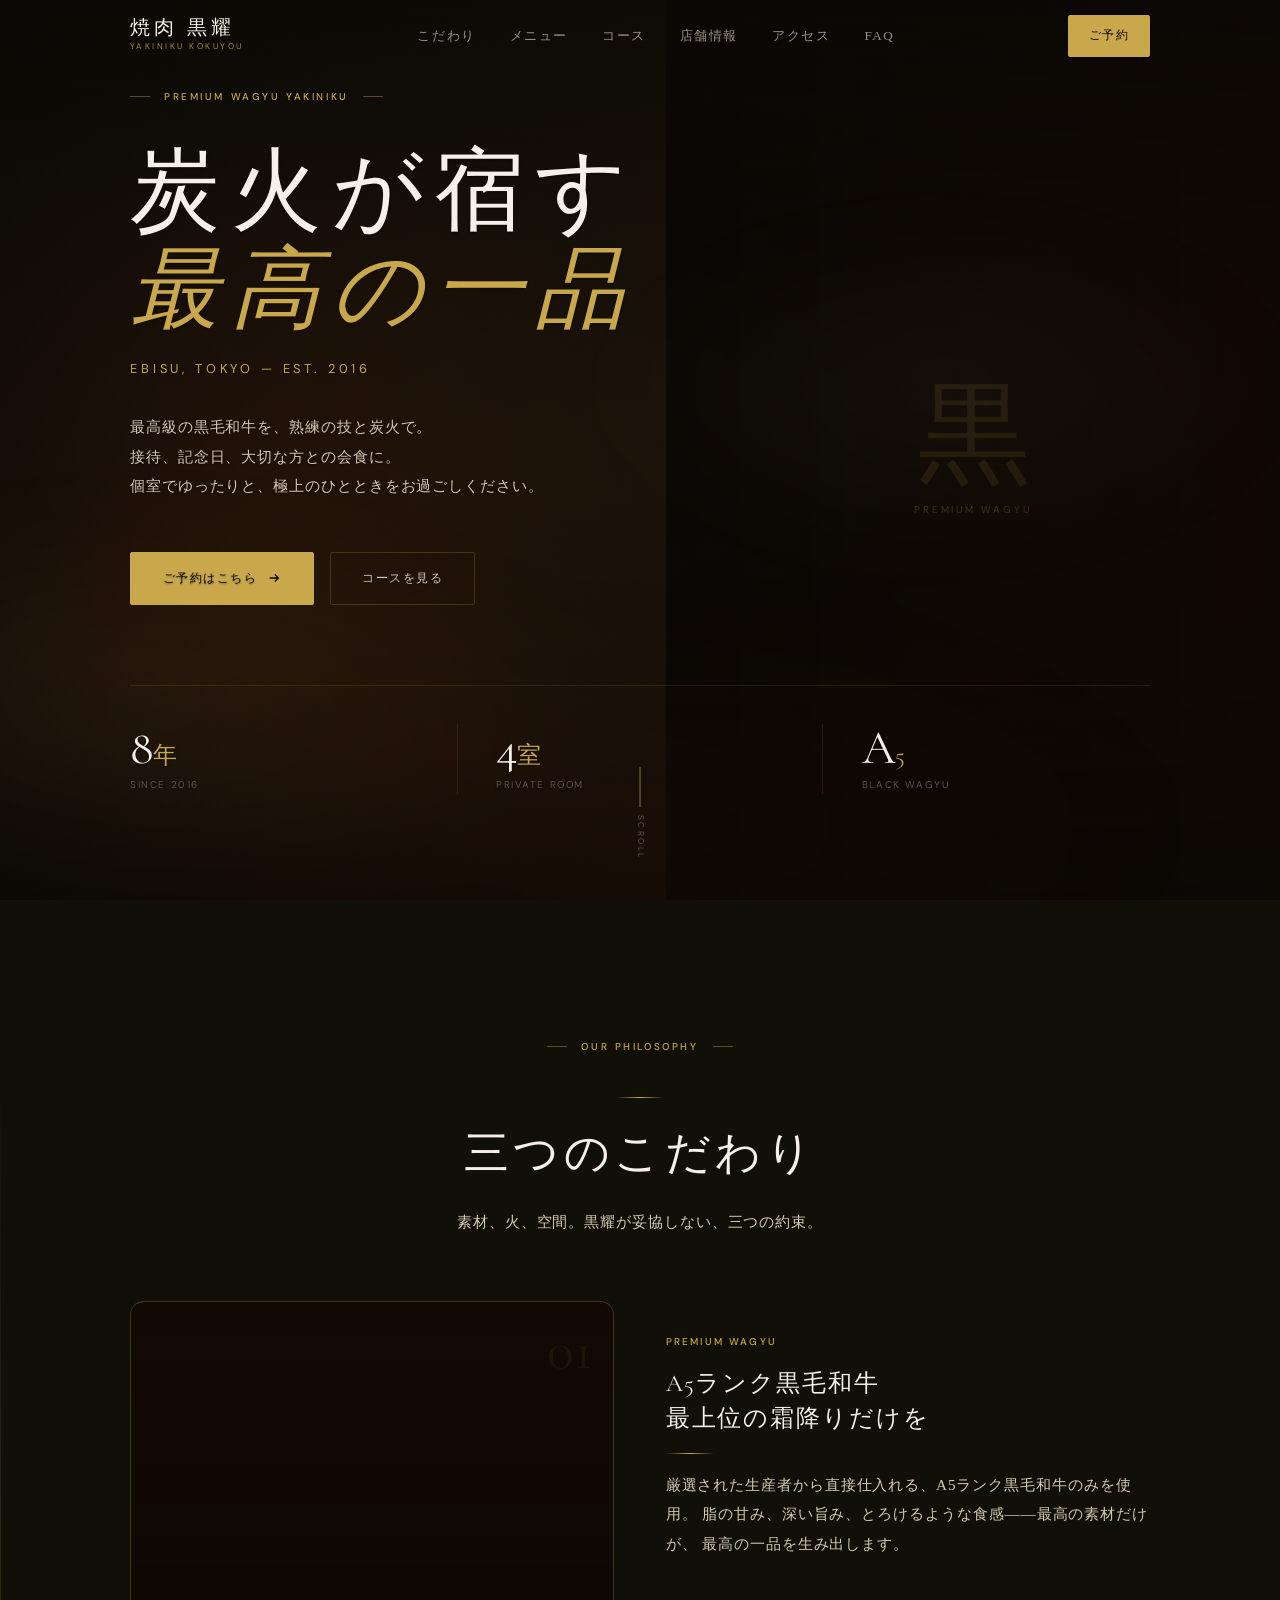
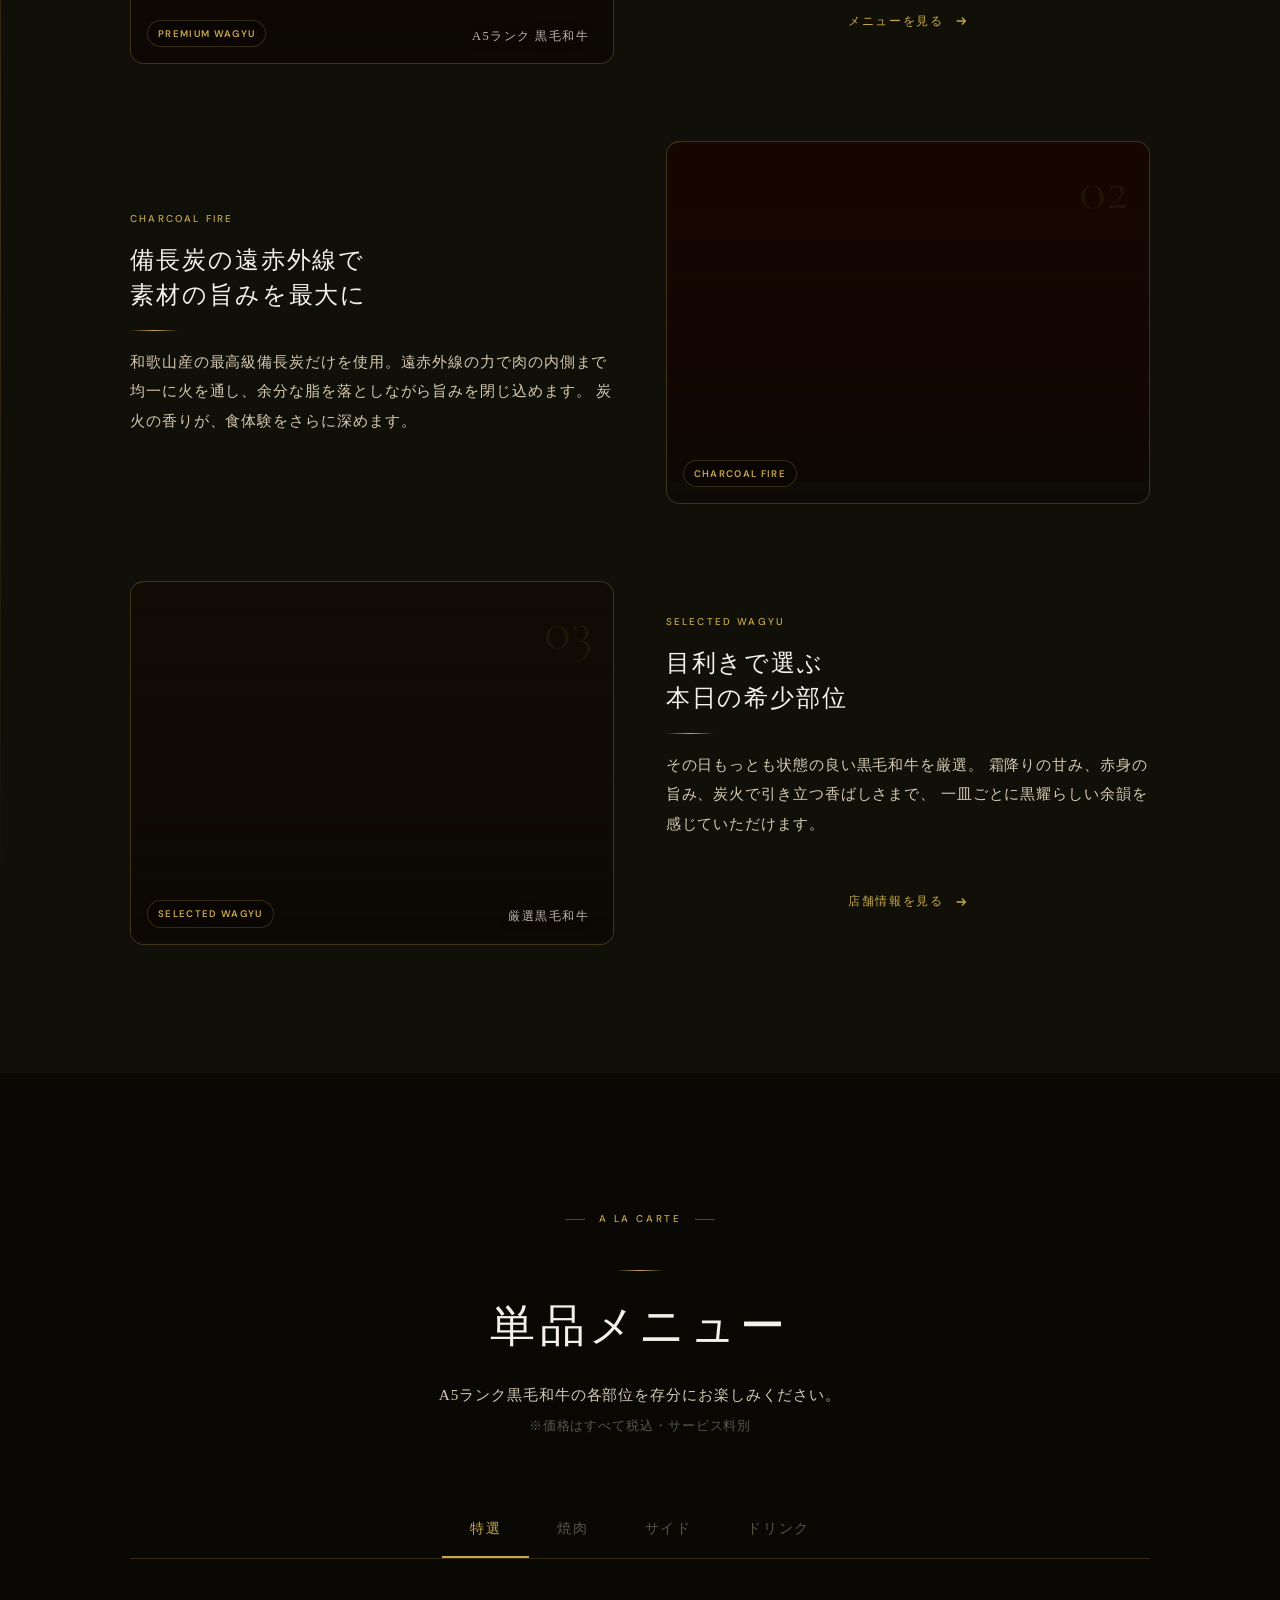
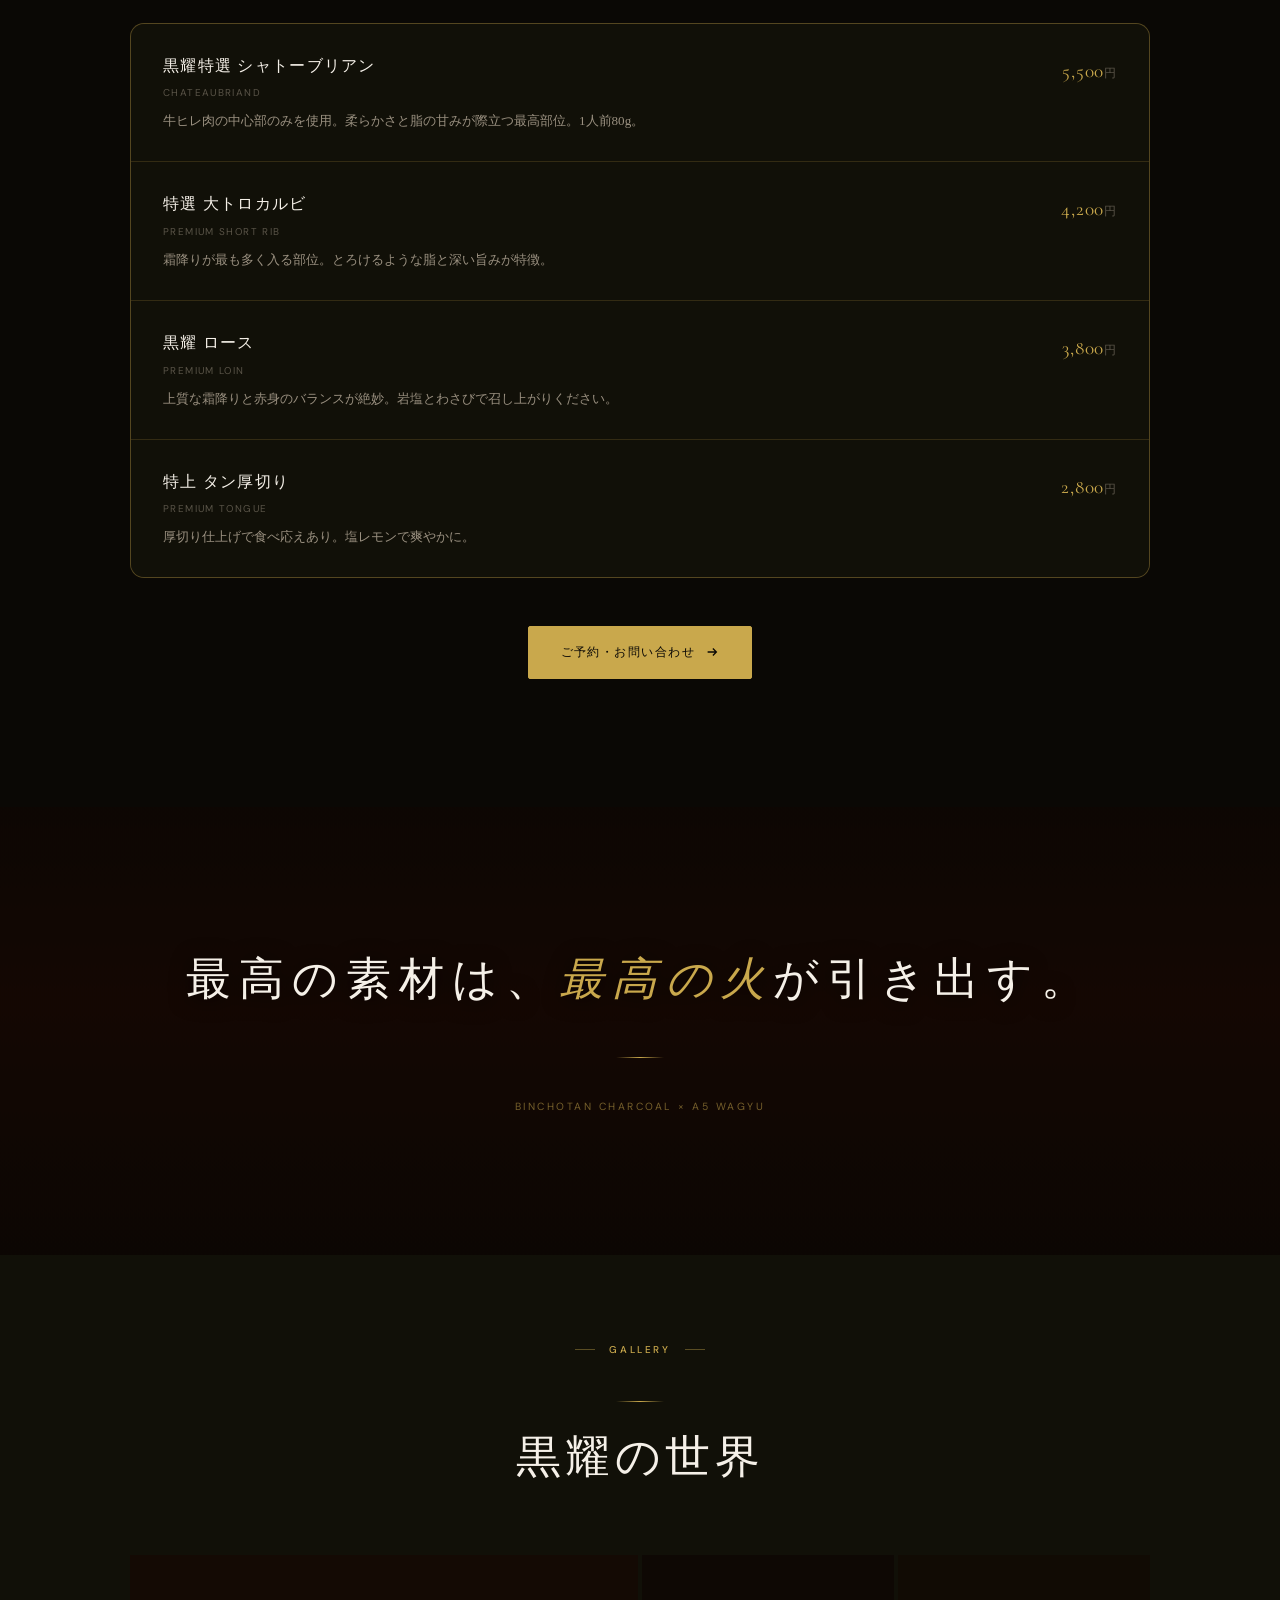
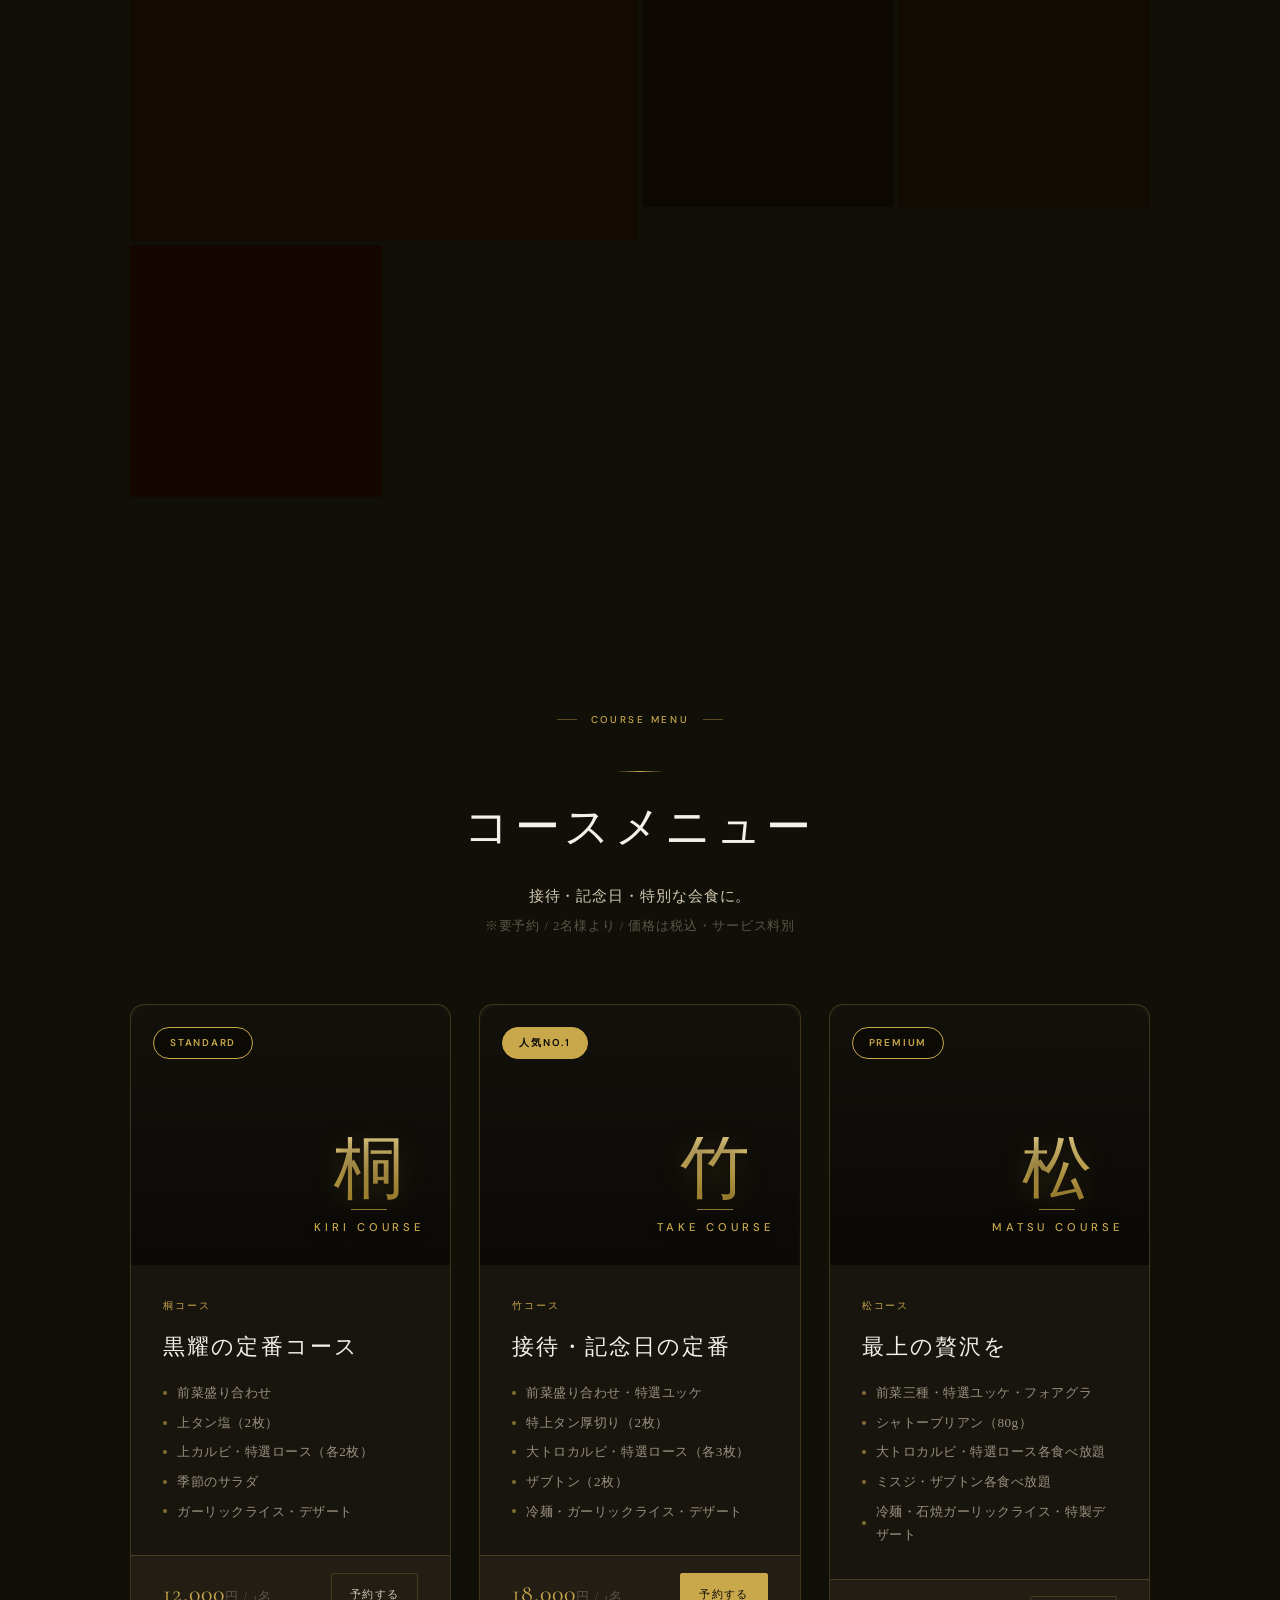
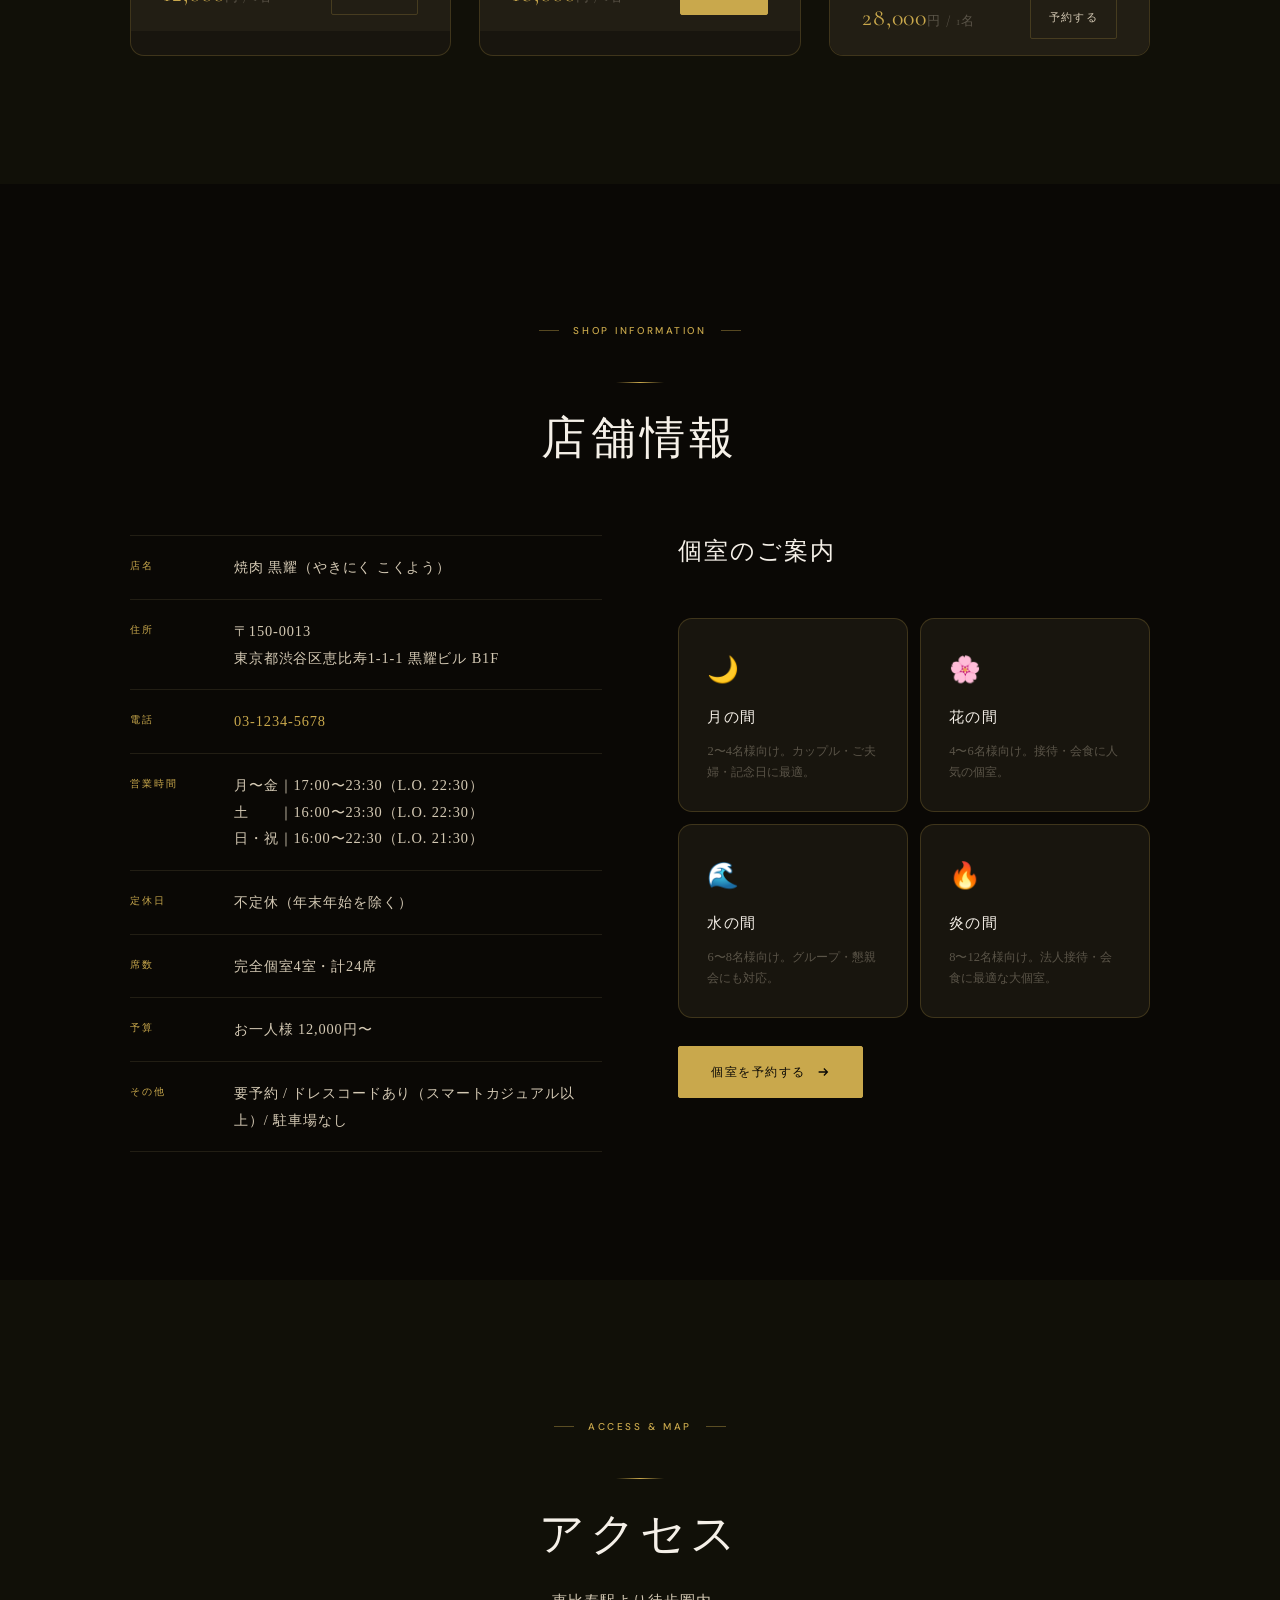
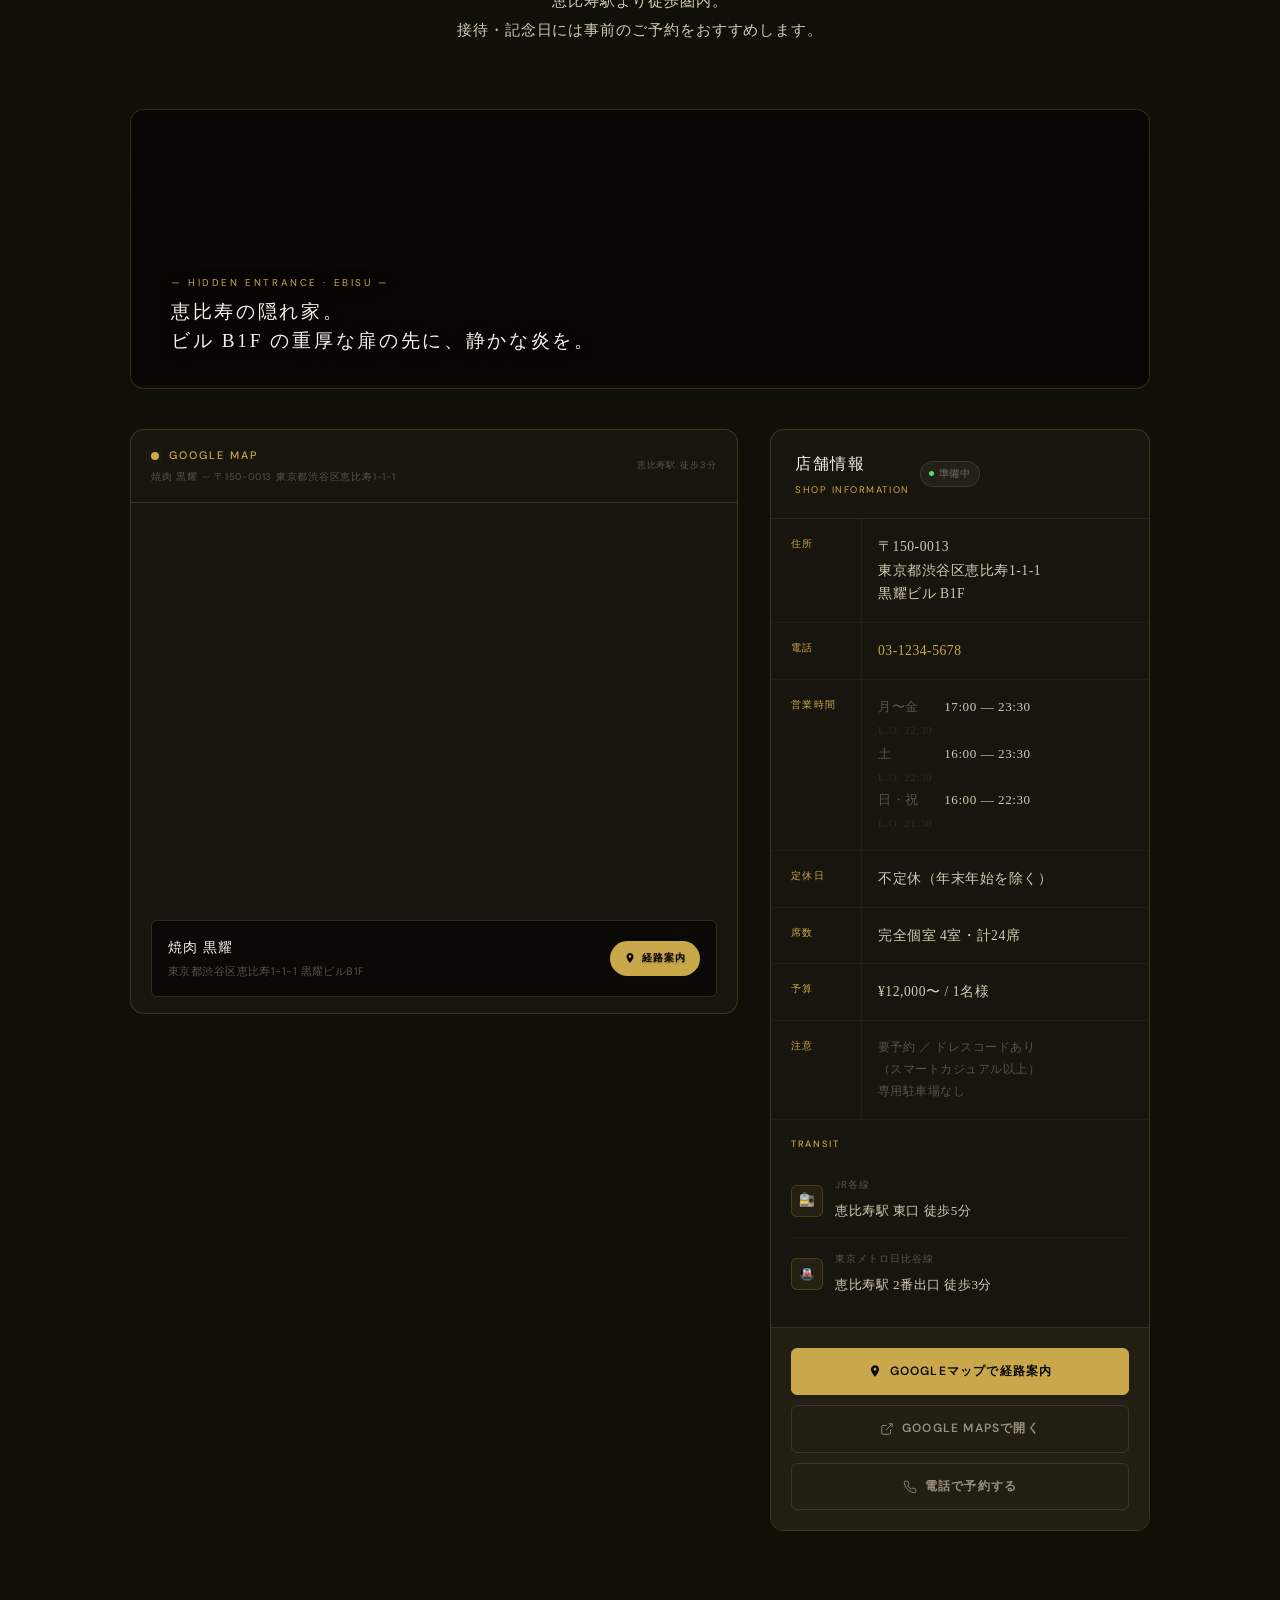
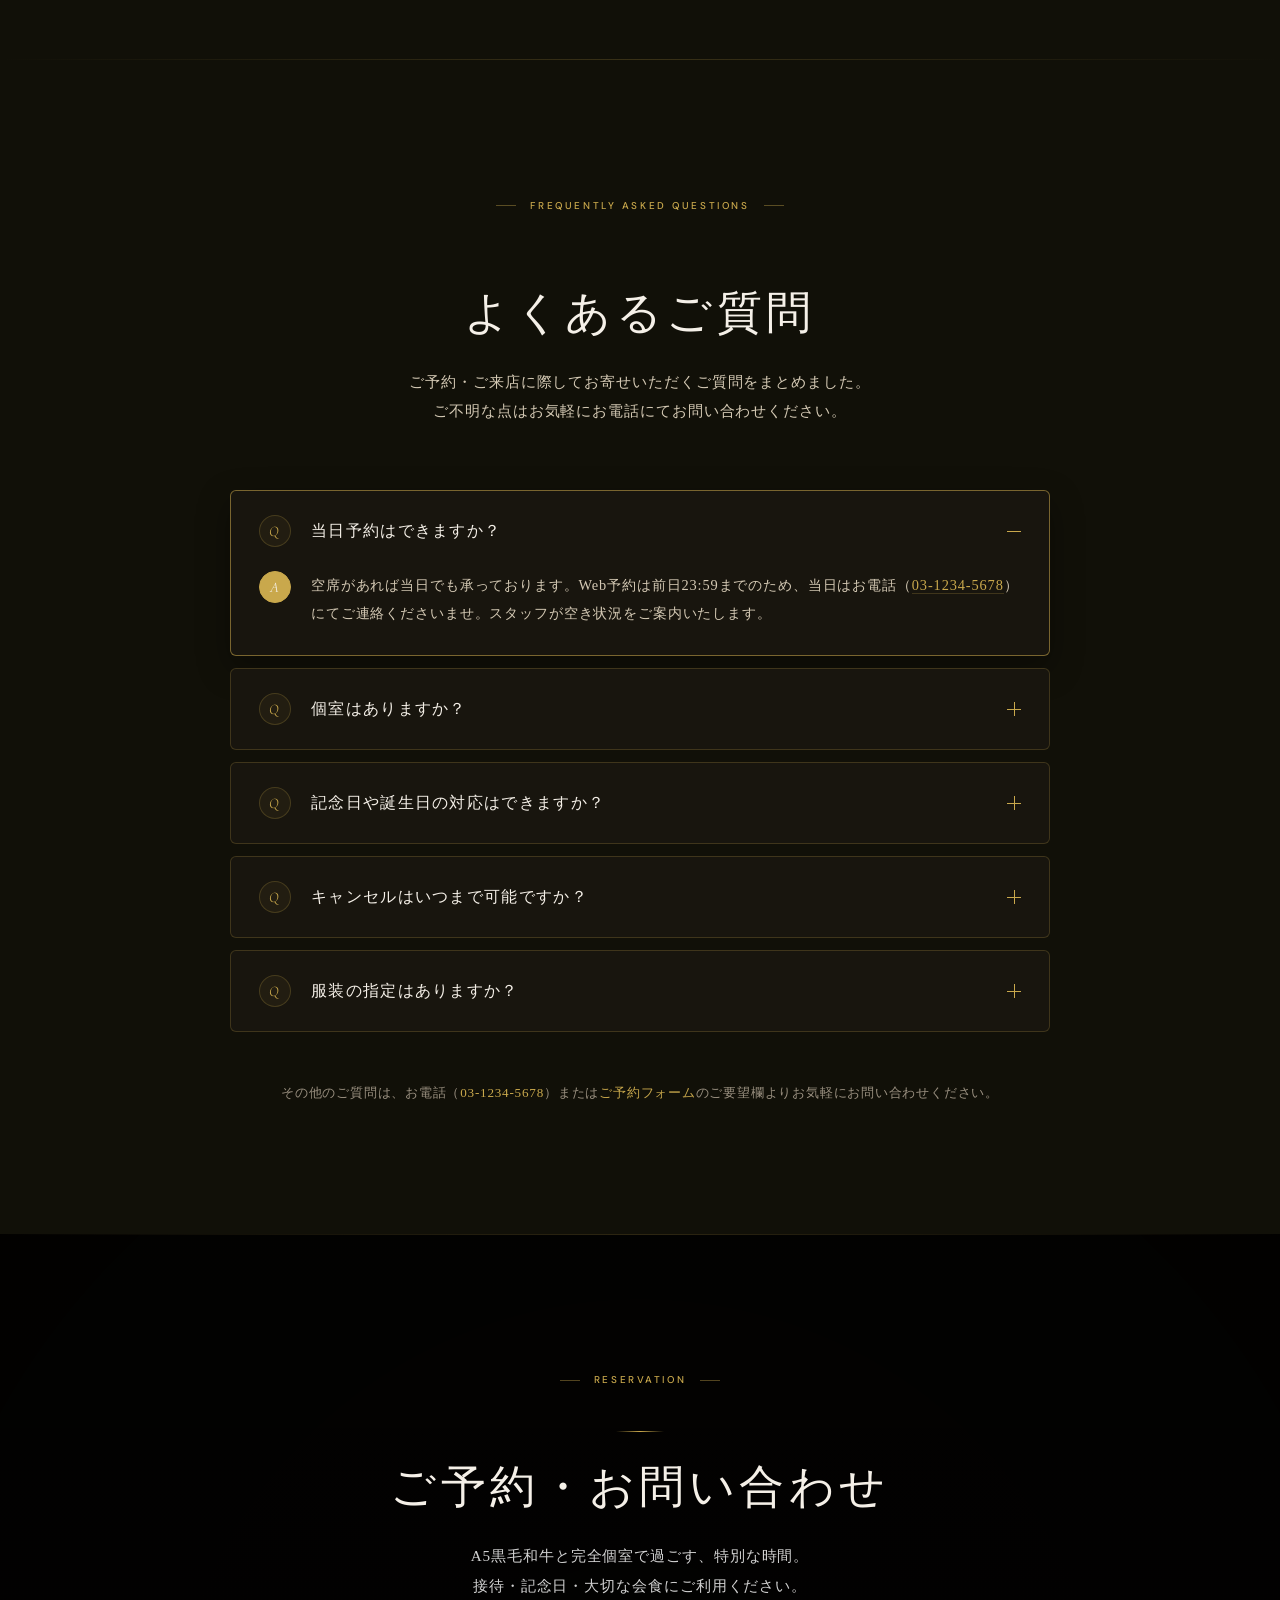
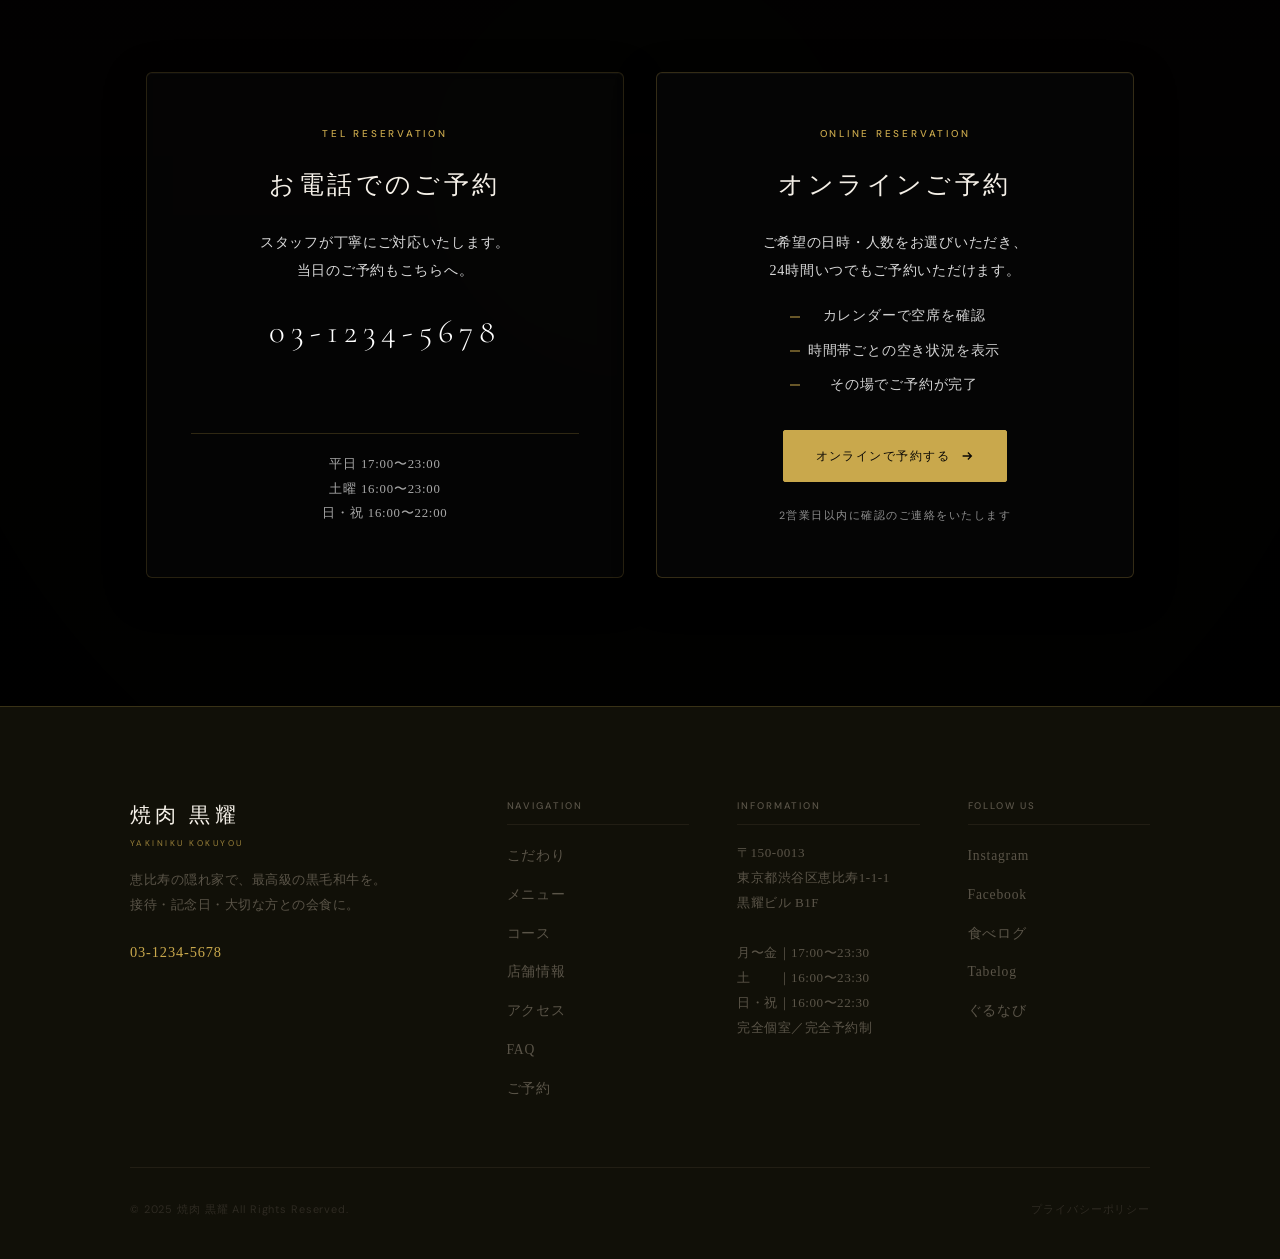
==== commit 8b639b61: "Update index.html" ====
--- a/index.html
+++ b/index.html
@@ -17,15 +17,15 @@
   <meta property="og:title"           content="焼肉 黒耀 | 恵比寿の高級焼肉">
   <meta property="og:description"     content="最高級黒毛和牛を個室で。接待・記念日・デートに選ばれる恵比寿の隠れ家。">
   <meta property="og:url"             content="https://yakiniku-kokuyou.jp/">
-  <meta property="og:image"           content="https://yakiniku-kokuyou.jp/assets/images/ogp.jpg">
-  <meta property="og:image:secure_url" content="https://yakiniku-kokuyou.jp/assets/images/ogp.jpg">
+  <meta property="og:image"           content="https://hirotonozaki.github.io/yakiniku-kokuyou/assets/images/preview-mockup.png">
+  <meta property="og:image:secure_url" content="https://hirotonozaki.github.io/yakiniku-kokuyou/assets/images/preview-mockup.png">
   <meta property="og:image:width"     content="1200">
   <meta property="og:image:height"    content="630">
   <meta property="og:image:alt"       content="焼肉 黒耀 ― 炭火と黒毛和牛">
   <meta name="twitter:card"           content="summary_large_image">
   <meta name="twitter:title"          content="焼肉 黒耀 | 恵比寿の高級焼肉">
   <meta name="twitter:description"    content="最高級黒毛和牛を個室で。接待・記念日・デートに選ばれる恵比寿の隠れ家。">
-  <meta name="twitter:image"          content="https://yakiniku-kokuyou.jp/assets/images/ogp.jpg">
+  <meta name="twitter:image"          content="https://hirotonozaki.github.io/yakiniku-kokuyou/assets/images/preview-mockup.png">
   <meta name="theme-color"            content="#0a0805">
  
   <!-- 構造化データ（Restaurant） -->
@@ -108,33 +108,6 @@
  
   <link rel="stylesheet" href="css/style.css">
 
-
-
-<style>
-.cp-room{
-  background-image:
-    linear-gradient(rgba(0,0,0,.35), rgba(0,0,0,.72)),
-    url("https://images.unsplash.com/photo-1600891964092-4316c288032e?q=80&w=1600&auto=format&fit=crop");
-
-  background-size: cover;
-  background-position: center;
-}
-</style>
-
-
-
-
-<style>
-.gp-3{
-  background-image:
-    linear-gradient(rgba(0,0,0,.25), rgba(0,0,0,.58)),
-    url("https://images.unsplash.com/photo-1551028150-64b9f398f678?q=80&w=1600&auto=format&fit=crop");
-
-  background-size: cover;
-  background-position: center;
-}
-</style>
-
 </head>
 <body>
  
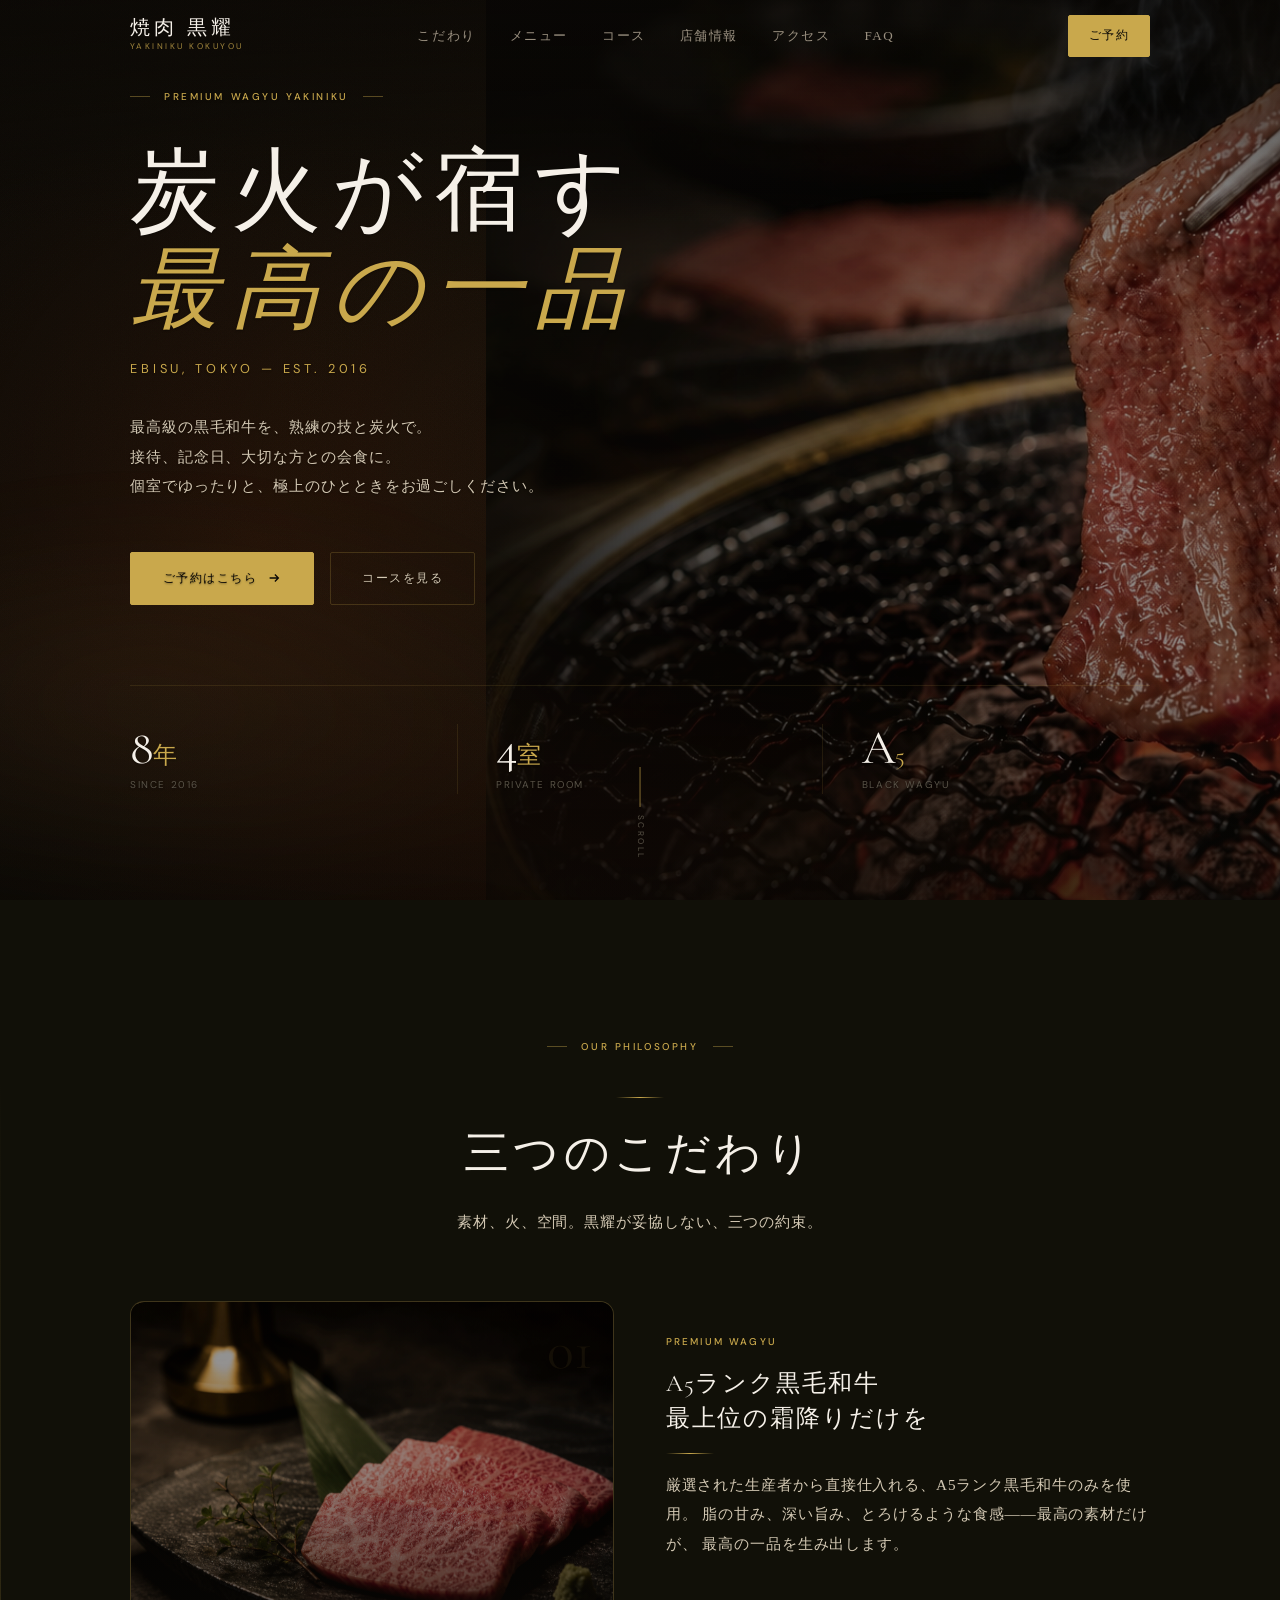
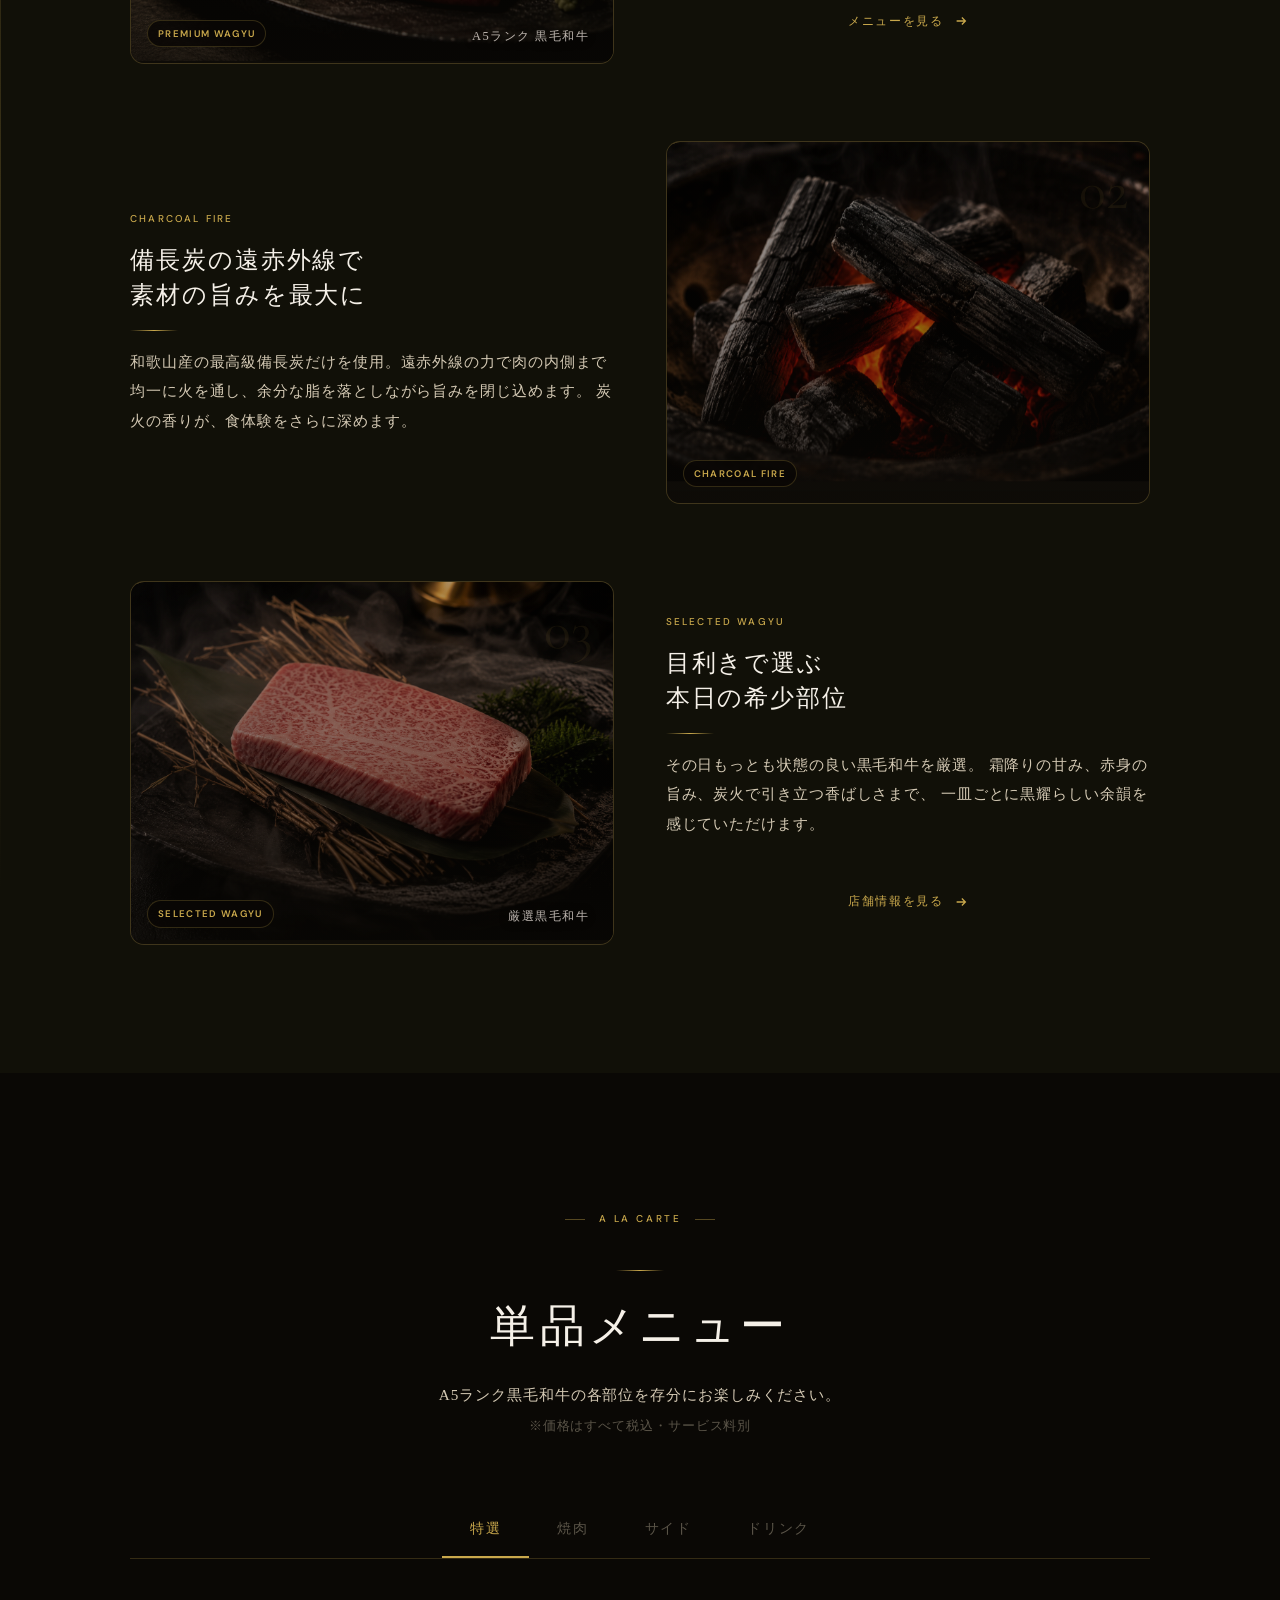
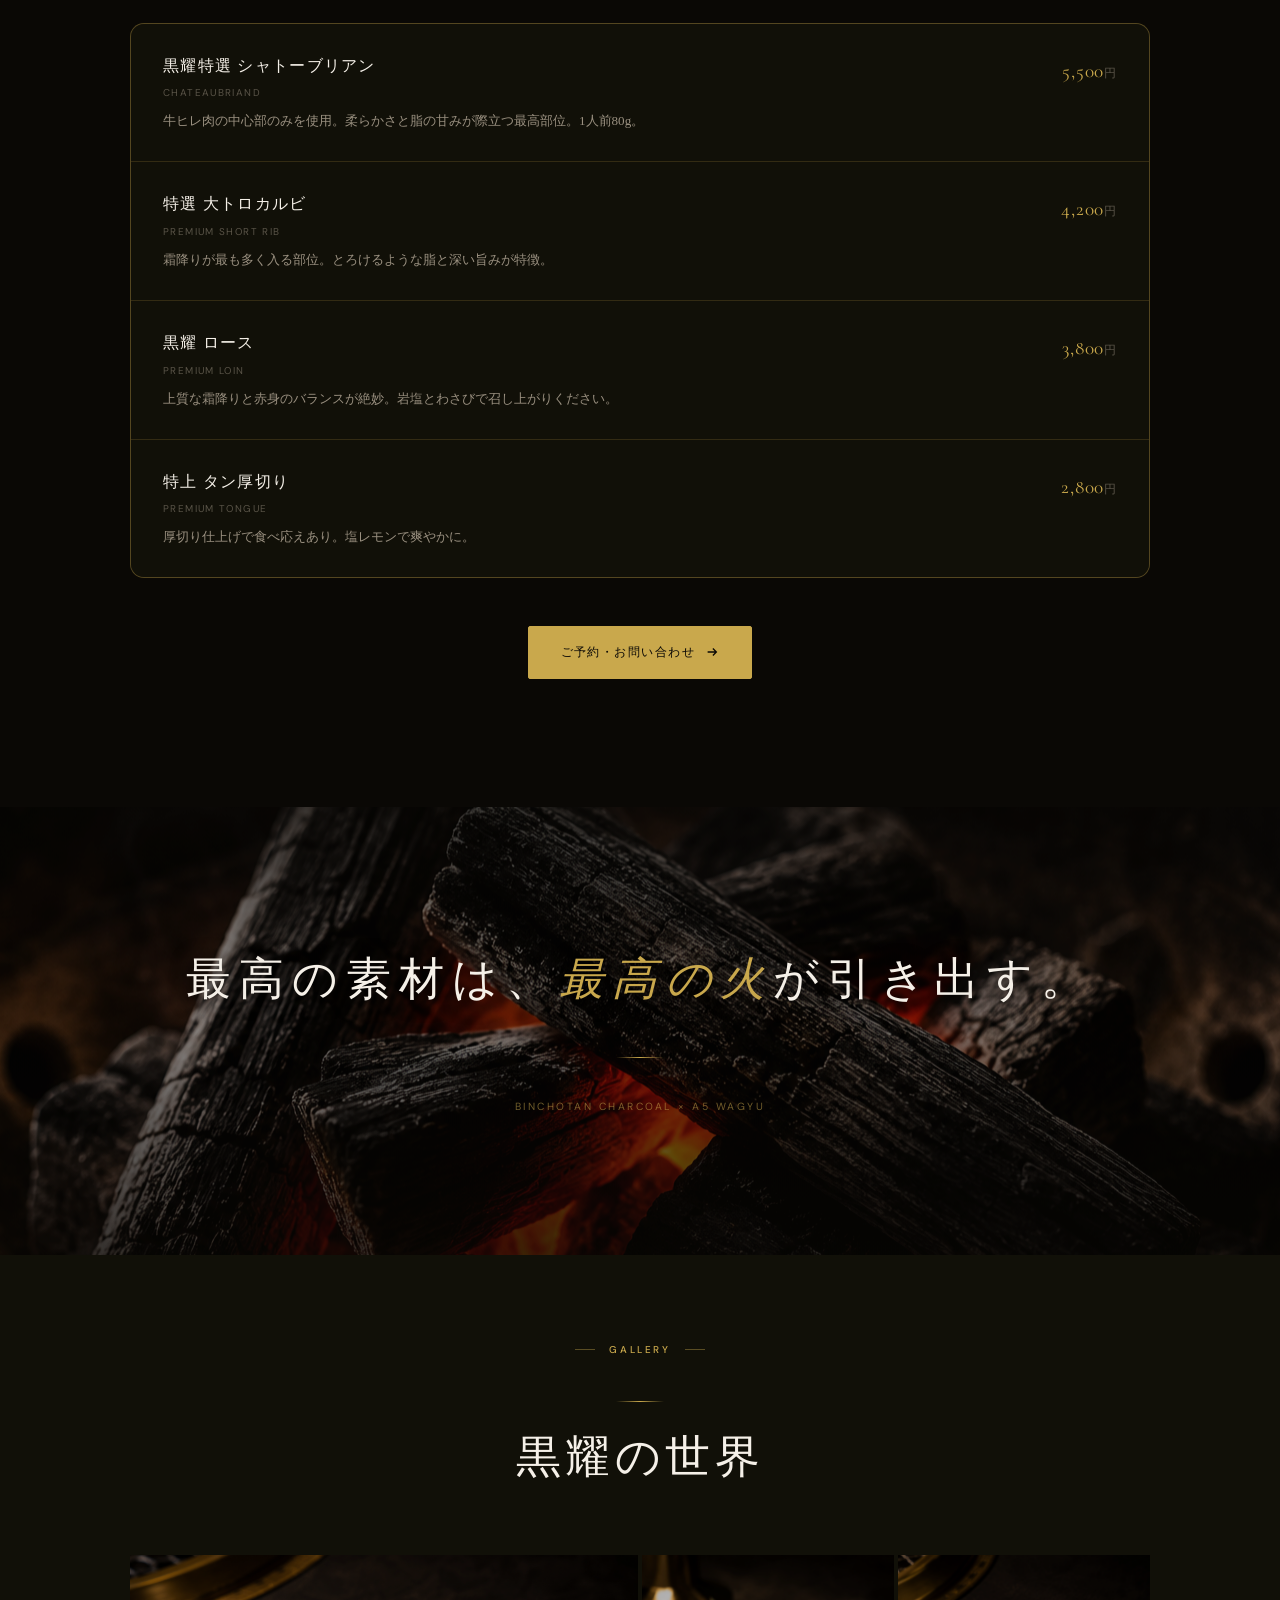
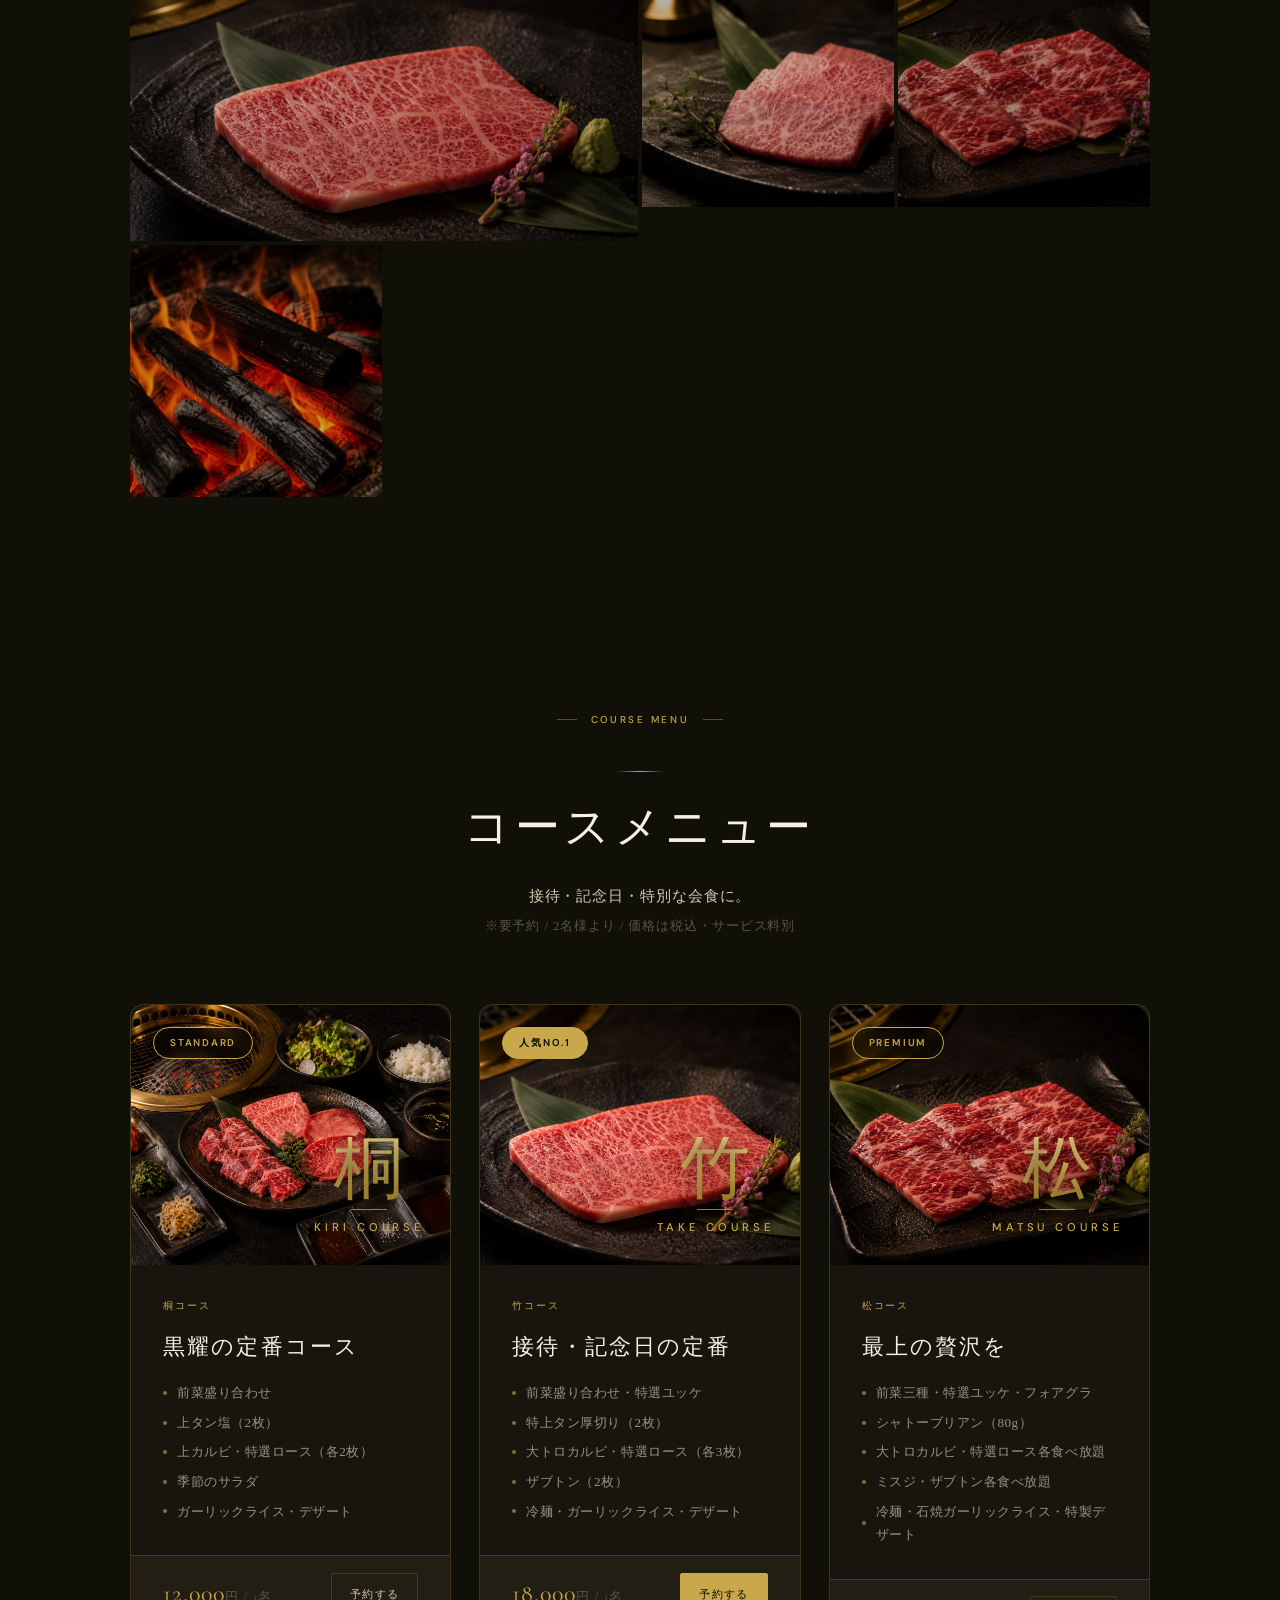
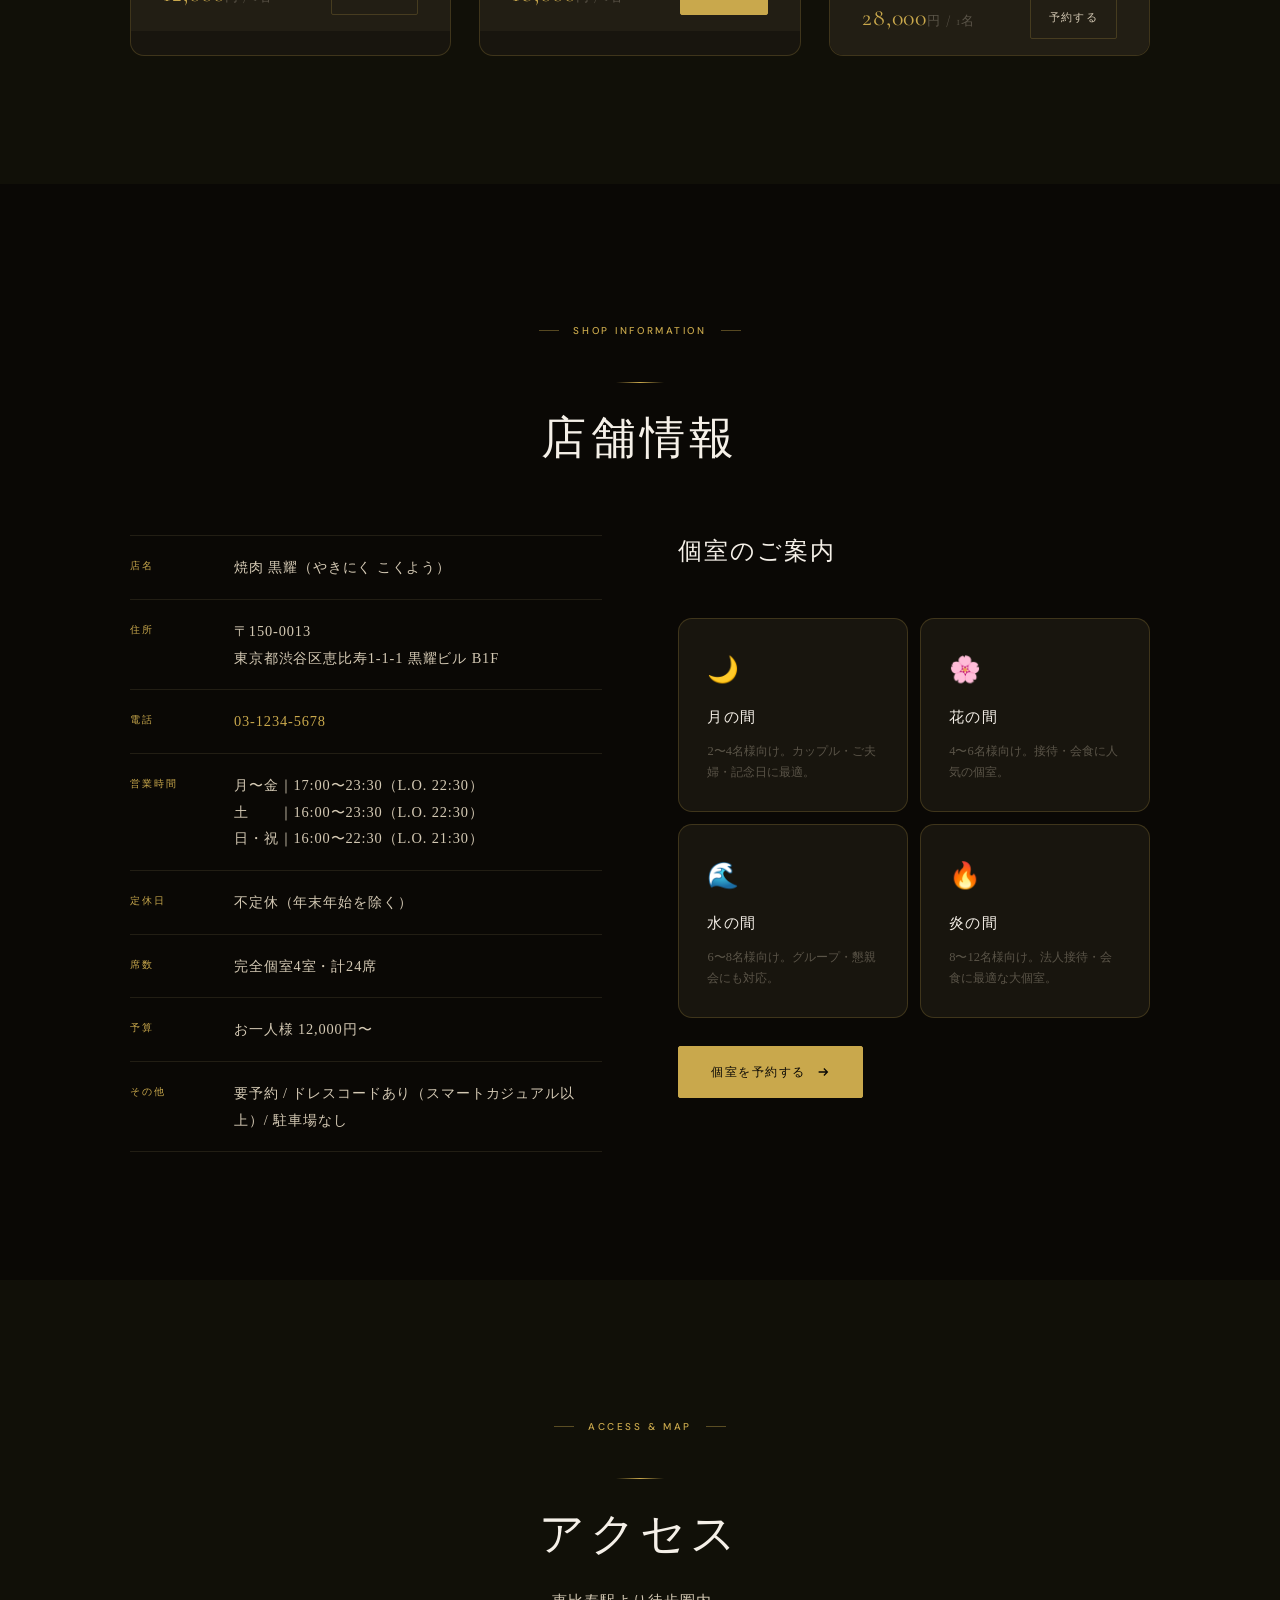
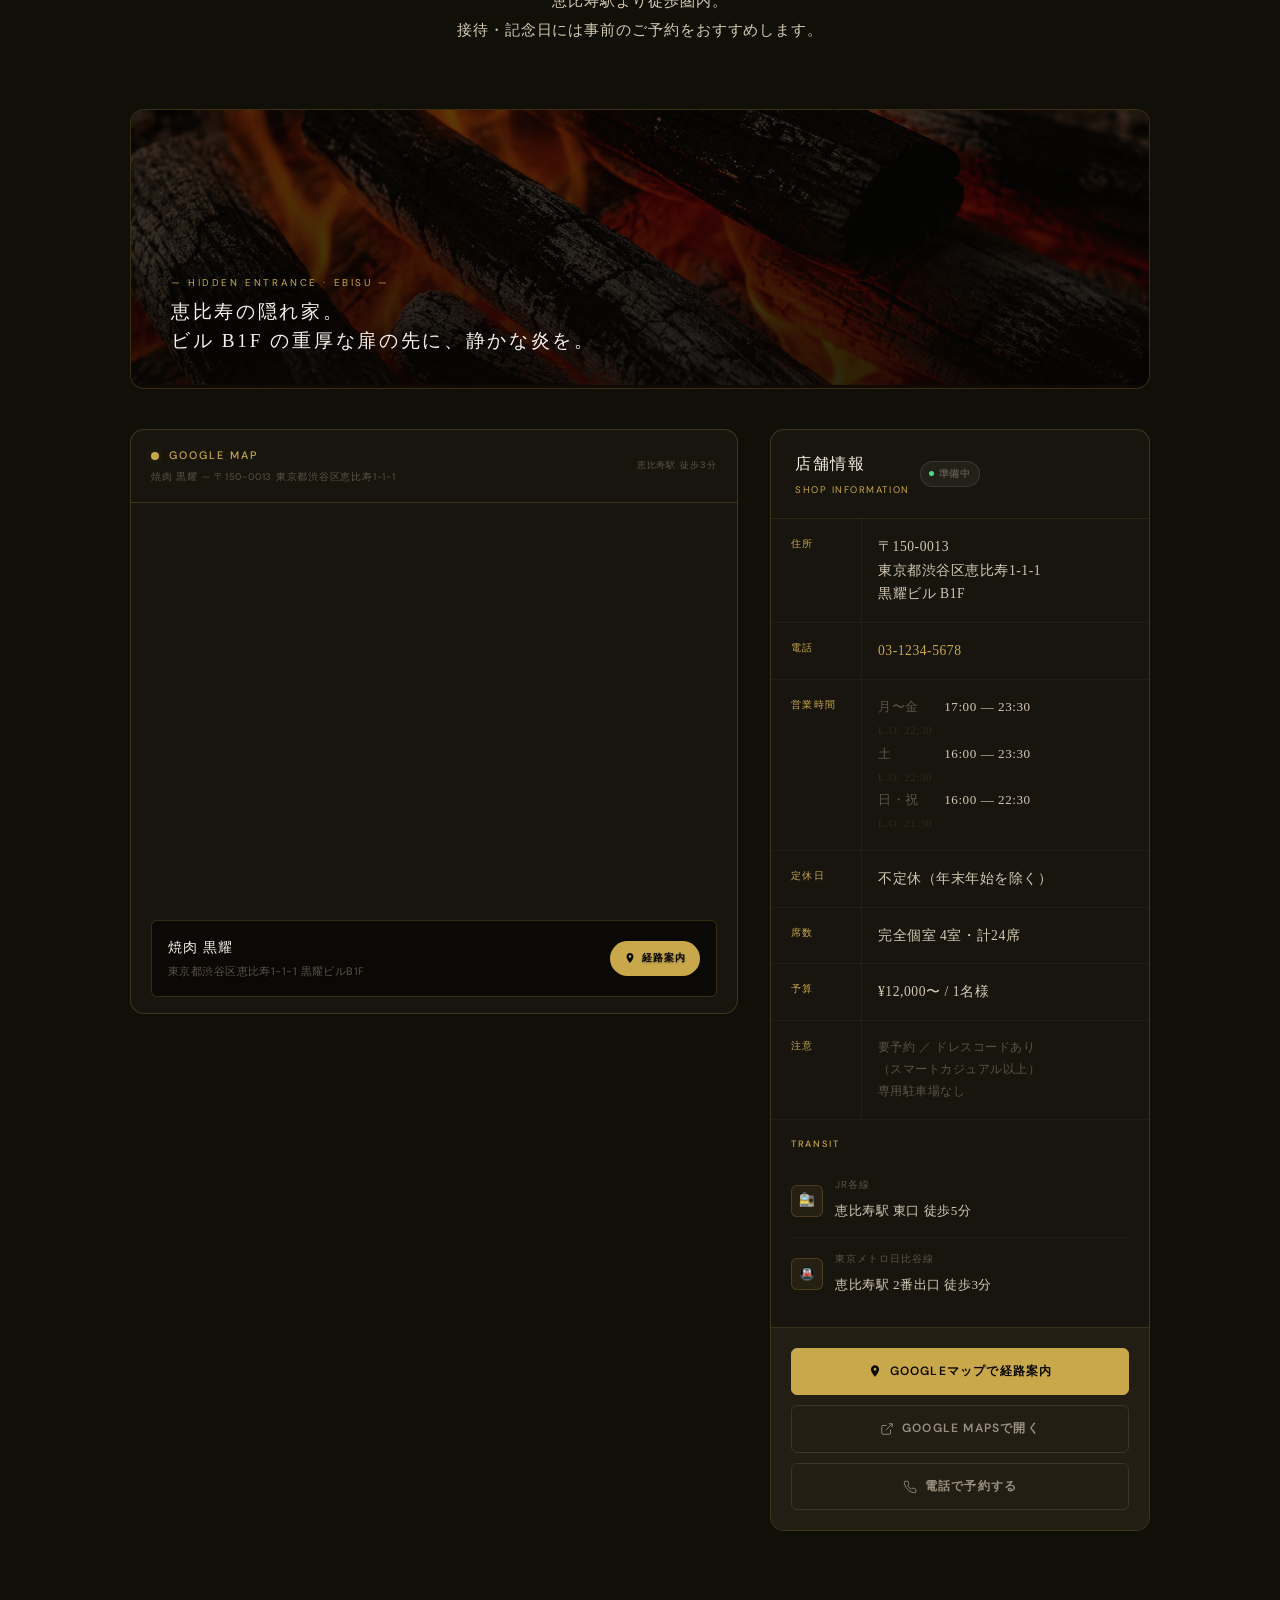
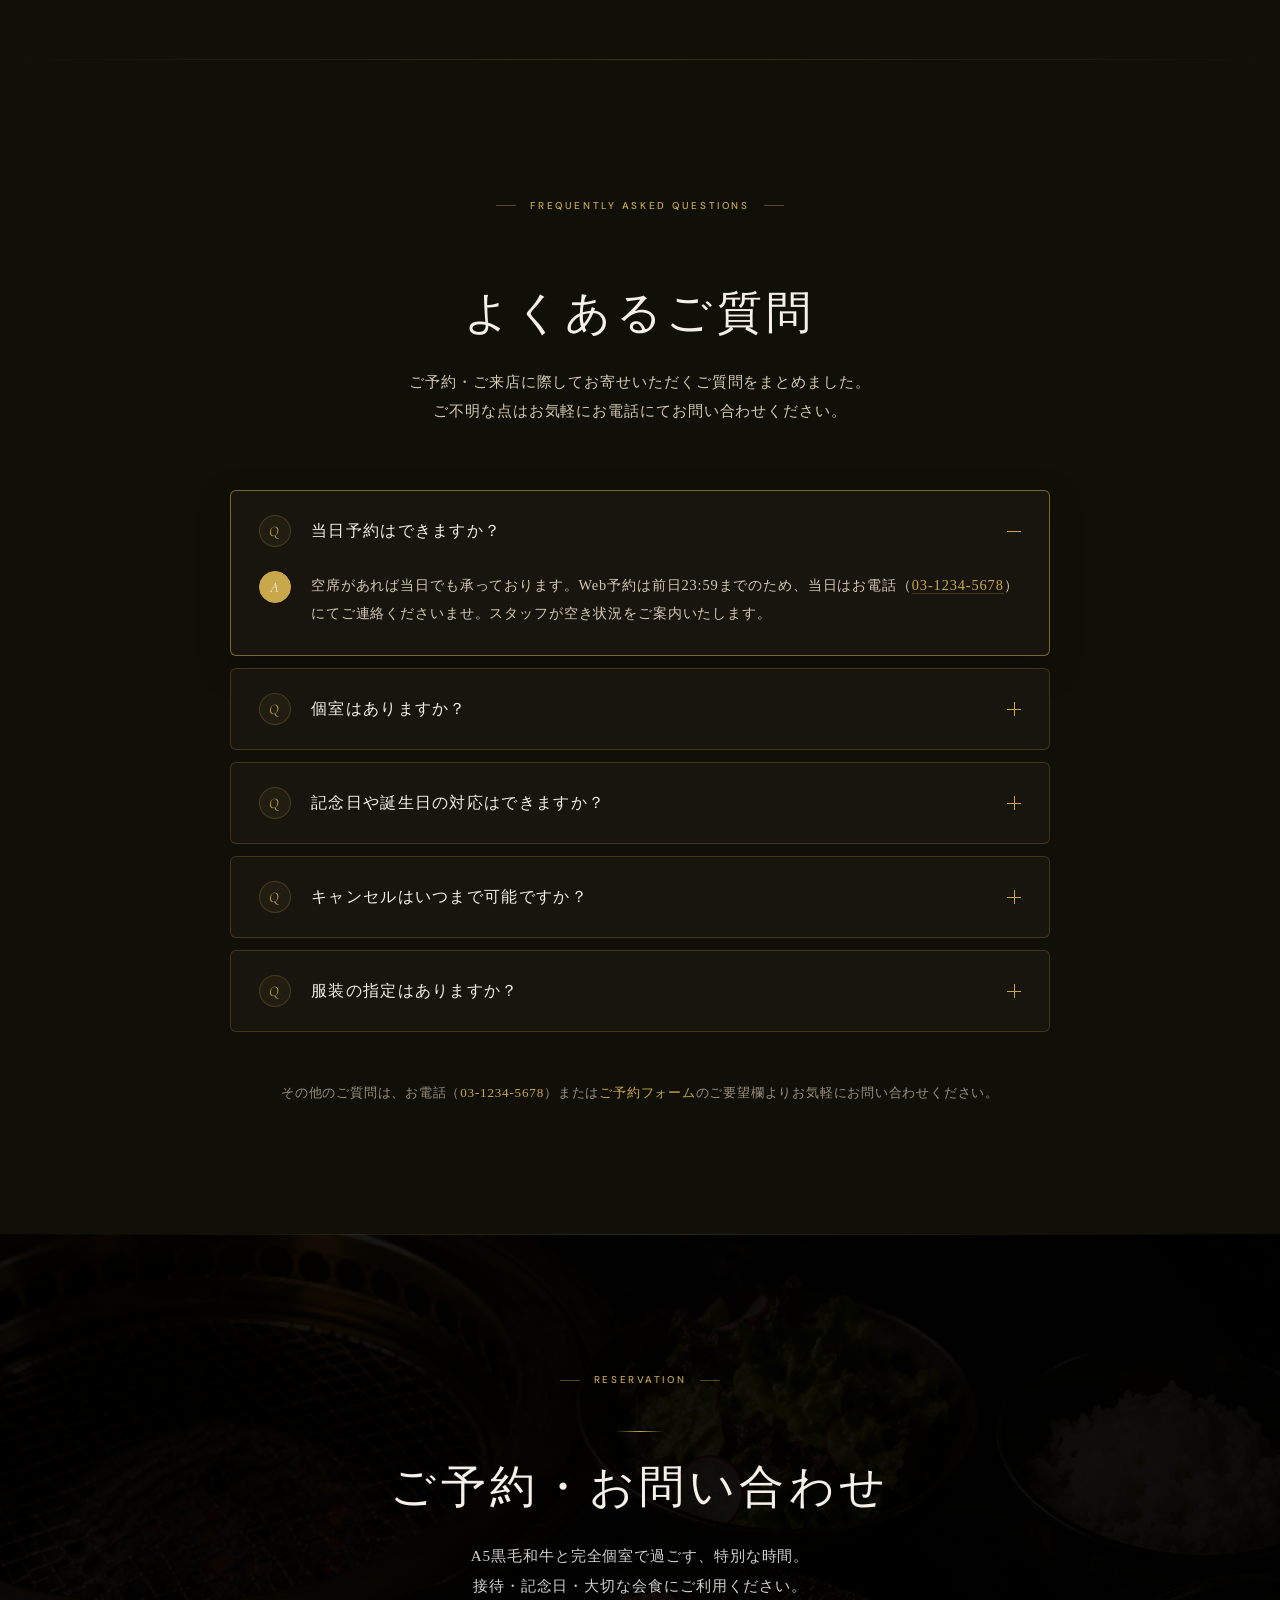
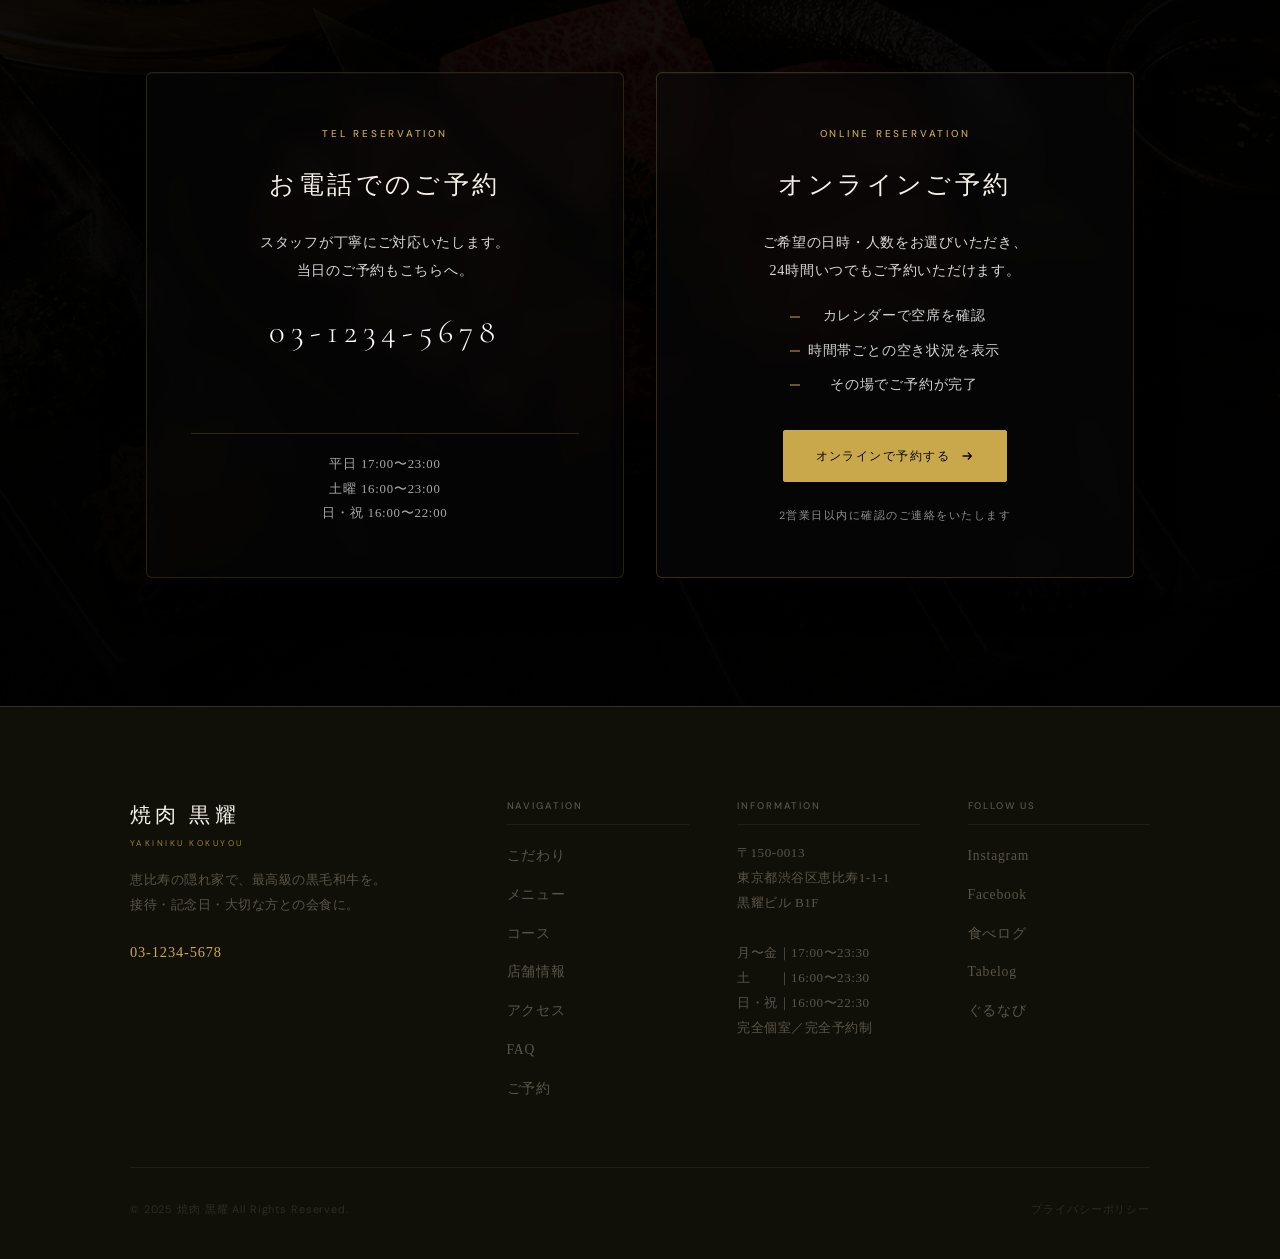
==== commit 4177baa6: "Add files via upload" ====
--- a/index.html
+++ b/index.html
@@ -179,20 +179,6 @@
   <!-- 右写真エリア（デスクトップのみ） -->
   <div class="hero__img-wrap" aria-hidden="true">
     <div class="hero__img-bg"></div>
-    <div class="hero__img-art">
-      <!-- 肉・炭火をイメージしたSVGイラスト（写真プレースホルダー） -->
-      <!-- 写真実装時：img要素に差し替えてください
-           <img src="assets/images/hero/wagyu-grill.jpg"
-                alt="炭火で焼き上げるA5黒毛和牛"
-                width="640" height="640"
-                style="width:100%;height:100%;object-fit:cover;opacity:.9"> -->
-      <div style="width:100%;height:100%;display:flex;align-items:center;justify-content:center;position:relative;z-index:1">
-        <div style="text-align:center;padding:20px">
-          <p style="font-family:var(--f-min);font-size:clamp(4rem,9vw,7rem);font-weight:300;color:rgba(201,168,76,.12);letter-spacing:-.02em;line-height:1">黒</p>
-          <p style="font-family:var(--f-ui);font-size:.62rem;letter-spacing:.28em;text-transform:uppercase;color:rgba(201,168,76,.28);margin-top:8px">PREMIUM WAGYU</p>
-        </div>
-      </div>
-    </div>
   </div>
  
   <div class="container hero__inner">
@@ -1143,7 +1129,7 @@
   style="
     background-image:
       linear-gradient(rgba(0,0,0,.72), rgba(0,0,0,.86)),
-      url('https://images.unsplash.com/photo-1546964124-0cce460f38ef?q=80&w=1800&auto=format&fit=crop');
+      url('assets/images/course-main.jpg');
     background-size: cover;
     background-position: center;
     background-repeat: no-repeat;
--- a/css/style.css
+++ b/css/style.css
@@ -428,9 +428,9 @@
 @media (prefers-reduced-motion: reduce) {
   .hero::before, .hero::after, .hero__atmosphere::after { animation: none !important; }
 }
-/* 写真エリア（右） */
+/* 写真エリア（右）— 画像全体を見せるためワイド構成 */
 .hero__img-wrap {
-  position:absolute; right:0; top:0; bottom:0; width:48%;
+  position:absolute; right:0; top:0; bottom:0; width:62%;
   overflow:hidden; z-index:1;
 }
 /* HERO 背景：炭火で焼き上がる和牛のシズル感写真
@@ -440,8 +440,8 @@
 .hero__img-bg {
   position:absolute; inset:-10%;
   background:
-    linear-gradient(to right, rgba(10,8,5,.85) 0%, rgba(10,8,5,.5) 45%, rgba(10,8,5,.15) 100%),
-    url('https://images.unsplash.com/photo-1558030006-450675393462?w=1920&q=85&auto=format&fit=crop') center center / cover no-repeat;
+    linear-gradient(to right, rgba(10,8,5,.9) 0%, rgba(10,8,5,.6) 35%, rgba(10,8,5,.2) 70%, rgba(10,8,5,.05) 100%),
+    url('../assets/images/hero-main.jpg') 60% center / cover no-repeat;
   background-color: #1a0c04;          /* フォールバック */
   filter: brightness(.85) saturate(.92);
   transition: transform 0.8s var(--ease-out);
@@ -677,7 +677,8 @@
 }
 .course-card__thumb-bg {
   position: absolute; inset: 0;
-  height: 260px;
+  width: 100%;
+  height: 100%;
   background-size: cover;
   background-position: center;
   background-repeat: no-repeat;
@@ -686,25 +687,19 @@
 }
 .course-card:hover .course-card__thumb-bg { transform: scale(1.06); }
  
-/* 桐コース — A5霜降り和牛のサシ（CONCEPT 01 と同ソースで検証済） */
+/* 桐コース */
 .thumb-a {
-  background-image:
-    linear-gradient(rgba(0,0,0,.20), rgba(0,0,0,.55)),
-    url("https://images.unsplash.com/photo-1607623814075-e51df1bdc82f?q=80&w=1400&auto=format&fit=crop");
-}
- 
-/* 竹コース — 備長炭の熾火・焼肉のシズル（CONCEPT 02 と同ソースで検証済） */
+  background-image: url("../assets/images/course-main.jpg");
+}
+ 
+/* 竹コース */
 .thumb-b {
-  background-image:
-    linear-gradient(rgba(0,0,0,.20), rgba(0,0,0,.55)),
-    url("https://images.unsplash.com/photo-1544025162-d76694265947?q=80&w=1400&auto=format&fit=crop");
-}
- 
-/* 松コース — 炭火で焼かれる和牛・シャトーブリアン感（HERO と同ソースで検証済） */
+  background-image: url("../assets/images/menu-wagyu.jpg");
+}
+ 
+/* 松コース */
 .thumb-c {
-  background-image:
-    linear-gradient(rgba(0,0,0,.20), rgba(0,0,0,.60)),
-    url("https://images.unsplash.com/photo-1558030006-450675393462?q=80&w=1400&auto=format&fit=crop");
+  background-image: url("../assets/images/menu-harami.jpg");
 }
 /* バッジ — 参考画像の "金枠ピル" を踏襲。基本は枠線のみで金色文字、強調系のみ塗りつぶし */
 .course-card__badge {
@@ -882,7 +877,7 @@
   background:
     linear-gradient(to bottom, rgba(10,8,5,.45) 0%, rgba(10,8,5,.78) 100%),
     /* 暗めの和モダン高級焼肉店内装 */
-    url('https://images.unsplash.com/photo-1517248135467-4c7edcad34c4?w=1600&q=80&auto=format&fit=crop') center 55% / cover no-repeat;
+    url('../assets/images/access-store.jpg') center 55% / cover no-repeat;
   background-color: #100a04;
   filter: brightness(.7) saturate(.95);
   transition: transform 1s var(--ease-out), filter .8s;
@@ -1312,7 +1307,7 @@
   content:''; position:absolute; inset:0;
   background-image:
     linear-gradient(rgba(0,0,0,.72), rgba(0,0,0,.86)),
-    url("https://images.unsplash.com/photo-1546964124-0cce460f38ef?q=80&w=1800&auto=format&fit=crop");
+    url("../assets/images/course-main.jpg");
   background-size: cover;
   background-position: center;
   background-repeat: no-repeat;
@@ -1590,7 +1585,7 @@
   position:absolute; inset:-10%;
   background:
     linear-gradient(to bottom, rgba(10,8,5,.8) 0%, rgba(10,8,5,.25) 45%, rgba(10,8,5,.8) 100%),
-    url('https://images.unsplash.com/photo-1555396273-367ea4eb4db5?w=1920&q=85&auto=format&fit=crop') center 40% / cover no-repeat;
+    url('../assets/images/concept-charcoal.jpg') center 40% / cover no-repeat;
   background-color: #200a02;          /* フォールバック */
   filter: brightness(.78) saturate(.95);
   will-change: transform;
@@ -1672,17 +1667,17 @@
    gp-4：備長炭の熾火クローズアップ
    gp-5：黒皿に盛られた高級和牛
    ※ filter:brightness は .gallery-item__photo 側で一括 0.8 を適用 */
-.gp-1 { background-image:url('https://images.unsplash.com/photo-1558030006-450675393462?w=1200&q=80&auto=format&fit=crop'); background-color:#1a0c04; }
-.gp-2 { background-image:url('https://images.unsplash.com/photo-1607623814075-e51df1bdc82f?w=800&q=80&auto=format&fit=crop');  background-color:#120a04; }
-.gp-3 { background-image:url('https://images.unsplash.com/photo-1600891964599-f61ba0e24092?w=1200&q=90&auto=format&fit=crop');  background-color:#160e04; }
-.gp-4 { background-image:url('https://images.unsplash.com/photo-1544025162-d76694265947?w=800&q=80&auto=format&fit=crop');  background-color:#1a0802; }
-.gp-5 { background-image:url('https://images.unsplash.com/photo-1546833999-b9f581a1996d?w=800&q=80&auto=format&fit=crop');  background-color:#160e04; }
+.gp-1 { background-image:url('../assets/images/menu-wagyu.jpg'); background-color:#1a0c04; }
+.gp-2 { background-image:url('../assets/images/concept-wagyu.jpg');  background-color:#120a04; }
+.gp-3 { background-image:url('../assets/images/menu-harami.jpg');  background-color:#160e04; }
+.gp-4 { background-image:url('../assets/images/access-store.jpg');  background-color:#1a0802; }
+.gp-5 { background-image:url('../assets/images/concept-room.jpg');  background-color:#160e04; }
  
 /* コンセプト3カラム背景写真
    cp-wagyu：A5ランクの霜降り／ cp-charcoal：和歌山産備長炭の炎／ cp-room：厳選黒毛和牛 */
-.cp-wagyu    { background-image:url('https://images.unsplash.com/photo-1607623814075-e51df1bdc82f?w=800&q=80&auto=format&fit=crop'); background-color:#1a0c04; }
-.cp-charcoal { background-image:url('https://images.unsplash.com/photo-1544025162-d76694265947?w=800&q=80&auto=format&fit=crop'); background-color:#200802; }
-.cp-room     { background-image:url('https://images.unsplash.com/photo-1600891964599-f61ba0e24092?w=1200&q=90&auto=format&fit=crop'); background-color:#160e04; }
+.cp-wagyu    { background-image: url("../assets/images/concept-wagyu.jpg"); background-color:#1a0c04; }
+.cp-charcoal { background-image: url("../assets/images/concept-charcoal.jpg"); background-color:#200802; }
+.cp-room     { background-image: url("../assets/images/concept-room.jpg"); background-color:#160e04; }
  
 /* パララックス */
 .parallax-photo { will-change:transform; }
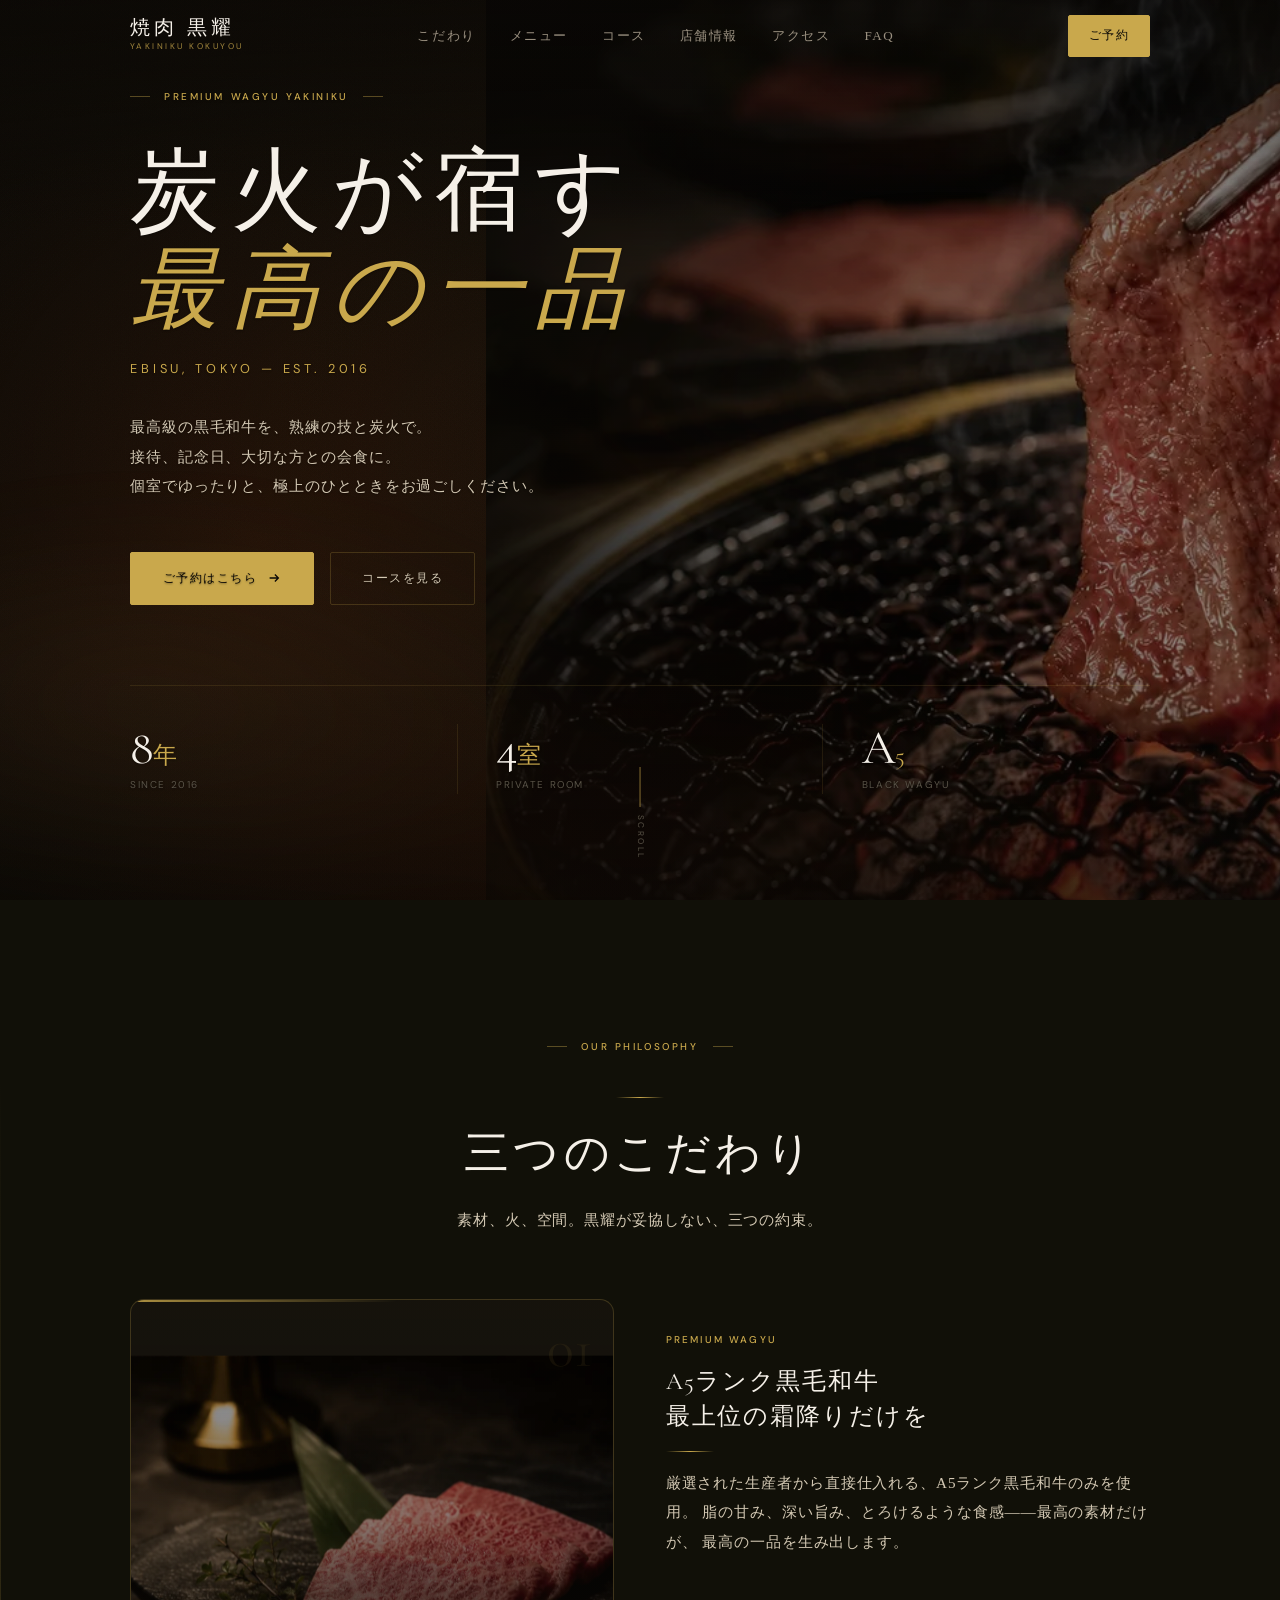
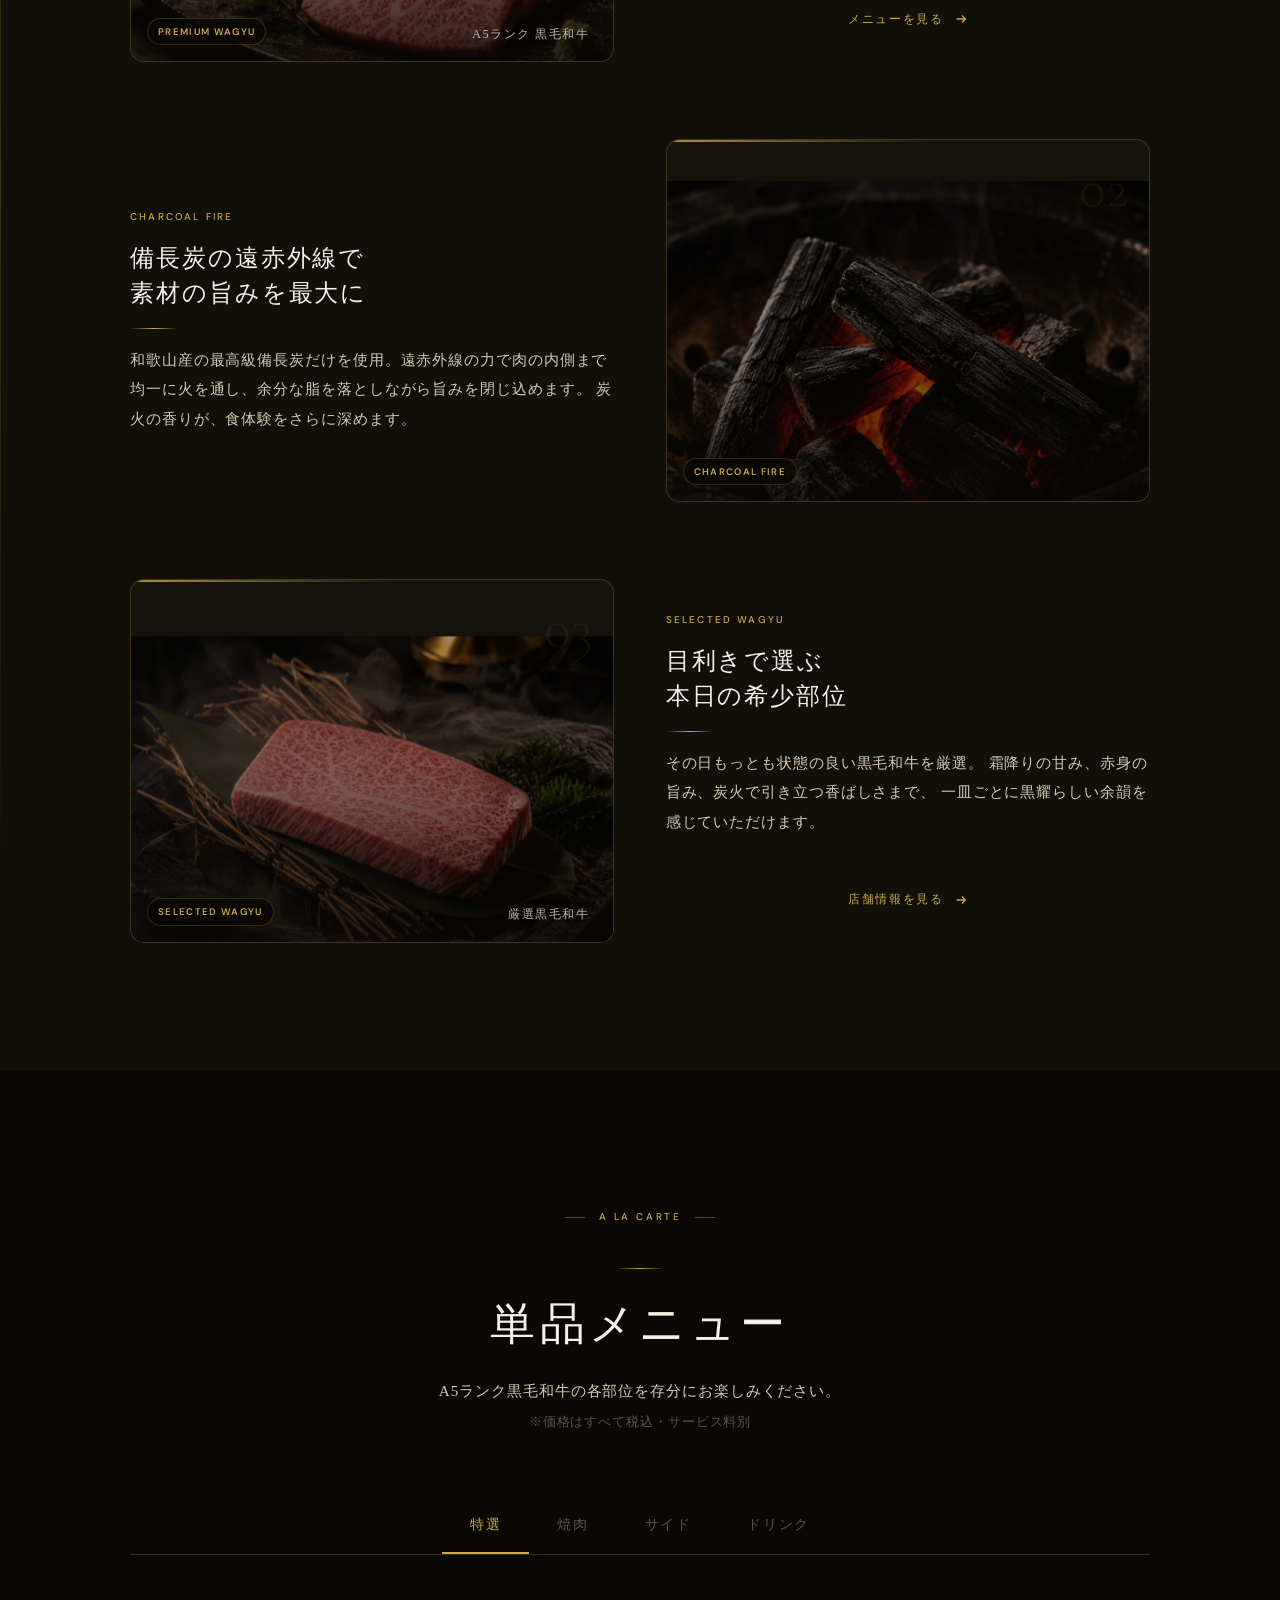
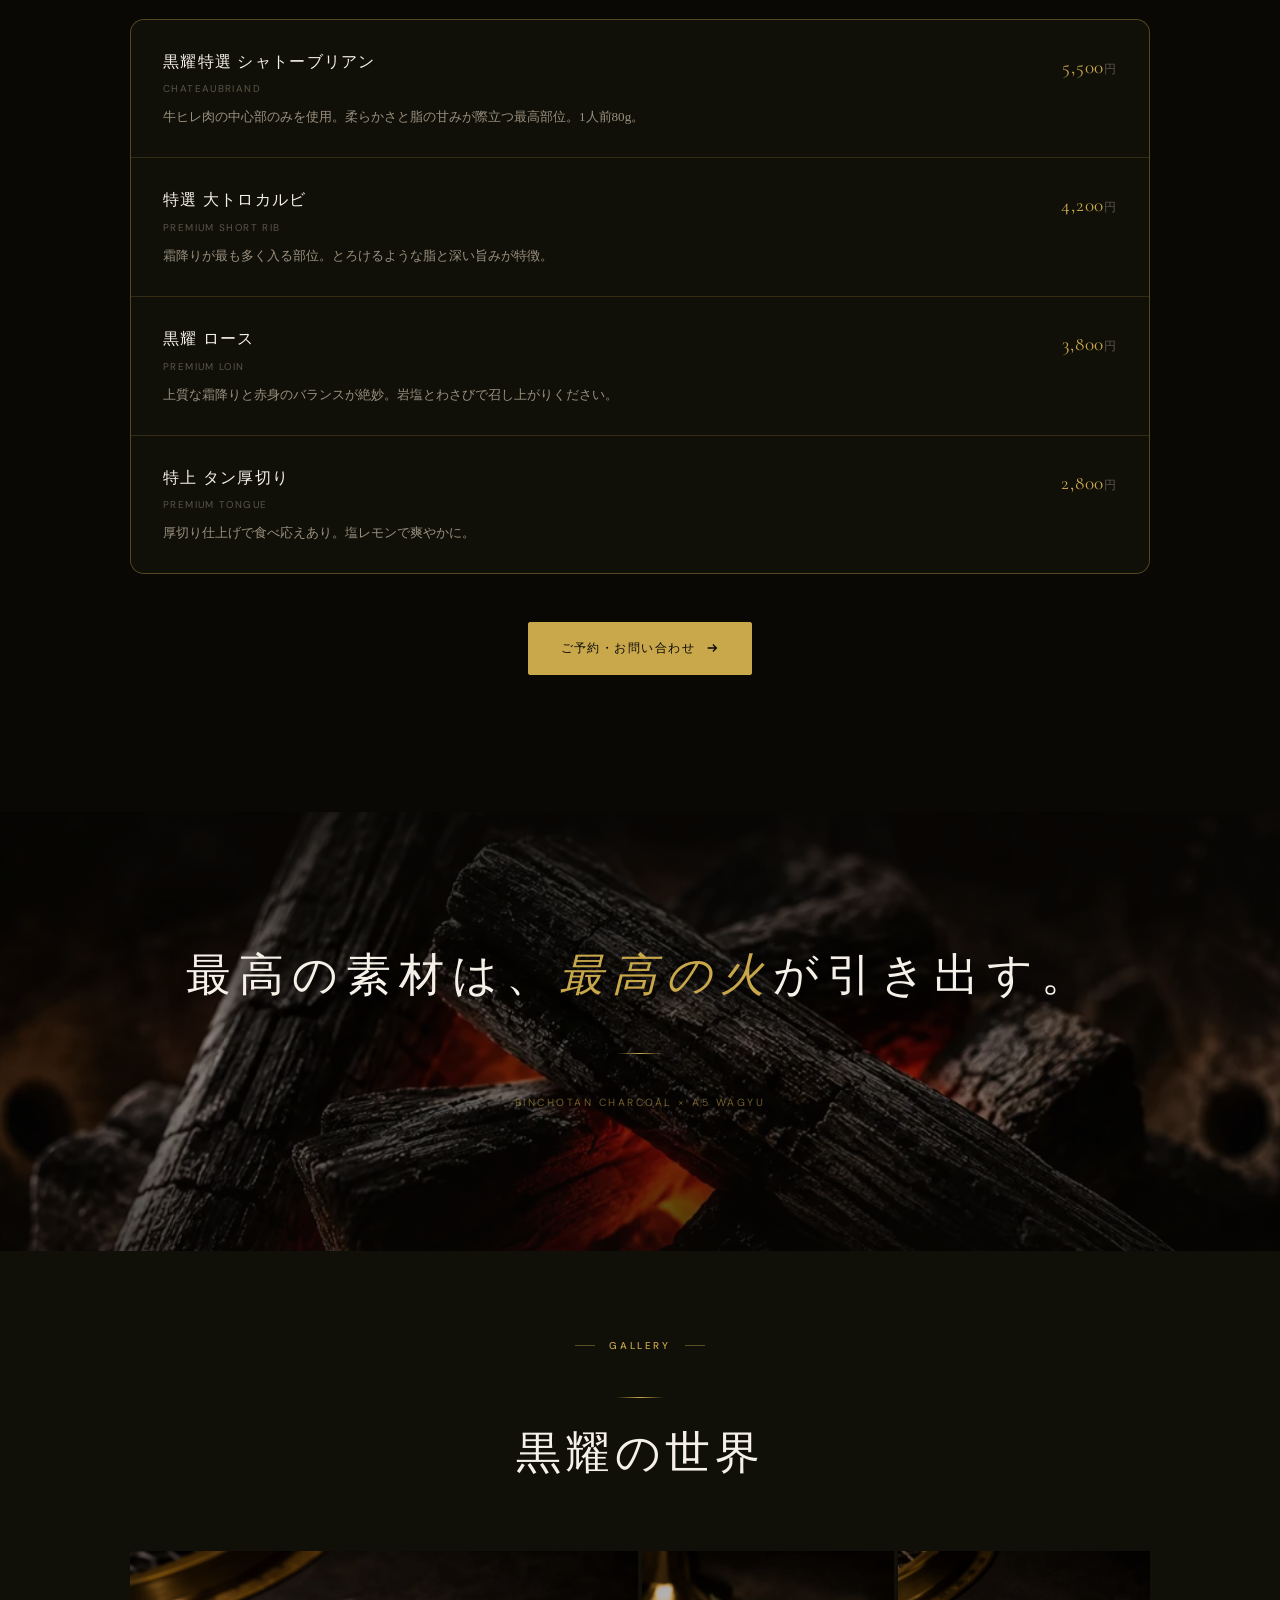
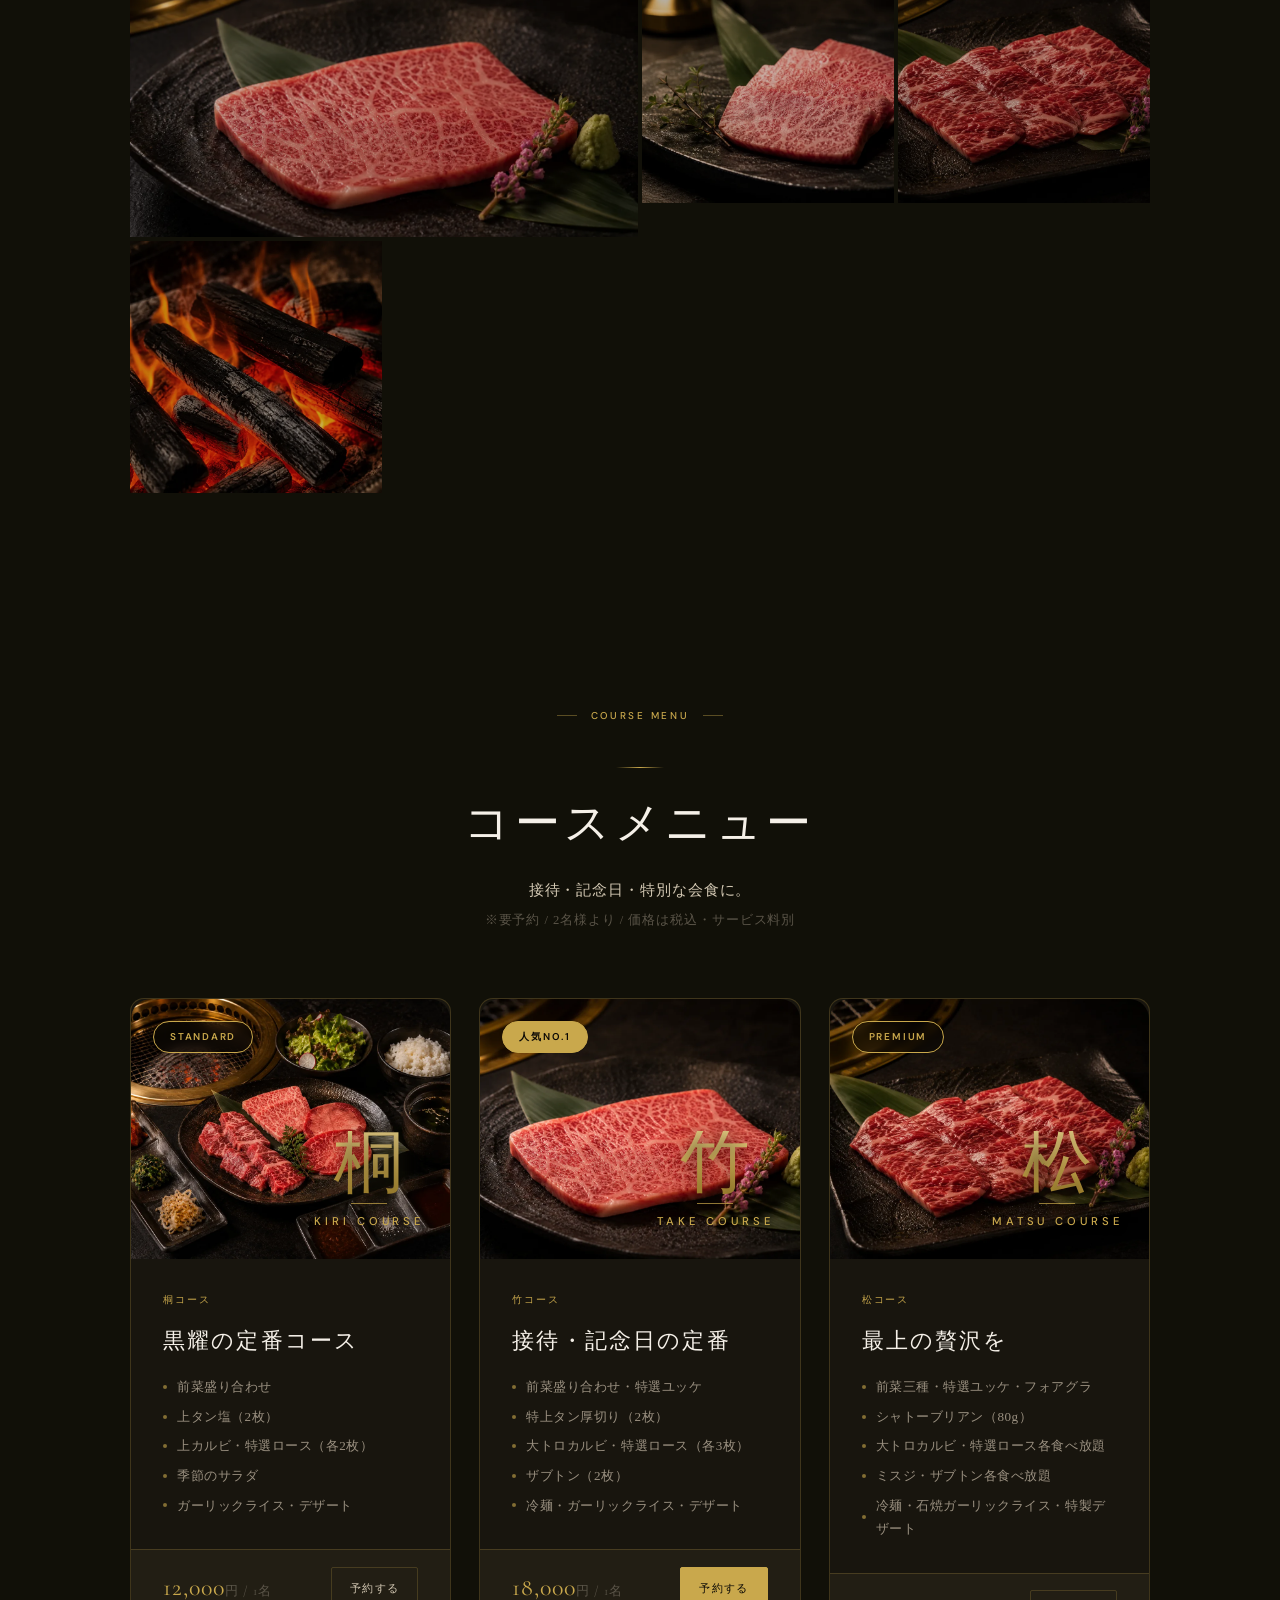
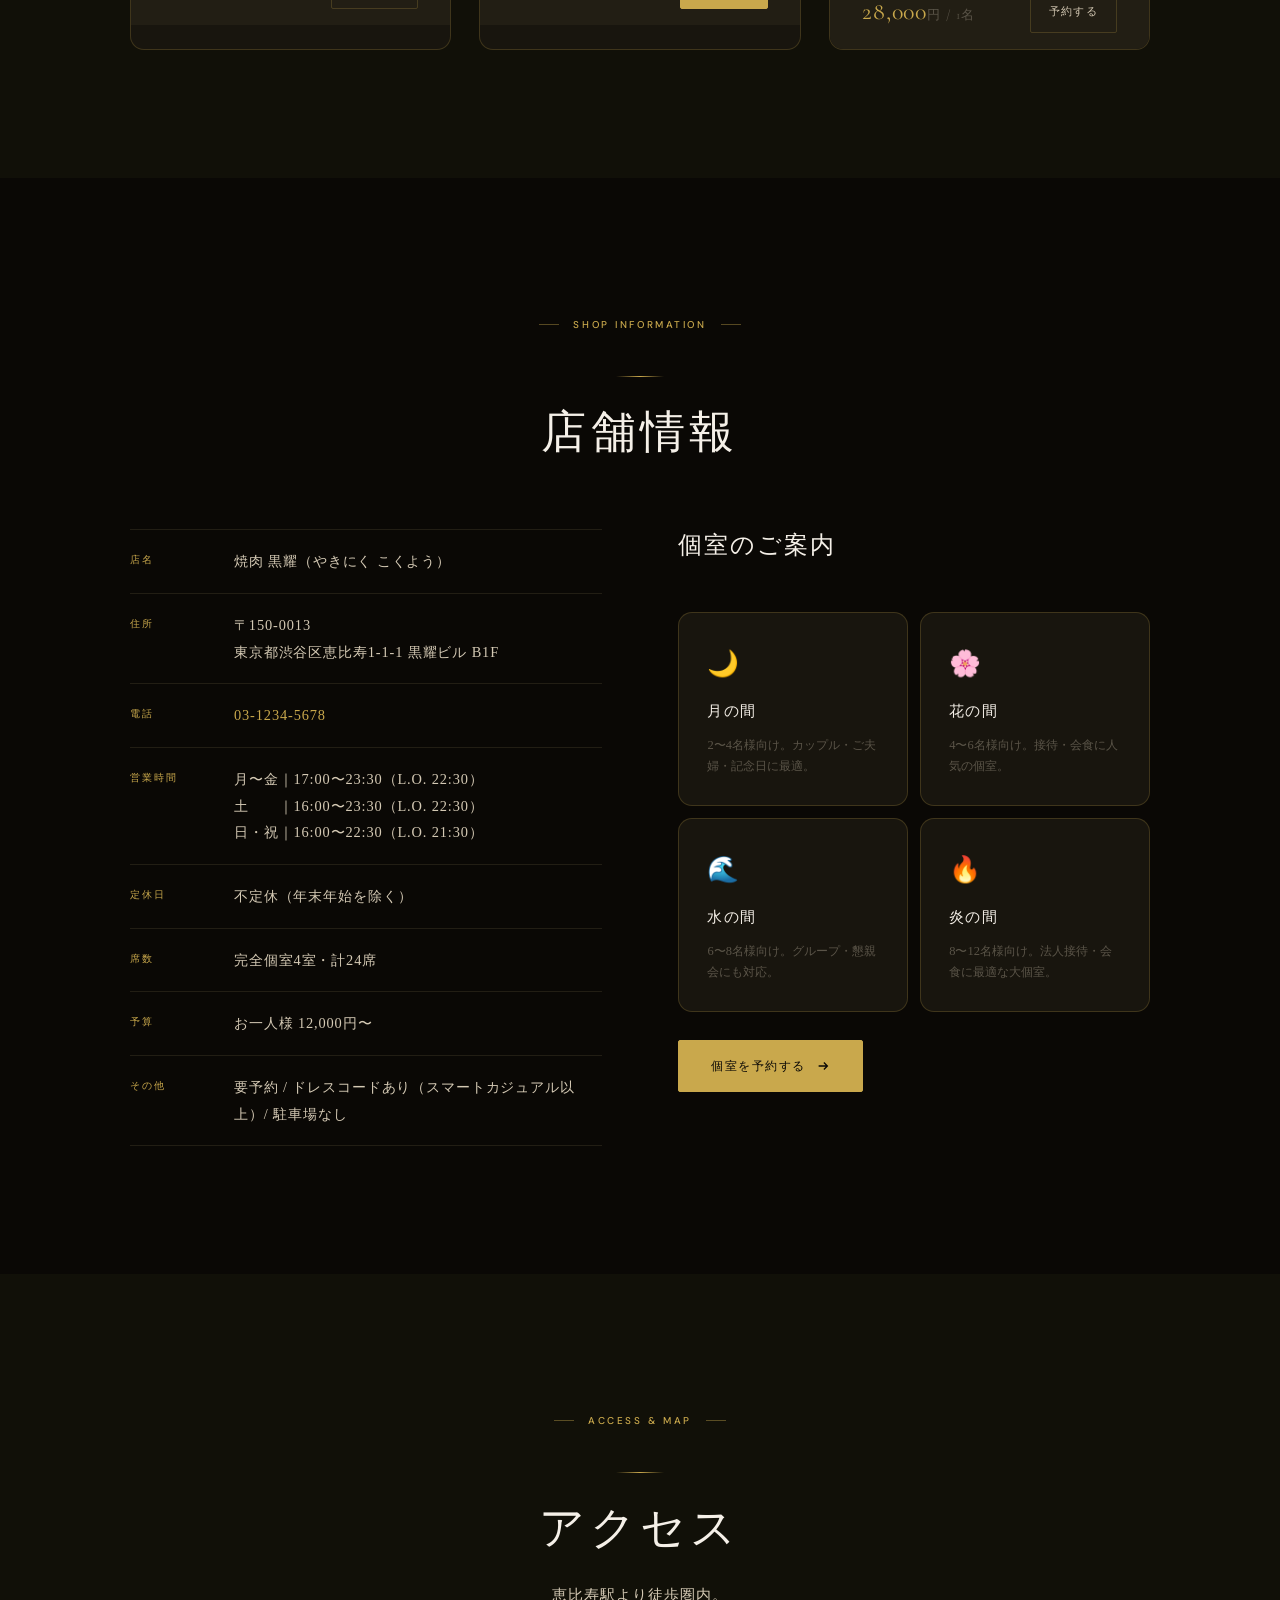
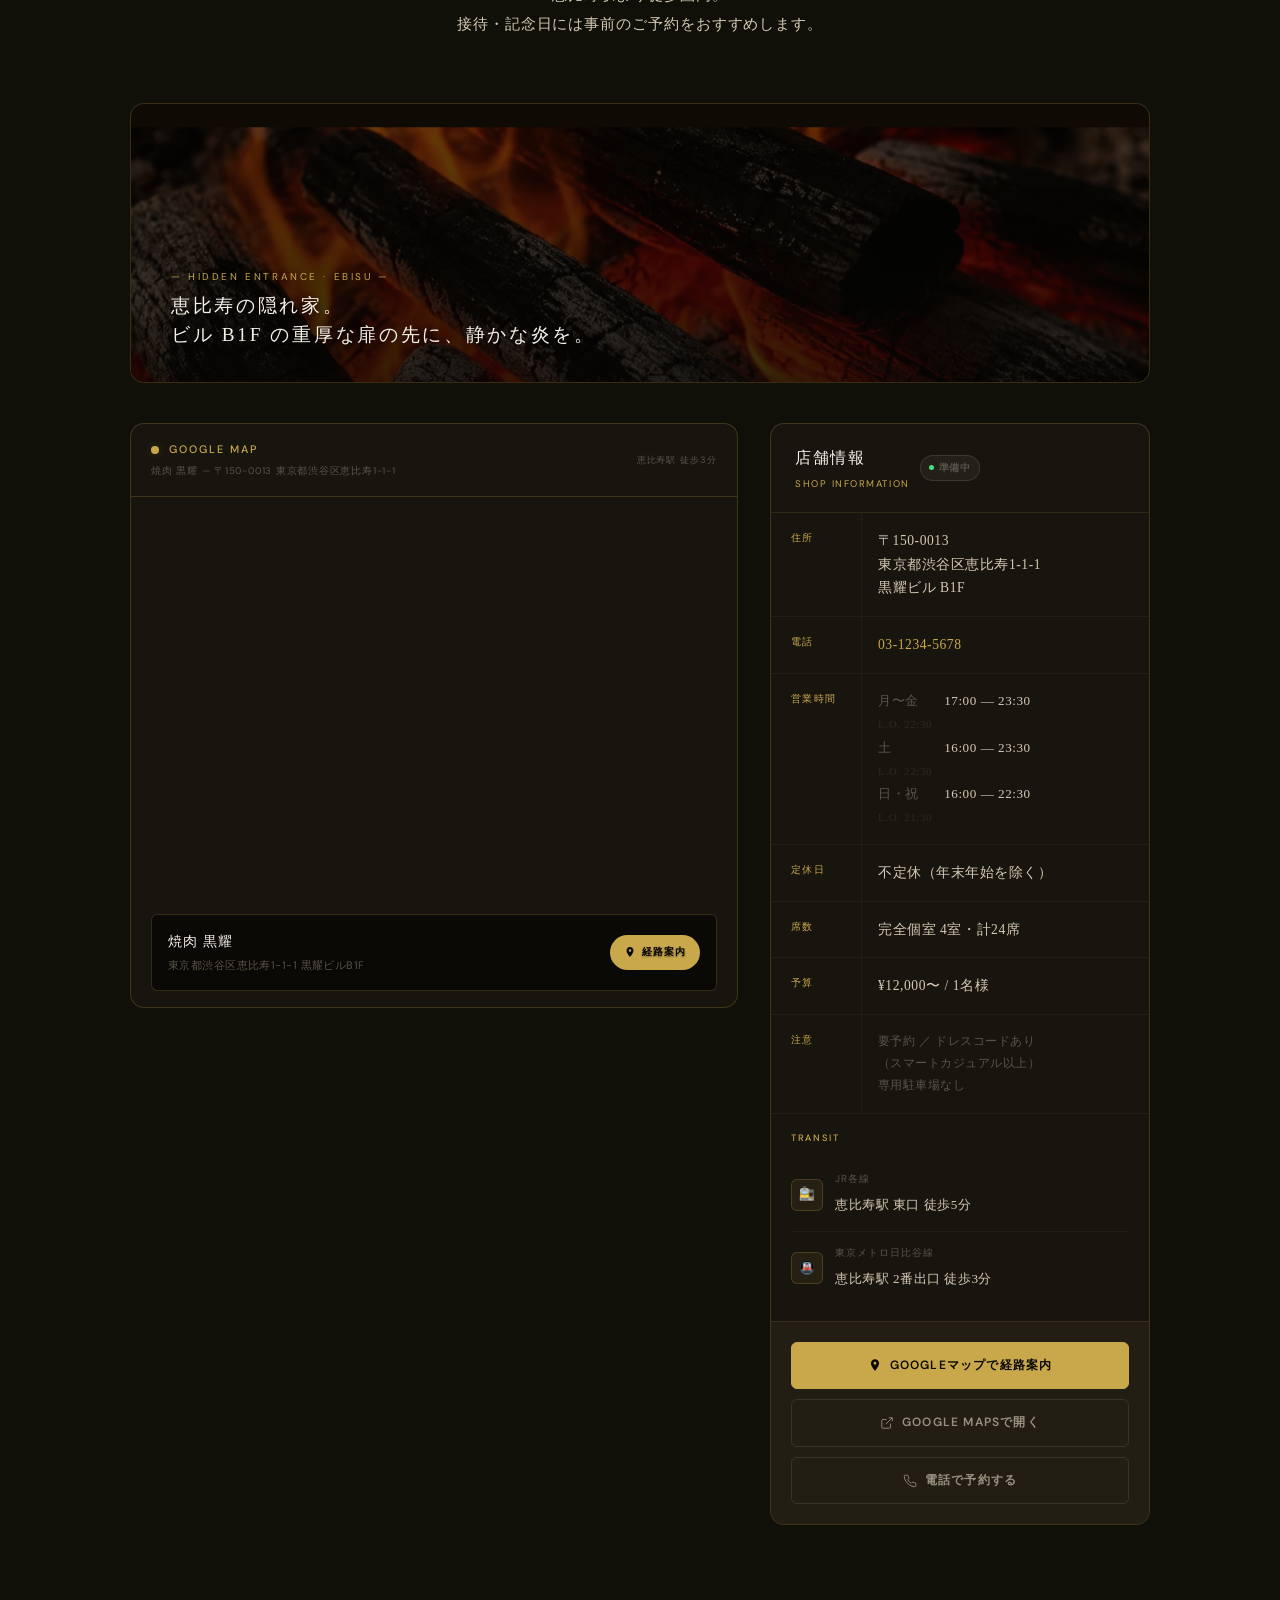
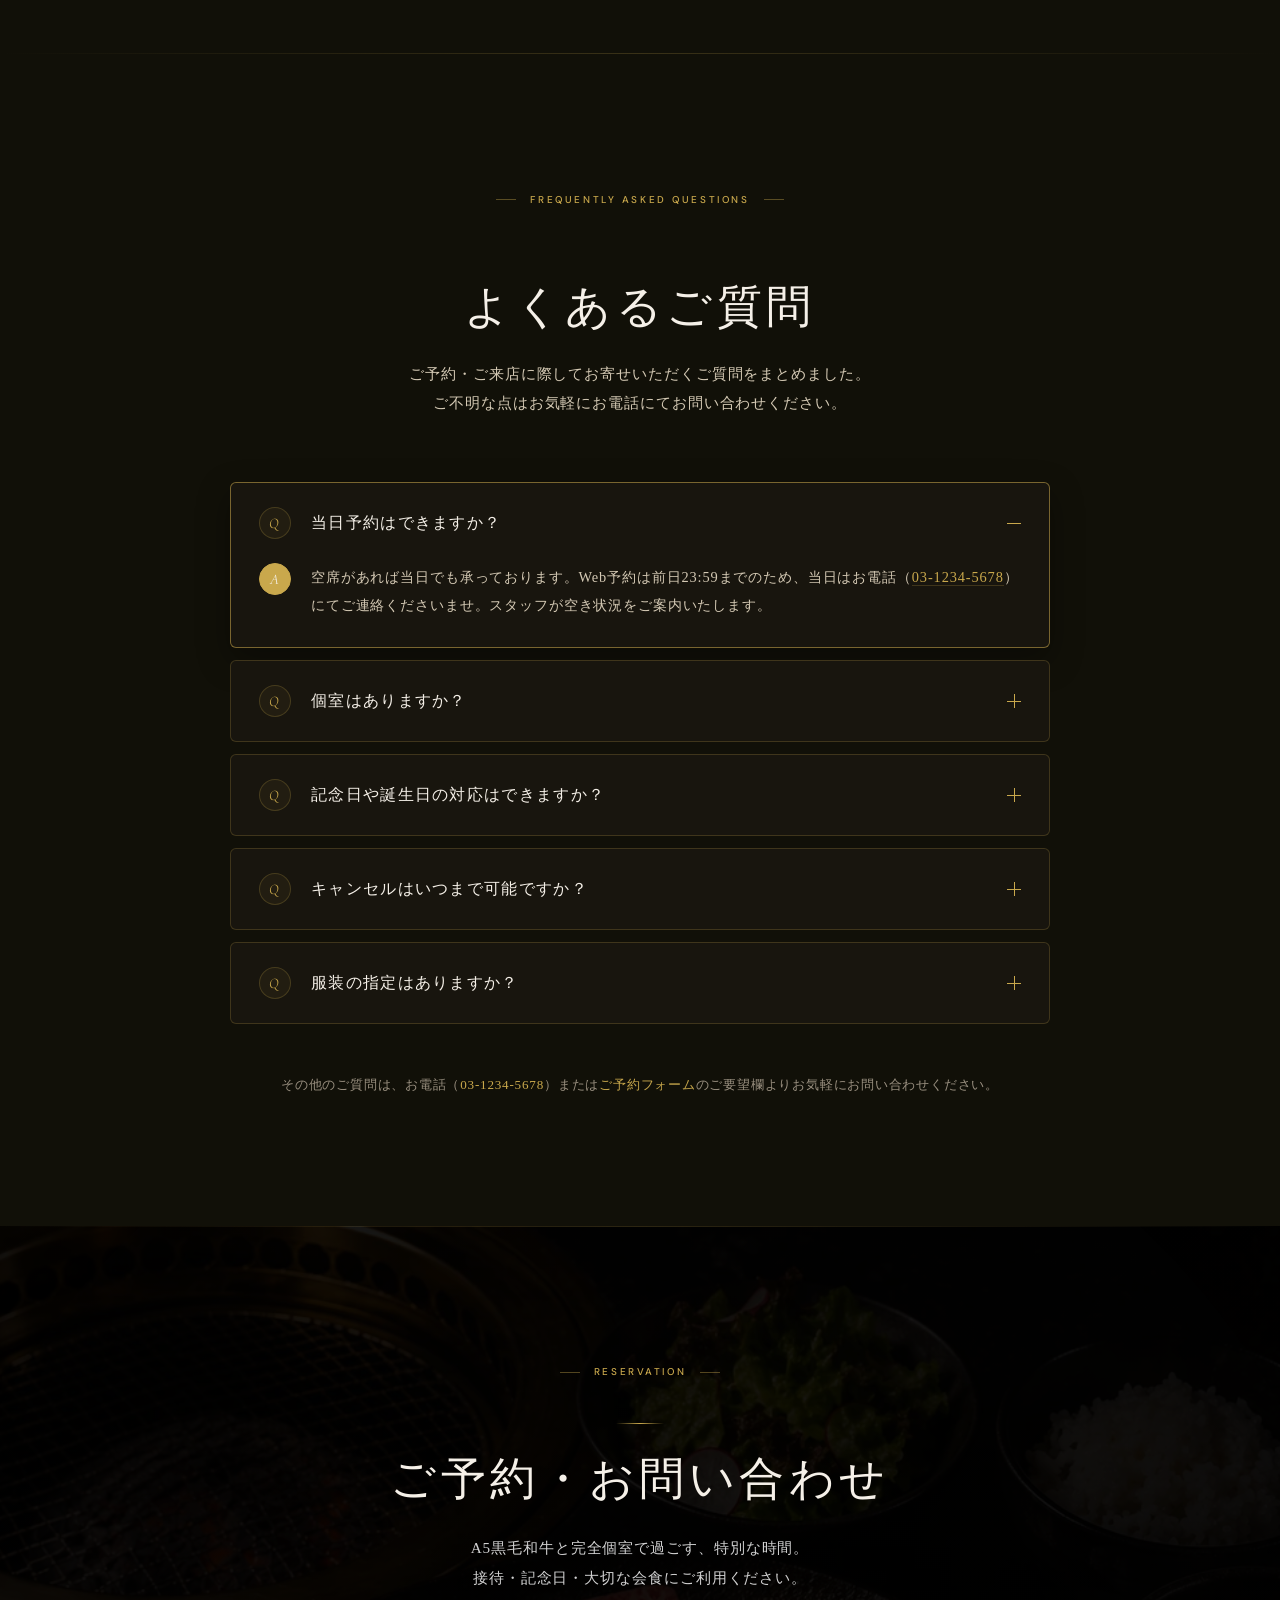
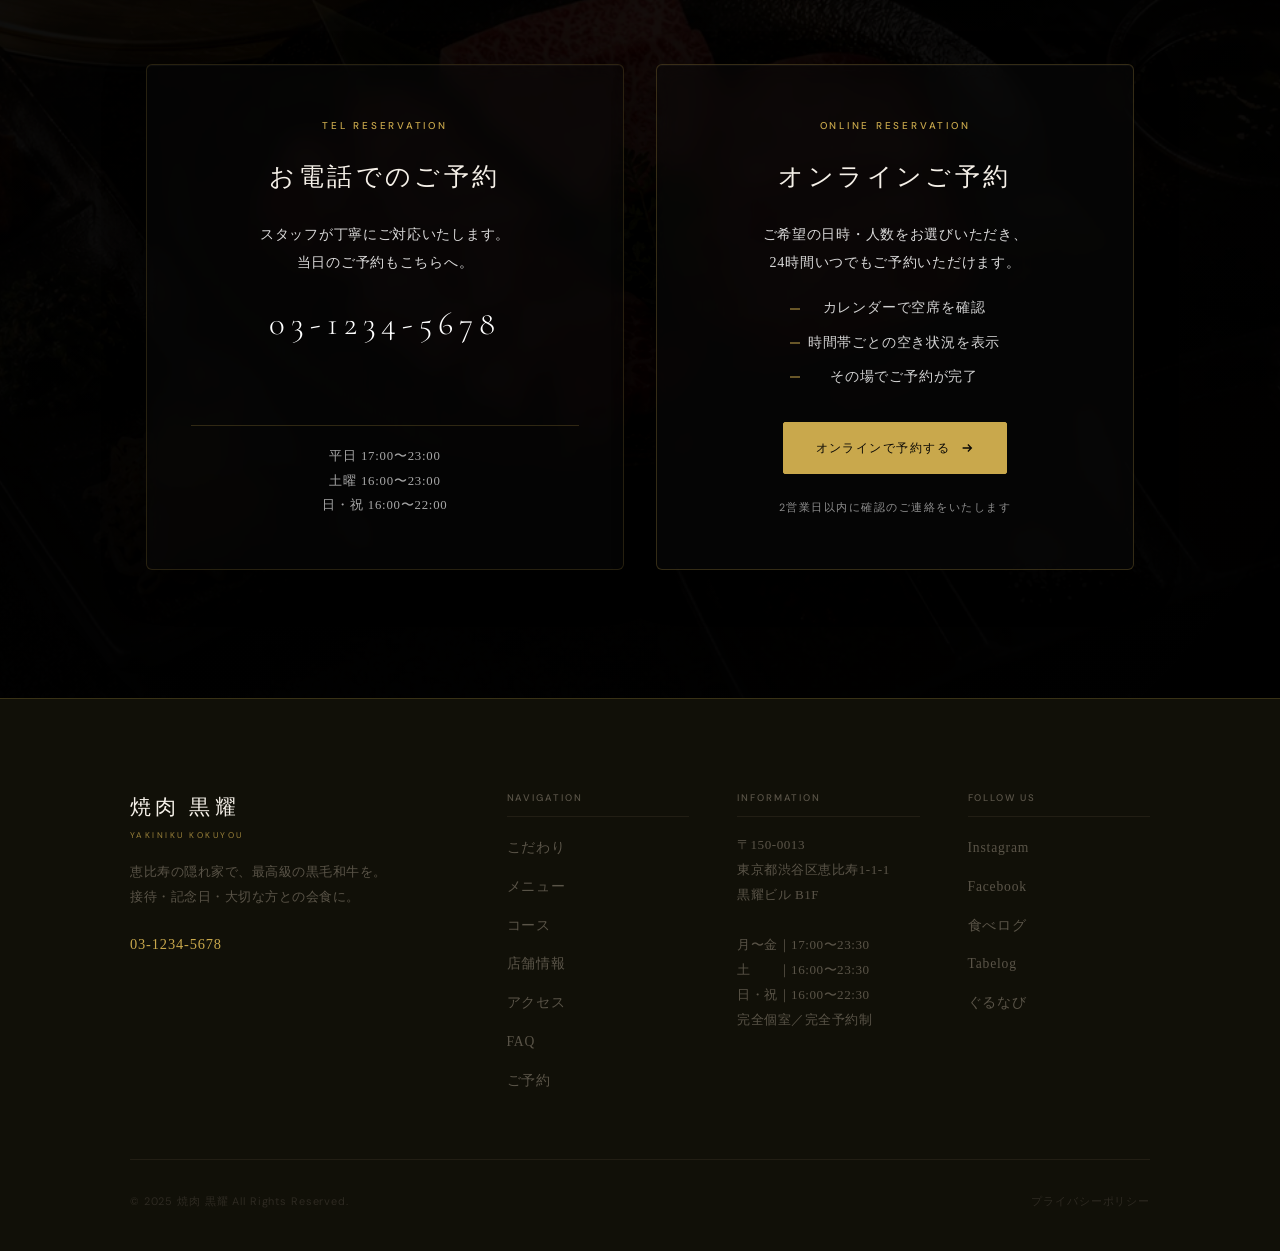
==== commit b698b52c: "Add files via upload" ====
--- a/index.html
+++ b/index.html
@@ -17,15 +17,15 @@
   <meta property="og:title"           content="焼肉 黒耀 | 恵比寿の高級焼肉">
   <meta property="og:description"     content="最高級黒毛和牛を個室で。接待・記念日・デートに選ばれる恵比寿の隠れ家。">
   <meta property="og:url"             content="https://yakiniku-kokuyou.jp/">
-  <meta property="og:image"           content="https://hirotonozaki.github.io/yakiniku-kokuyou/assets/images/preview-mockup.png">
-  <meta property="og:image:secure_url" content="https://hirotonozaki.github.io/yakiniku-kokuyou/assets/images/preview-mockup.png">
+  <meta property="og:image"           content="https://hirotonozaki.github.io/yakiniku-kokuyou/assets/images/ogp.jpg">
+  <meta property="og:image:secure_url" content="https://hirotonozaki.github.io/yakiniku-kokuyou/assets/images/ogp.jpg">
   <meta property="og:image:width"     content="1200">
   <meta property="og:image:height"    content="630">
   <meta property="og:image:alt"       content="焼肉 黒耀 ― 炭火と黒毛和牛">
   <meta name="twitter:card"           content="summary_large_image">
   <meta name="twitter:title"          content="焼肉 黒耀 | 恵比寿の高級焼肉">
   <meta name="twitter:description"    content="最高級黒毛和牛を個室で。接待・記念日・デートに選ばれる恵比寿の隠れ家。">
-  <meta name="twitter:image"          content="https://hirotonozaki.github.io/yakiniku-kokuyou/assets/images/preview-mockup.png">
+  <meta name="twitter:image"          content="https://hirotonozaki.github.io/yakiniku-kokuyou/assets/images/ogp.jpg">
   <meta name="theme-color"            content="#0a0805">
  
   <!-- 構造化データ（Restaurant） -->
@@ -131,8 +131,8 @@
       <a href="#faq"     class="header__nav-link">FAQ</a>
     </nav>
  
-    <div style="display:flex;align-items:center;gap:12px">
-      <a href="reserve.html" class="header__cta btn btn--gold" style="font-size:.72rem;padding:10px 20px">
+    <div class="header__actions">
+      <a href="reserve.html" class="header__cta btn btn--gold btn--sm">
         ご予約
       </a>
       <button
@@ -187,8 +187,8 @@
     </div>
  
     <h1 class="t-display hero__title">
-      <span style="display:block">炭火が宿す</span>
-      <span style="display:block;color:var(--gold);font-style:italic">最高の一品</span>
+      <span class="hero__title-line">炭火が宿す</span>
+      <span class="hero__title-line hero__title-line--accent">最高の一品</span>
     </h1>
  
     <p class="hero__subtitle">Ebisu, Tokyo — Est. 2016</p>
@@ -210,19 +210,18 @@
     </div>
  
     <!-- 実績バッジ -->
-    <div style="display:flex;gap:0;margin-top:clamp(48px,7vw,80px);padding-top:clamp(28px,3vw,40px);border-top:1px solid rgba(201,168,76,.12)"
-         data-reveal="fade" data-delay="2">
-      <div style="flex:1;display:flex;flex-direction:column;gap:4px;padding-right:clamp(16px,3vw,40px);border-right:1px solid rgba(201,168,76,.12)">
-        <span style="font-family:var(--f-min);font-size:clamp(1.8rem,4vw,3rem);font-weight:400;line-height:1;color:var(--white);letter-spacing:-.01em">8<span style="font-size:.5em;color:var(--gold)">年</span></span>
-        <span style="font-family:var(--f-ui);font-size:.62rem;letter-spacing:.16em;text-transform:uppercase;color:var(--white-4)">Since 2016</span>
-      </div>
-      <div style="flex:1;display:flex;flex-direction:column;gap:4px;padding-inline:clamp(16px,3vw,40px);border-right:1px solid rgba(201,168,76,.12)">
-        <span style="font-family:var(--f-min);font-size:clamp(1.8rem,4vw,3rem);font-weight:400;line-height:1;color:var(--white);letter-spacing:-.01em">4<span style="font-size:.5em;color:var(--gold)">室</span></span>
-        <span style="font-family:var(--f-ui);font-size:.62rem;letter-spacing:.16em;text-transform:uppercase;color:var(--white-4)">Private Room</span>
-      </div>
-      <div style="flex:1;display:flex;flex-direction:column;gap:4px;padding-left:clamp(16px,3vw,40px)">
-        <span style="font-family:var(--f-min);font-size:clamp(1.8rem,4vw,3rem);font-weight:400;line-height:1;color:var(--white);letter-spacing:-.01em">A<span style="font-size:.5em;color:var(--gold)">5</span></span>
-        <span style="font-family:var(--f-ui);font-size:.62rem;letter-spacing:.16em;text-transform:uppercase;color:var(--white-4)">Black Wagyu</span>
+    <div class="hero__stats" data-reveal="fade" data-delay="2">
+      <div class="hero__stat">
+        <span class="hero__stat-num">8<span class="hero__stat-num--accent">年</span></span>
+        <span class="hero__stat-label">Since 2016</span>
+      </div>
+      <div class="hero__stat">
+        <span class="hero__stat-num">4<span class="hero__stat-num--accent">室</span></span>
+        <span class="hero__stat-label">Private Room</span>
+      </div>
+      <div class="hero__stat">
+        <span class="hero__stat-num">A<span class="hero__stat-num--accent">5</span></span>
+        <span class="hero__stat-label">Black Wagyu</span>
       </div>
     </div>
   </div>
@@ -242,7 +241,7 @@
       <p class="label" data-reveal>Our Philosophy</p>
       <div class="gold-rule" data-reveal data-delay="1"></div>
       <h2 class="t-h2" data-reveal data-delay="2" id="concept-heading">三つのこだわり</h2>
-      <p class="t-body" data-reveal data-delay="3" style="max-width:480px;margin:20px auto 0">
+      <p class="t-body" data-reveal data-delay="3" class="lead-narrow">
         素材、火、空間。黒耀が妥協しない、三つの約束。
       </p>
     </div>
@@ -258,13 +257,13 @@
           <div class="concept-item__tag">Premium Wagyu</div>
           <!-- 牛イラスト -->
           <div class="concept-item__vis-text">
-            <p style="font-family:var(--f-jp);font-size:.78rem;letter-spacing:.12em;color:rgba(250,240,232,.75);text-shadow:0 1px 8px rgba(0,0,0,.8)">A5ランク 黒毛和牛</p>
+            <p class="img-caption">A5ランク 黒毛和牛</p>
           </div>
         </div>
         <div class="concept-item__text" data-reveal="right">
           <span class="concept-item__en">Premium Wagyu</span>
           <h3 class="t-h3">A5ランク黒毛和牛<br>最上位の霜降りだけを</h3>
-          <div class="gold-rule" style="margin:0"></div>
+          <div class="gold-rule gold-rule--flush"></div>
           <p class="t-body">
             厳選された生産者から直接仕入れる、A5ランク黒毛和牛のみを使用。
             脂の甘み、深い旨み、とろけるような食感——最高の素材だけが、
@@ -305,7 +304,7 @@
         <div class="concept-item__text" data-reveal="left">
           <span class="concept-item__en">Charcoal Fire</span>
           <h3 class="t-h3">備長炭の遠赤外線で<br>素材の旨みを最大に</h3>
-          <div class="gold-rule" style="margin:0"></div>
+          <div class="gold-rule gold-rule--flush"></div>
           <p class="t-body">
             和歌山産の最高級備長炭だけを使用。遠赤外線の力で肉の内側まで
             均一に火を通し、余分な脂を落としながら旨みを閉じ込めます。
@@ -323,13 +322,13 @@
           <div class="concept-item__tag">Selected Wagyu</div>
           <!-- 厳選和牛イメージ -->
           <div class="concept-item__vis-text">
-            <p style="font-family:var(--f-jp);font-size:.78rem;letter-spacing:.12em;color:rgba(250,240,232,.75);text-shadow:0 1px 8px rgba(0,0,0,.8)">厳選黒毛和牛</p>
+            <p class="img-caption">厳選黒毛和牛</p>
           </div>
         </div>
         <div class="concept-item__text" data-reveal="right">
           <span class="concept-item__en">Selected Wagyu</span>
           <h3 class="t-h3">目利きで選ぶ<br>本日の希少部位</h3>
-          <div class="gold-rule" style="margin:0"></div>
+          <div class="gold-rule gold-rule--flush"></div>
           <p class="t-body">
             その日もっとも状態の良い黒毛和牛を厳選。
             霜降りの甘み、赤身の旨み、炭火で引き立つ香ばしさまで、
@@ -357,9 +356,9 @@
       <p class="label" data-reveal>A La Carte</p>
       <div class="gold-rule" data-reveal data-delay="1"></div>
       <h2 class="t-h2" data-reveal data-delay="2" id="menu-heading">単品メニュー</h2>
-      <p class="t-body" data-reveal data-delay="3" style="max-width:440px;margin:20px auto 0">
+      <p class="t-body" data-reveal data-delay="3" class="lead-narrow--440">
         A5ランク黒毛和牛の各部位を存分にお楽しみください。<br>
-        <small style="color:var(--white-4)">※価格はすべて税込・サービス料別</small>
+        <small class="txt-note">※価格はすべて税込・サービス料別</small>
       </p>
     </div>
  
@@ -523,7 +522,7 @@
       </div>
     </div>
  
-    <div style="text-align:center;margin-top:48px" data-reveal>
+    <div class="menu-foot-cta" data-reveal>
       <a href="reserve.html" class="btn btn--gold">
         ご予約・お問い合わせ
         <svg class="btn__arr" viewBox="0 0 16 16" fill="none" stroke="currentColor" stroke-width="1.5" aria-hidden="true">
@@ -545,7 +544,7 @@
       最高の素材は、<em>最高の火</em>が引き出す。
     </p>
     <div class="gold-rule"></div>
-    <p style="font-family:var(--f-ui);font-size:.65rem;letter-spacing:.24em;text-transform:uppercase;color:rgba(201,168,76,.55)">
+    <p class="brand-meta">
       Binchotan Charcoal × A5 Wagyu
     </p>
   </div>
@@ -554,9 +553,9 @@
 <!-- ========================================================
   GALLERY（フォトギャラリー）
 ======================================================== -->
-<section class="section--sm" style="background:var(--bg-1);padding-block:clamp(56px,6vw,80px)" aria-labelledby="gallery-heading">
+<section class="section--sm section--gallery-bg" aria-labelledby="gallery-heading">
   <div class="container">
-    <div class="sec-head" style="margin-bottom:clamp(32px,4vw,48px)">
+    <div class="sec-head sec-head--gallery">
       <p class="label" data-reveal>Gallery</p>
       <div class="gold-rule" data-reveal data-delay="1"></div>
       <h2 class="t-h2" data-reveal data-delay="2" id="gallery-heading">黒耀の世界</h2>
@@ -582,7 +581,7 @@
         <div class="gallery-item__overlay"></div>
         <p class="gallery-item__cap">備長炭の炎</p>
       </div>
-      <div class="gallery-item" style="display:none" aria-hidden="true">
+      <div class="gallery-item gallery-item--hidden" aria-hidden="true">
         <div class="gallery-item__photo gp-5"></div>
         <div class="gallery-item__overlay"></div>
         <p class="gallery-item__cap">テイスティング</p>
@@ -600,9 +599,9 @@
       <p class="label" data-reveal>Course Menu</p>
       <div class="gold-rule" data-reveal data-delay="1"></div>
       <h2 class="t-h2" data-reveal data-delay="2" id="course-heading">コースメニュー</h2>
-      <p class="t-body" data-reveal data-delay="3" style="max-width:440px;margin:20px auto 0">
+      <p class="t-body" data-reveal data-delay="3" class="lead-narrow--440">
         接待・記念日・特別な会食に。<br>
-        <small style="color:var(--white-4)">※要予約 / 2名様より / 価格は税込・サービス料別</small>
+        <small class="txt-note">※要予約 / 2名様より / 価格は税込・サービス料別</small>
       </p>
     </div>
  
@@ -631,7 +630,7 @@
         </div>
         <div class="course-card__foot">
           <div class="course-card__price">12,000<small>円 / 1名</small></div>
-          <a href="reserve.html" class="btn btn--outline" style="font-size:.7rem;padding:10px 18px">予約する</a>
+          <a href="reserve.html" class="btn btn--outline btn--xs">予約する</a>
         </div>
       </article>
  
@@ -658,7 +657,7 @@
         </div>
         <div class="course-card__foot">
           <div class="course-card__price">18,000<small>円 / 1名</small></div>
-          <a href="reserve.html" class="btn btn--gold" style="font-size:.7rem;padding:10px 18px">予約する</a>
+          <a href="reserve.html" class="btn btn--gold btn--xs">予約する</a>
         </div>
       </article>
  
@@ -685,7 +684,7 @@
         </div>
         <div class="course-card__foot">
           <div class="course-card__price">28,000<small>円 / 1名</small></div>
-          <a href="reserve.html" class="btn btn--outline" style="font-size:.7rem;padding:10px 18px">予約する</a>
+          <a href="reserve.html" class="btn btn--outline btn--xs">予約する</a>
         </div>
       </article>
  
@@ -719,7 +718,7 @@
           <div class="info-row">
             <span class="info-key">電話</span>
             <span class="info-val">
-              <a href="tel:0312345678" style="color:var(--gold)">03-1234-5678</a>
+              <a href="tel:0312345678" class="lnk-gold">03-1234-5678</a>
             </span>
           </div>
           <div class="info-row">
@@ -750,7 +749,7 @@
       </div>
  
       <div data-reveal="right">
-        <h3 class="t-h3" style="margin-bottom:20px">個室のご案内</h3>
+        <h3 class="t-h3 t-h3--private">個室のご案内</h3>
         <div class="private-rooms">
           <div class="room-card">
             <div class="room-card__icon" aria-hidden="true">🌙</div>
@@ -773,7 +772,7 @@
             <div class="room-card__desc">8〜12名様向け。法人接待・会食に最適な大個室。</div>
           </div>
         </div>
-        <div style="margin-top:28px">
+        <div class="private-cta-wrap">
           <a href="reserve.html" class="btn btn--gold">
             個室を予約する
             <svg class="btn__arr" viewBox="0 0 16 16" fill="none" stroke="currentColor" stroke-width="1.5" aria-hidden="true">
@@ -798,7 +797,7 @@
       <p class="label" data-reveal>Access &amp; Map</p>
       <div class="gold-rule" data-reveal data-delay="1"></div>
       <h2 class="t-h2" data-reveal data-delay="2" id="access-heading">アクセス</h2>
-      <p class="t-body" data-reveal data-delay="3" style="max-width:440px;margin:16px auto 0">
+      <p class="t-body" data-reveal data-delay="3" class="lead-narrow--440 lead-narrow--mt16">
         恵比寿駅より徒歩圏内。<br>接待・記念日には事前のご予約をおすすめします。
       </p>
     </div>
@@ -824,12 +823,12 @@
             <div class="access-map-header__label">
               Google Map
             </div>
-            <div style="font-family:var(--f-ui);font-size:.6rem;letter-spacing:.08em;color:var(--white-4);margin-top:3px">
+            <div class="txt-caption">
               焼肉 黒耀 — 〒150-0013 東京都渋谷区恵比寿1-1-1
             </div>
           </div>
           <div class="access-map-header__address">
-            <div style="font-family:var(--f-ui);font-size:.58rem;letter-spacing:.1em;text-transform:uppercase;color:var(--white-4)">恵比寿駅 徒歩3分</div>
+            <div class="txt-caption txt-caption--upper">恵比寿駅 徒歩3分</div>
           </div>
         </div>
  
@@ -839,7 +838,7 @@
             src="https://maps.google.com/maps?q=%E6%9D%B1%E4%BA%AC%E9%83%BD%E6%B8%8B%E8%B0%B7%E5%8C%BA%E6%81%B5%E6%AF%941-1-1&t=&z=17&ie=UTF8&iwloc=&output=embed"
             width="100%"
             height="100%"
-            style="border:0;display:block"
+            class="map-iframe"
             allowfullscreen
             loading="lazy"
             referrerpolicy="no-referrer-when-downgrade"
@@ -865,8 +864,8 @@
         </div>
  
         <!-- モバイル：電車アクセス（SP時は地図直下） -->
-        <div style="margin-top:16px;display:block" class="transit-mobile-only">
-          <div style="font-family:var(--f-ui);font-size:.6rem;font-weight:500;letter-spacing:.18em;text-transform:uppercase;color:var(--gold);margin-bottom:12px;padding-bottom:10px;border-bottom:1px solid var(--gold-line)">
+        <div class="transit-mobile-wrap transit-mobile-only">
+          <div class="transit-heading">
             Transit Access
           </div>
           <div class="transit-list">
@@ -932,13 +931,13 @@
           <div class="access-row">
             <div class="access-row__key">営業時間</div>
             <div class="access-row__val" id="hours-table">
-              <span style="display:grid;grid-template-columns:auto 1fr;gap:2px 12px;font-size:.82rem">
-                <span style="color:var(--white-4)">月〜金</span><span>17:00 — 23:30</span>
-                <span style="color:var(--white-5);font-size:.7rem;align-self:end">L.O. 22:30</span><span></span>
-                <span style="color:var(--white-4)">土</span><span>16:00 — 23:30</span>
-                <span style="color:var(--white-5);font-size:.7rem;align-self:end">L.O. 22:30</span><span></span>
-                <span style="color:var(--white-4)">日・祝</span><span>16:00 — 22:30</span>
-                <span style="color:var(--white-5);font-size:.7rem;align-self:end">L.O. 21:30</span><span></span>
+              <span class="hours-grid">
+                <span class="hours-grid__day">月〜金</span><span>17:00 — 23:30</span>
+                <span class="hours-grid__lo">L.O. 22:30</span><span></span>
+                <span class="hours-grid__day">土</span><span>16:00 — 23:30</span>
+                <span class="hours-grid__lo">L.O. 22:30</span><span></span>
+                <span class="hours-grid__day">日・祝</span><span>16:00 — 22:30</span>
+                <span class="hours-grid__lo">L.O. 21:30</span><span></span>
               </span>
             </div>
           </div>
@@ -960,7 +959,7 @@
  
           <div class="access-row">
             <div class="access-row__key">注意</div>
-            <div class="access-row__val" style="font-size:.78rem;color:var(--white-4)">
+            <div class="access-row__val access-row__val--sm">
               要予約 ／ ドレスコードあり<br>
               （スマートカジュアル以上）<br>
               専用駐車場なし
@@ -970,9 +969,9 @@
         </div><!-- /access-table -->
  
         <!-- 電車アクセス（デスクトップ表示） -->
-        <div style="padding:16px 20px;border-top:1px solid rgba(255,255,255,.04)" class="transit-desktop-only">
-          <div style="font-family:var(--f-ui);font-size:.58rem;font-weight:500;letter-spacing:.18em;text-transform:uppercase;color:var(--gold);margin-bottom:12px">Transit</div>
-          <div class="transit-list" style="padding:0">
+        <div class="transit-desktop-wrap transit-desktop-only">
+          <div class="transit-heading transit-heading--desktop">Transit</div>
+          <div class="transit-list transit-list--flush">
             <div class="transit-item">
               <div class="transit-item__line" aria-hidden="true">🚉</div>
               <div>
@@ -1041,7 +1040,7 @@
       <p class="label" data-reveal>Frequently Asked Questions</p>
       <div class="gold-rule" data-reveal data-delay="1"></div>
       <h2 class="t-h2" data-reveal data-delay="2" id="faq-heading">よくあるご質問</h2>
-      <p class="t-body" data-reveal data-delay="3" style="max-width:520px;margin:20px auto 0">
+      <p class="t-body" data-reveal data-delay="3" class="lead-narrow--520">
         ご予約・ご来店に際してお寄せいただくご質問をまとめました。<br>
         ご不明な点はお気軽にお電話にてお問い合わせください。
       </p>
@@ -1094,7 +1093,7 @@
         <div class="faq-item__a">
           <span class="faq-item__mark faq-item__mark--a" aria-hidden="true">A</span>
           <p>前日18:00までは無料でキャンセル可能です。それ以降は下記のキャンセル料を頂戴しております。<br>
-            <small style="color:var(--white-3)">前日18:00以降・当日キャンセル：コース料金の50%／無連絡キャンセル：100%</small></p>
+            <small class="faq-cancel-note">前日18:00以降・当日キャンセル：コース料金の50%／無連絡キャンセル：100%</small></p>
         </div>
       </details>
  
@@ -1113,7 +1112,7 @@
     </div>
  
     <p class="faq-foot t-sm" data-reveal>
-      その他のご質問は、お電話（<a href="tel:0312345678" style="color:var(--gold)">03-1234-5678</a>）または<a href="reserve.html" style="color:var(--gold)">ご予約フォーム</a>のご要望欄よりお気軽にお問い合わせください。
+      その他のご質問は、お電話（<a href="tel:0312345678" class="lnk-gold">03-1234-5678</a>）または<a href="reserve.html" class="lnk-gold">ご予約フォーム</a>のご要望欄よりお気軽にお問い合わせください。
     </p>
  
   </div>
@@ -1126,16 +1125,6 @@
   class="reserve-sec"
   id="reserve"
   aria-labelledby="reserve-heading"
-  style="
-    background-image:
-      linear-gradient(rgba(0,0,0,.72), rgba(0,0,0,.86)),
-      url('assets/images/course-main.jpg');
-    background-size: cover;
-    background-position: center;
-    background-repeat: no-repeat;
-    position: relative;
-    overflow: hidden;
-  "
 >
 
   <!-- 暗めオーバーレイ -->
@@ -1314,7 +1303,7 @@
           恵比寿の隠れ家で、最高級の黒毛和牛を。<br>
           接待・記念日・大切な方との会食に。
         </p>
-        <a href="tel:0312345678" style="color:var(--gold);font-size:.9rem;letter-spacing:.06em">
+        <a href="tel:0312345678" class="contact-tel--gold">
           03-1234-5678
         </a>
       </div>
--- a/css/style.css
+++ b/css/style.css
@@ -439,9 +439,25 @@
    ・background-color はフォールバック (写真未読込時の崩れ防止) */
 .hero__img-bg {
   position:absolute; inset:-10%;
+  /* 画像最適化: WebP優先、JPEG フォールバック（宣言順フォールバック） */
   background:
     linear-gradient(to right, rgba(10,8,5,.9) 0%, rgba(10,8,5,.6) 35%, rgba(10,8,5,.2) 70%, rgba(10,8,5,.05) 100%),
     url('../assets/images/hero-main.jpg') 60% center / cover no-repeat;
+  background-image:
+    linear-gradient(to right, rgba(10,8,5,.9) 0%, rgba(10,8,5,.6) 35%, rgba(10,8,5,.2) 70%, rgba(10,8,5,.05) 100%),
+    -webkit-image-set(
+      url('../assets/images/hero-main.webp') type('image/webp') 1x,
+      url('../assets/images/hero-main.jpg') type('image/jpeg') 1x
+    );
+  background-image:
+    linear-gradient(to right, rgba(10,8,5,.9) 0%, rgba(10,8,5,.6) 35%, rgba(10,8,5,.2) 70%, rgba(10,8,5,.05) 100%),
+    image-set(
+      url('../assets/images/hero-main.webp') type('image/webp') 1x,
+      url('../assets/images/hero-main.jpg') type('image/jpeg') 1x
+    );
+  background-position: 0 0, 60% center;
+  background-size: auto, cover;
+  background-repeat: no-repeat, no-repeat;
   background-color: #1a0c04;          /* フォールバック */
   filter: brightness(.85) saturate(.92);
   transition: transform 0.8s var(--ease-out);
@@ -690,16 +706,34 @@
 /* 桐コース */
 .thumb-a {
   background-image: url("../assets/images/course-main.jpg");
+  background-image: -webkit-image-set(
+    url("../assets/images/course-main.webp") type("image/webp") 1x,
+    url("../assets/images/course-main.jpg") type("image/jpeg") 1x);
+  background-image: image-set(
+    url("../assets/images/course-main.webp") type("image/webp") 1x,
+    url("../assets/images/course-main.jpg") type("image/jpeg") 1x);
 }
  
 /* 竹コース */
 .thumb-b {
   background-image: url("../assets/images/menu-wagyu.jpg");
+  background-image: -webkit-image-set(
+    url("../assets/images/menu-wagyu.webp") type("image/webp") 1x,
+    url("../assets/images/menu-wagyu.jpg") type("image/jpeg") 1x);
+  background-image: image-set(
+    url("../assets/images/menu-wagyu.webp") type("image/webp") 1x,
+    url("../assets/images/menu-wagyu.jpg") type("image/jpeg") 1x);
 }
  
 /* 松コース */
 .thumb-c {
   background-image: url("../assets/images/menu-harami.jpg");
+  background-image: -webkit-image-set(
+    url("../assets/images/menu-harami.webp") type("image/webp") 1x,
+    url("../assets/images/menu-harami.jpg") type("image/jpeg") 1x);
+  background-image: image-set(
+    url("../assets/images/menu-harami.webp") type("image/webp") 1x,
+    url("../assets/images/menu-harami.jpg") type("image/jpeg") 1x);
 }
 /* バッジ — 参考画像の "金枠ピル" を踏襲。基本は枠線のみで金色文字、強調系のみ塗りつぶし */
 .course-card__badge {
@@ -878,6 +912,19 @@
     linear-gradient(to bottom, rgba(10,8,5,.45) 0%, rgba(10,8,5,.78) 100%),
     /* 暗めの和モダン高級焼肉店内装 */
     url('../assets/images/access-store.jpg') center 55% / cover no-repeat;
+  background-image:
+    linear-gradient(to bottom, rgba(10,8,5,.45) 0%, rgba(10,8,5,.78) 100%),
+    -webkit-image-set(
+      url('../assets/images/access-store.webp') type('image/webp') 1x,
+      url('../assets/images/access-store.jpg') type('image/jpeg') 1x);
+  background-image:
+    linear-gradient(to bottom, rgba(10,8,5,.45) 0%, rgba(10,8,5,.78) 100%),
+    image-set(
+      url('../assets/images/access-store.webp') type('image/webp') 1x,
+      url('../assets/images/access-store.jpg') type('image/jpeg') 1x);
+  background-position: 0 0, center 55%;
+  background-size: auto, cover;
+  background-repeat: no-repeat, no-repeat;
   background-color: #100a04;
   filter: brightness(.7) saturate(.95);
   transition: transform 1s var(--ease-out), filter .8s;
@@ -1308,6 +1355,16 @@
   background-image:
     linear-gradient(rgba(0,0,0,.72), rgba(0,0,0,.86)),
     url("../assets/images/course-main.jpg");
+  background-image:
+    linear-gradient(rgba(0,0,0,.72), rgba(0,0,0,.86)),
+    -webkit-image-set(
+      url("../assets/images/course-main.webp") type("image/webp") 1x,
+      url("../assets/images/course-main.jpg") type("image/jpeg") 1x);
+  background-image:
+    linear-gradient(rgba(0,0,0,.72), rgba(0,0,0,.86)),
+    image-set(
+      url("../assets/images/course-main.webp") type("image/webp") 1x,
+      url("../assets/images/course-main.jpg") type("image/jpeg") 1x);
   background-size: cover;
   background-position: center;
   background-repeat: no-repeat;
@@ -1586,6 +1643,19 @@
   background:
     linear-gradient(to bottom, rgba(10,8,5,.8) 0%, rgba(10,8,5,.25) 45%, rgba(10,8,5,.8) 100%),
     url('../assets/images/concept-charcoal.jpg') center 40% / cover no-repeat;
+  background-image:
+    linear-gradient(to bottom, rgba(10,8,5,.8) 0%, rgba(10,8,5,.25) 45%, rgba(10,8,5,.8) 100%),
+    -webkit-image-set(
+      url('../assets/images/concept-charcoal.webp') type('image/webp') 1x,
+      url('../assets/images/concept-charcoal.jpg') type('image/jpeg') 1x);
+  background-image:
+    linear-gradient(to bottom, rgba(10,8,5,.8) 0%, rgba(10,8,5,.25) 45%, rgba(10,8,5,.8) 100%),
+    image-set(
+      url('../assets/images/concept-charcoal.webp') type('image/webp') 1x,
+      url('../assets/images/concept-charcoal.jpg') type('image/jpeg') 1x);
+  background-position: 0 0, center 40%;
+  background-size: auto, cover;
+  background-repeat: no-repeat, no-repeat;
   background-color: #200a02;          /* フォールバック */
   filter: brightness(.78) saturate(.95);
   will-change: transform;
@@ -1667,17 +1737,57 @@
    gp-4：備長炭の熾火クローズアップ
    gp-5：黒皿に盛られた高級和牛
    ※ filter:brightness は .gallery-item__photo 側で一括 0.8 を適用 */
-.gp-1 { background-image:url('../assets/images/menu-wagyu.jpg'); background-color:#1a0c04; }
-.gp-2 { background-image:url('../assets/images/concept-wagyu.jpg');  background-color:#120a04; }
-.gp-3 { background-image:url('../assets/images/menu-harami.jpg');  background-color:#160e04; }
-.gp-4 { background-image:url('../assets/images/access-store.jpg');  background-color:#1a0802; }
-.gp-5 { background-image:url('../assets/images/concept-room.jpg');  background-color:#160e04; }
+.gp-1 {
+  background-image: url('../assets/images/menu-wagyu.jpg');
+  background-image: -webkit-image-set(url('../assets/images/menu-wagyu.webp') type('image/webp') 1x, url('../assets/images/menu-wagyu.jpg') type('image/jpeg') 1x);
+  background-image: image-set(url('../assets/images/menu-wagyu.webp') type('image/webp') 1x, url('../assets/images/menu-wagyu.jpg') type('image/jpeg') 1x);
+  background-color:#1a0c04;
+}
+.gp-2 {
+  background-image: url('../assets/images/concept-wagyu.jpg');
+  background-image: -webkit-image-set(url('../assets/images/concept-wagyu.webp') type('image/webp') 1x, url('../assets/images/concept-wagyu.jpg') type('image/jpeg') 1x);
+  background-image: image-set(url('../assets/images/concept-wagyu.webp') type('image/webp') 1x, url('../assets/images/concept-wagyu.jpg') type('image/jpeg') 1x);
+  background-color:#120a04;
+}
+.gp-3 {
+  background-image: url('../assets/images/menu-harami.jpg');
+  background-image: -webkit-image-set(url('../assets/images/menu-harami.webp') type('image/webp') 1x, url('../assets/images/menu-harami.jpg') type('image/jpeg') 1x);
+  background-image: image-set(url('../assets/images/menu-harami.webp') type('image/webp') 1x, url('../assets/images/menu-harami.jpg') type('image/jpeg') 1x);
+  background-color:#160e04;
+}
+.gp-4 {
+  background-image: url('../assets/images/access-store.jpg');
+  background-image: -webkit-image-set(url('../assets/images/access-store.webp') type('image/webp') 1x, url('../assets/images/access-store.jpg') type('image/jpeg') 1x);
+  background-image: image-set(url('../assets/images/access-store.webp') type('image/webp') 1x, url('../assets/images/access-store.jpg') type('image/jpeg') 1x);
+  background-color:#1a0802;
+}
+.gp-5 {
+  background-image: url('../assets/images/concept-room.jpg');
+  background-image: -webkit-image-set(url('../assets/images/concept-room.webp') type('image/webp') 1x, url('../assets/images/concept-room.jpg') type('image/jpeg') 1x);
+  background-image: image-set(url('../assets/images/concept-room.webp') type('image/webp') 1x, url('../assets/images/concept-room.jpg') type('image/jpeg') 1x);
+  background-color:#160e04;
+}
  
 /* コンセプト3カラム背景写真
    cp-wagyu：A5ランクの霜降り／ cp-charcoal：和歌山産備長炭の炎／ cp-room：厳選黒毛和牛 */
-.cp-wagyu    { background-image: url("../assets/images/concept-wagyu.jpg"); background-color:#1a0c04; }
-.cp-charcoal { background-image: url("../assets/images/concept-charcoal.jpg"); background-color:#200802; }
-.cp-room     { background-image: url("../assets/images/concept-room.jpg"); background-color:#160e04; }
+.cp-wagyu {
+  background-image: url("../assets/images/concept-wagyu.jpg");
+  background-image: -webkit-image-set(url("../assets/images/concept-wagyu.webp") type("image/webp") 1x, url("../assets/images/concept-wagyu.jpg") type("image/jpeg") 1x);
+  background-image: image-set(url("../assets/images/concept-wagyu.webp") type("image/webp") 1x, url("../assets/images/concept-wagyu.jpg") type("image/jpeg") 1x);
+  background-color:#1a0c04;
+}
+.cp-charcoal {
+  background-image: url("../assets/images/concept-charcoal.jpg");
+  background-image: -webkit-image-set(url("../assets/images/concept-charcoal.webp") type("image/webp") 1x, url("../assets/images/concept-charcoal.jpg") type("image/jpeg") 1x);
+  background-image: image-set(url("../assets/images/concept-charcoal.webp") type("image/webp") 1x, url("../assets/images/concept-charcoal.jpg") type("image/jpeg") 1x);
+  background-color:#200802;
+}
+.cp-room {
+  background-image: url("../assets/images/concept-room.jpg");
+  background-image: -webkit-image-set(url("../assets/images/concept-room.webp") type("image/webp") 1x, url("../assets/images/concept-room.jpg") type("image/jpeg") 1x);
+  background-image: image-set(url("../assets/images/concept-room.webp") type("image/webp") 1x, url("../assets/images/concept-room.jpg") type("image/jpeg") 1x);
+  background-color:#160e04;
+}
  
 /* パララックス */
 .parallax-photo { will-change:transform; }
@@ -2028,3 +2138,242 @@
   .faq-item__mark { width: 28px; height: 28px; font-size: .84rem; }
 }
  
+
+/* ============================================================
+   Utility / Extracted Components
+   インラインスタイルから外出ししたユーティリティ群
+   ============================================================ */
+
+/* ── Header CTA（小ボタン） ────────────────────────────────── */
+.header__actions {
+  display: flex;
+  align-items: center;
+  gap: 12px;
+}
+.btn--sm {
+  font-size: .72rem;
+  padding: 10px 20px;
+}
+.btn--xs {
+  font-size: .7rem;
+  padding: 10px 18px;
+}
+
+/* ── Hero stats（実績バッジ 3カラム） ──────────────────────── */
+.hero__stats {
+  display: flex;
+  gap: 0;
+  margin-top: clamp(48px, 7vw, 80px);
+  padding-top: clamp(28px, 3vw, 40px);
+  border-top: 1px solid rgba(201, 168, 76, .12);
+}
+.hero__stat {
+  flex: 1;
+  display: flex;
+  flex-direction: column;
+  gap: 4px;
+}
+.hero__stat + .hero__stat {
+  border-left: 1px solid rgba(201, 168, 76, .12);
+}
+.hero__stat:first-child {
+  padding-right: clamp(16px, 3vw, 40px);
+}
+.hero__stat:not(:first-child):not(:last-child) {
+  padding-inline: clamp(16px, 3vw, 40px);
+}
+.hero__stat:last-child {
+  padding-left: clamp(16px, 3vw, 40px);
+}
+.hero__stat-num {
+  font-family: var(--f-min);
+  font-size: clamp(1.8rem, 4vw, 3rem);
+  font-weight: 400;
+  line-height: 1;
+  color: var(--white);
+  letter-spacing: -.01em;
+}
+.hero__stat-num--accent {
+  font-size: .5em;
+  color: var(--gold);
+}
+.hero__stat-label {
+  font-family: var(--f-ui);
+  font-size: .62rem;
+  letter-spacing: .16em;
+  text-transform: uppercase;
+  color: var(--white-4);
+}
+
+/* ── Hero title 改行ブロック ──────────────────────────────── */
+.hero__title-line {
+  display: block;
+}
+.hero__title-line--accent {
+  color: var(--gold);
+  font-style: italic;
+}
+
+/* ── Image caption（写真上の小さなキャプション） ──────────── */
+.img-caption {
+  font-family: var(--f-jp);
+  font-size: .78rem;
+  letter-spacing: .12em;
+  color: rgba(250, 240, 232, .75);
+  text-shadow: 0 1px 8px rgba(0, 0, 0, .8);
+}
+
+/* ── 段落の余白共通（説明文の中央寄せ＋上余白） ──────────── */
+.lead-narrow {
+  max-width: 480px;
+  margin: 20px auto 0;
+}
+.lead-narrow--440 {
+  max-width: 440px;
+  margin: 20px auto 0;
+}
+.lead-narrow--mt16 {
+  margin-top: 16px;
+}
+.lead-narrow--520 {
+  max-width: 520px;
+  margin: 20px auto 0;
+}
+
+/* ── マイクロコピー（注釈） ───────────────────────────────── */
+.txt-note {
+  color: var(--white-4);
+}
+.txt-caption {
+  font-family: var(--f-ui);
+  font-size: .6rem;
+  letter-spacing: .08em;
+  color: var(--white-4);
+  margin-top: 3px;
+}
+.txt-caption--upper {
+  font-size: .58rem;
+  letter-spacing: .1em;
+  text-transform: uppercase;
+}
+
+/* ── テキストリンク（金色） ───────────────────────────────── */
+.lnk-gold {
+  color: var(--gold);
+}
+
+/* ── 営業時間グリッド ─────────────────────────────────────── */
+.hours-grid {
+  display: grid;
+  grid-template-columns: auto 1fr;
+  gap: 2px 12px;
+  font-size: .82rem;
+}
+.hours-grid__day {
+  color: var(--white-4);
+}
+.hours-grid__lo {
+  color: var(--white-5);
+  font-size: .7rem;
+  align-self: end;
+}
+
+/* ── Transit見出し（共通の小見出し） ──────────────────────── */
+.transit-heading {
+  font-family: var(--f-ui);
+  font-size: .6rem;
+  font-weight: 500;
+  letter-spacing: .18em;
+  text-transform: uppercase;
+  color: var(--gold);
+  margin-bottom: 12px;
+  padding-bottom: 10px;
+  border-bottom: 1px solid var(--gold-line);
+}
+.transit-heading--desktop {
+  font-size: .58rem;
+  border-bottom: none;
+  padding-bottom: 0;
+}
+
+/* ── Transit ラッパー ─────────────────────────────────────── */
+.transit-mobile-wrap {
+  margin-top: 16px;
+  display: block;
+}
+.transit-desktop-wrap {
+  padding: 16px 20px;
+  border-top: 1px solid rgba(255, 255, 255, .04);
+}
+.transit-desktop-wrap .transit-list {
+  padding: 0;
+}
+.transit-list--flush {
+  padding: 0;
+}
+
+/* ── アクセス補足テキスト ─────────────────────────────────── */
+.access-row__val--sm {
+  font-size: .78rem;
+  color: var(--white-4);
+}
+
+/* ── センター寄せCTA帯 ────────────────────────────────────── */
+.menu-foot-cta {
+  text-align: center;
+  margin-top: 48px;
+}
+
+/* ── ギャラリーセクション（背景・余白特化） ──────────────── */
+.section--gallery-bg {
+  background: var(--bg-1);
+  padding-block: clamp(56px, 6vw, 80px);
+}
+.sec-head--gallery {
+  margin-bottom: clamp(32px, 4vw, 48px);
+}
+.gallery-item--hidden {
+  display: none;
+}
+
+/* ── ブランドフッターメタコピー ───────────────────────────── */
+.brand-meta {
+  font-family: var(--f-ui);
+  font-size: .65rem;
+  letter-spacing: .24em;
+  text-transform: uppercase;
+  color: rgba(201, 168, 76, .55);
+}
+
+/* ── インライン margin リセット ───────────────────────────── */
+.gold-rule--flush {
+  margin: 0;
+}
+
+/* ── 個室見出し ───────────────────────────────────────────── */
+.t-h3--private {
+  margin-bottom: 20px;
+}
+
+/* ── マップ iframe ────────────────────────────────────────── */
+.map-iframe {
+  border: 0;
+  display: block;
+}
+
+/* ── 個室セクションのCTA余白 ──────────────────────────────── */
+.private-cta-wrap {
+  margin-top: 28px;
+}
+
+/* ── FAQ補足の小文字 ──────────────────────────────────────── */
+.faq-cancel-note {
+  color: var(--white-3);
+}
+
+/* ── 連絡先金色強調 ───────────────────────────────────────── */
+.contact-tel--gold {
+  color: var(--gold);
+  font-size: .9rem;
+  letter-spacing: .06em;
+}
